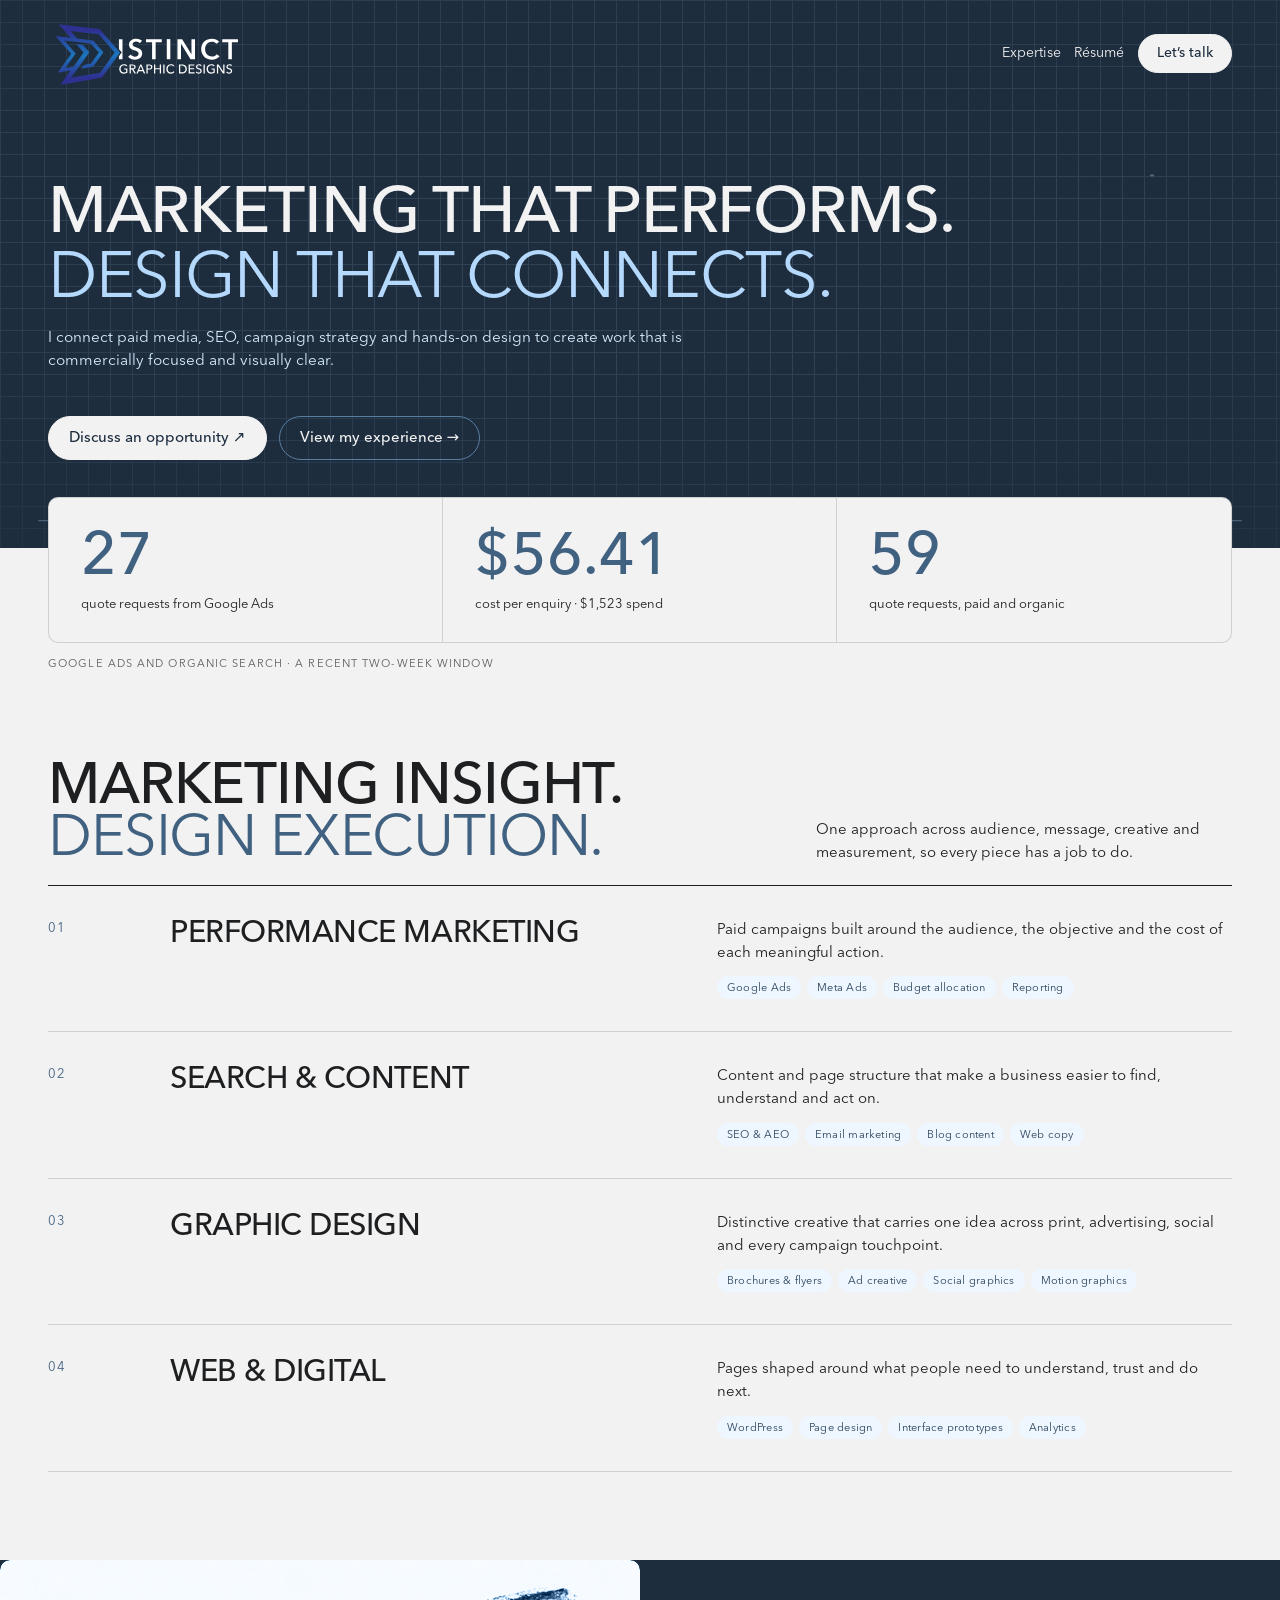
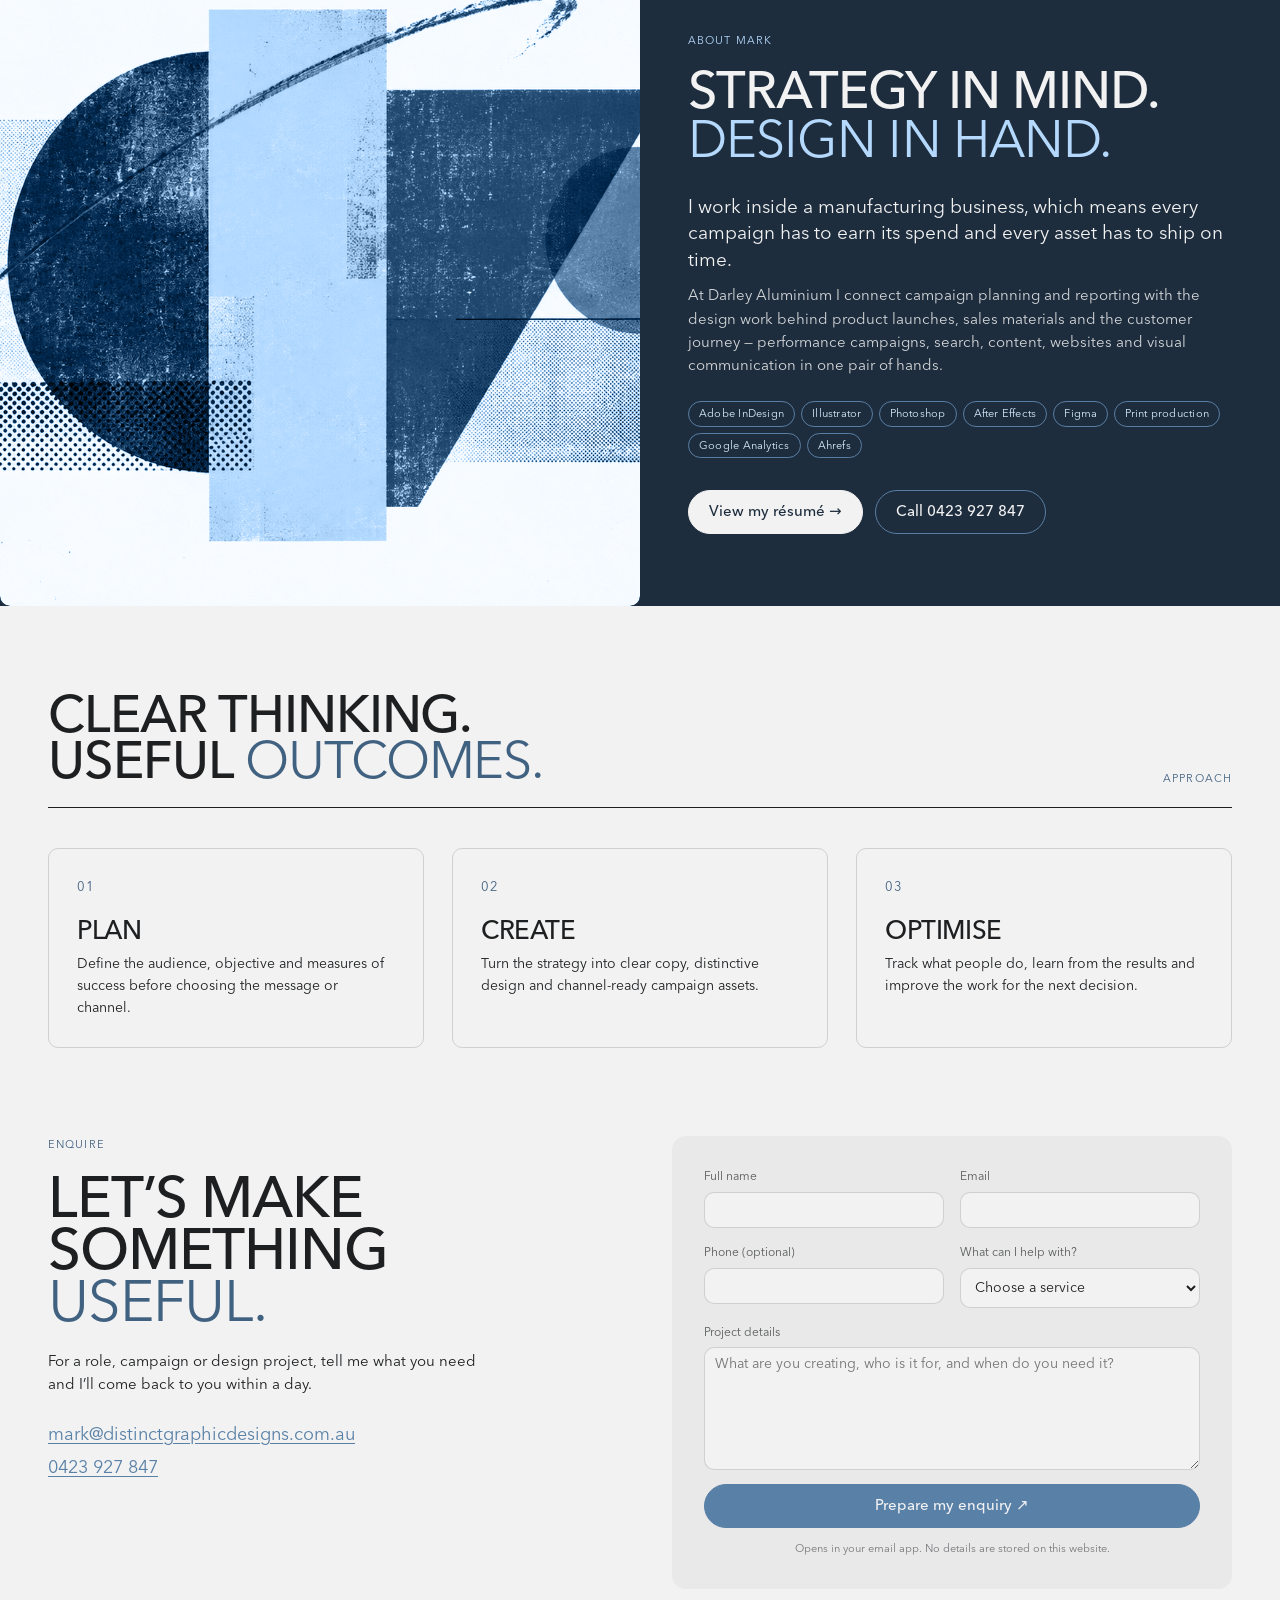
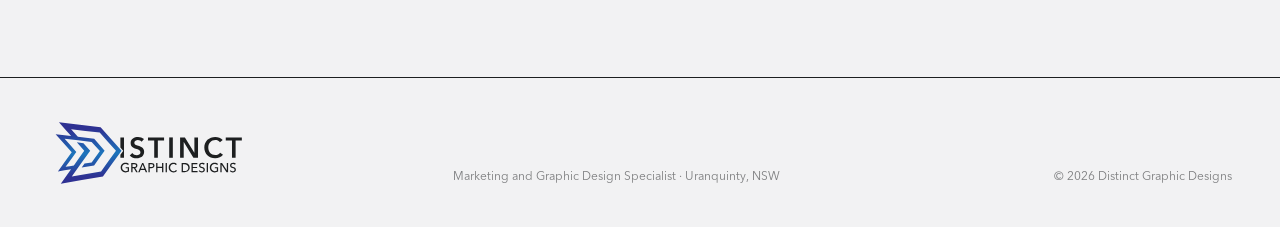
==== index.html @ de953020 "commit" ====
<!DOCTYPE html>
<html lang="en">
<head>
<meta charset="utf-8">
<meta name="viewport" content="width=device-width, initial-scale=1">
<title>Distinct Graphic Designs — Marketing and Graphic Design Specialist</title>
<meta name="description" content="Marketing that performs. Design that connects. Performance marketing, SEO, campaign strategy and hands-on graphic design by Mark, based in Uranquinty, NSW.">
<link rel="icon" type="image/svg+xml" href="assets/favicon.svg">
<link rel="stylesheet" href="assets/css/industry.css">
<style>
@font-face { font-family: "Avenir Next World"; src: url("assets/fonts/AvenirNextWorld-Light.ttf") format("truetype"); font-weight: 300; font-style: normal; font-display: swap; }
@font-face { font-family: "Avenir Next World"; src: url("assets/fonts/AvenirNextWorld-LightItalic.ttf") format("truetype"); font-weight: 300; font-style: italic; font-display: swap; }
@font-face { font-family: "Avenir Next World"; src: url("assets/fonts/AvenirNextWorld-Regular.ttf") format("truetype"); font-weight: 400; font-style: normal; font-display: swap; }
@font-face { font-family: "Avenir Next World"; src: url("assets/fonts/AvenirNextWorld-Italic.ttf") format("truetype"); font-weight: 400; font-style: italic; font-display: swap; }
@font-face { font-family: "Avenir Next World"; src: url("assets/fonts/AvenirNextWorld-Medium.ttf") format("truetype"); font-weight: 500 700; font-style: normal; font-display: swap; }
@font-face { font-family: "Avenir Next World"; src: url("assets/fonts/AvenirNextWorld-MediumItalic.ttf") format("truetype"); font-weight: 500 700; font-style: italic; font-display: swap; }
:root { --font-heading: "Avenir Next World", system-ui, sans-serif; --font-body: "Avenir Next World", system-ui, sans-serif; --font-heading-weight: 500; }
/* Side gutter: 20-48px on normal screens; on wide screens it grows so content stays centred at --content-max while backgrounds run full-bleed. */
:root { --content-max: 1280px; --gutter: max(clamp(20px,4vw,48px), calc((100% - var(--content-max)) / 2)); }
body { margin: 0; }
a:hover { color: var(--color-accent-700); }
.btn { border-radius: 999px; white-space: nowrap; }
@keyframes plot-reveal { from { clip-path: inset(0 100% 0 0); } to { clip-path: inset(0 0 0 0); } }
@keyframes plot-travel { 0% { stroke-dashoffset: 100; } 50% { stroke-dashoffset: 0; } 100% { stroke-dashoffset: -100; } }
@keyframes plot-dot { 0% { opacity: 0; transform: scale(.2); } 4% { opacity: 1; transform: scale(1); } 50% { opacity: 1; transform: scale(1); } 54%, 100% { opacity: 0; transform: scale(1); } }
@keyframes plot-pulse { 0% { opacity: .5; transform: scale(.6); } 25%, 100% { opacity: 0; transform: scale(2.6); } }
@keyframes plot-fade { 0% { opacity: 0; } 4%, 50% { opacity: 1; } 54%, 100% { opacity: 0; } }
.hero-grid { position: absolute; inset: 0; pointer-events: none; opacity: .12;
  background-image: repeating-linear-gradient(to right, var(--color-accent-300) 0 1px, transparent 1px 22px),
                    repeating-linear-gradient(to bottom, var(--color-accent-300) 0 1px, transparent 1px 22px);
  -webkit-mask-image: radial-gradient(120% 90% at 50% 40%, #000 30%, transparent 100%);
  mask-image: radial-gradient(120% 90% at 50% 40%, #000 30%, transparent 100%);
  animation: plot-reveal 1.8s cubic-bezier(.22,.61,.36,1) both; }
.hero-plot { position: absolute; inset: 0; width: 100%; height: 100%; pointer-events: none; }
.hero-plot .axis { stroke: var(--color-accent-300); stroke-width: 1; opacity: 0; animation: plot-fade .8s .2s ease both; }
.hero-plot .curve { fill: none; stroke: var(--color-accent-300); stroke-width: .35; stroke-linejoin: round; stroke-linecap: round;
  stroke-dasharray: 100; stroke-dashoffset: 100; animation: plot-travel 7s linear infinite; }
.hero-plot .dim { stroke: var(--color-accent-300); stroke-width: 1; stroke-dasharray: 3 4; opacity: 0; animation: plot-fade 7s 3.5s ease infinite; }
.hero-nodes { position: absolute; inset: 0; pointer-events: none; opacity: .55; }
.hero-nodes .node { position: absolute; width: 7px; height: 7px; margin: -3.5px 0 0 -3.5px; border-radius: 50%;
  background: var(--color-accent-300); opacity: 0; animation: plot-dot 7s ease infinite; }
.hero-nodes .node.peak { width: 10px; height: 10px; margin: -5px 0 0 -5px; }
.hero-nodes .ring { position: absolute; width: 16px; height: 16px; margin: -8px 0 0 -8px; border-radius: 50%;
  border: 1px solid var(--color-accent-300); opacity: 0; animation: plot-pulse 7s 3.5s ease-out infinite; }
@media (prefers-reduced-motion: reduce) { .hero-grid, .hero-plot *, .hero-nodes * { animation: none !important; opacity: 1; stroke-dashoffset: 0; } }
.blueprint, .card, .input, .dialog, .seg { border-radius: 10px; }
.tag { border-radius: 999px; }
figure.duotone, figure.duotone img { border-radius: 10px; overflow: hidden; }
form { border-radius: 14px; }
/* Nav: links sit in .nav-links; on small screens (with JS) they collapse behind the .nav-toggle hamburger. */
.nav-links { display: flex; align-items: center; gap: var(--space-4); }
.nav-toggle { display: none; flex-direction: column; justify-content: center; align-items: center; gap: 5px; width: 44px; height: 44px; padding: 0; background: transparent; color: var(--color-bg); border: 1px solid var(--color-accent-600); border-radius: 10px; cursor: pointer; }
.nav-toggle span { display: block; width: 20px; height: 2px; background: currentColor; transition: transform .2s, opacity .2s; }
.nav-toggle[aria-expanded="true"] span:nth-child(1) { transform: translateY(7px) rotate(45deg); }
.nav-toggle[aria-expanded="true"] span:nth-child(2) { opacity: 0; }
.nav-toggle[aria-expanded="true"] span:nth-child(3) { transform: translateY(-7px) rotate(-45deg); }
@media (max-width: 720px) {
  .js .nav-toggle { display: inline-flex; }
  .js .nav-links { display: none; flex-basis: 100%; flex-direction: column; align-items: stretch; gap: 0; margin-top: 12px; }
  .js .nav-links.is-open { display: flex; }
  .nav-links a:not(.btn) { padding: 14px 0; border-top: 1px solid var(--color-accent-600); }
  .nav-links .btn { margin-top: 12px; justify-content: center; text-align: center; }
  /* Multi-column list rows stack on phones; !important beats the inline grid-template-columns. */
  .split-row { grid-template-columns: minmax(0,1fr) !important; gap: 8px !important; }
}
</style>
<script>document.documentElement.className += " js";</script>
<!-- Google Tag Manager -->
<script>(function(w,d,s,l,i){w[l]=w[l]||[];w[l].push({'gtm.start':
new Date().getTime(),event:'gtm.js'});var f=d.getElementsByTagName(s)[0],
j=d.createElement(s),dl=l!='dataLayer'?'&l='+l:'';j.async=true;j.src=
'https://www.googletagmanager.com/gtm.js?id='+i+dl;f.parentNode.insertBefore(j,f);
})(window,document,'script','dataLayer','GTM-KLMJ655L');</script>
<!-- End Google Tag Manager -->
</head>
<body>
  <!-- Google Tag Manager (noscript) -->
<noscript><iframe src="https://www.googletagmanager.com/ns.html?id=GTM-KLMJ655L"
height="0" width="0" style="display:none;visibility:hidden"></iframe></noscript>
<!-- End Google Tag Manager (noscript) -->
<div style="background:var(--color-bg);color:var(--color-text);font-family:var(--font-body)">

  <div style="background:var(--color-accent-900);color:var(--color-bg);padding:0 0 clamp(56px,7vw,88px);position:relative;overflow:hidden"><div class="hero-grid"></div><svg class="hero-plot" viewBox="0 0 100 100" preserveAspectRatio="none" aria-hidden="true" style="opacity:.38">
  <line class="axis" x1="3" y1="95" x2="97" y2="95" vector-effect="non-scaling-stroke" style="opacity:1;animation:none"></line>
  <polyline class="curve" pathLength="100" points="4,90 18,84 32,86 46,72 60,66 74,48 90,32"></polyline>
  <line class="dim" x1="90" y1="34" x2="90" y2="76" vector-effect="non-scaling-stroke" style="animation-delay:3.4s"></line>
</svg><div class="hero-nodes" aria-hidden="true">
  <span class="node" style="left:18%;top:84%;animation-delay:.57s"></span>
  <span class="node" style="left:46%;top:72%;animation-delay:1.71s"></span>
  <span class="node" style="left:74%;top:48%;animation-delay:2.85s"></span>
  <span class="node peak" style="left:90%;top:32%;animation-delay:3.5s"></span>
  <span class="ring" style="left:90%;top:32%"></span>
</div>
    <header class="nav" style="position:relative;z-index:1;padding:20px var(--gutter);flex-wrap:wrap">
      <a href="#" class="nav-brand" style="margin-right:auto;display:flex;align-items:center"><img src="assets/logo-v2-rev.svg" alt="Distinct Graphic Designs" style="width:clamp(150px,18vw,196px)"></a>
      <button class="nav-toggle" type="button" aria-expanded="false" aria-controls="nav-links" aria-label="Menu"><span></span><span></span><span></span></button>
      <nav class="nav-links" id="nav-links" aria-label="Main">
        <a href="#services" style="color:var(--color-bg)">Expertise</a>
        <a href="resume.html" style="color:var(--color-bg)">Résumé</a>
        <a class="btn" href="#enquire" style="background:var(--color-bg);color:var(--color-accent-900);border-color:var(--color-bg);padding:10px 18px">Let’s talk</a>
      </nav>
    </header>
    <div style="position:relative;z-index:1;padding:clamp(40px,6vw,72px) var(--gutter) 0">

      <h1 style="margin:0;font-size:clamp(26px,5.1vw,66px);line-height:1;letter-spacing:-.02em;text-transform:uppercase;text-wrap:balance">Marketing that performs.<br><span style="font-weight:400;color:var(--color-accent-300)">Design that connects.</span></h1>
      <p style="margin:16px 0 0;font-size:clamp(14px,1.2vw,16px);line-height:1.5;max-width:44rem;color:var(--color-accent-200)">I connect paid media, SEO, campaign strategy and hands-on design to create work that is commercially focused and visually clear.</p>
      <div style="margin-top:clamp(28px,4vw,44px)">
        <div style="display:flex;align-items:center;gap:12px;flex-wrap:wrap">
          <a class="btn" href="#enquire" style="background:var(--color-bg);color:var(--color-accent-900);border-color:var(--color-bg);padding:12px 20px;font-size:15px">Discuss an opportunity ↗</a>
          <a class="btn" href="resume.html" style="color:var(--color-bg);border-color:var(--color-accent-600);padding:12px 20px;font-size:15px">View my experience →</a>
        </div>
      </div>
    </div>
  </div>

  <div style="padding:0 var(--gutter);margin-top:clamp(-52px,-4vw,-32px)">
    <div class="blueprint" style="background:var(--color-bg);display:grid;grid-template-columns:repeat(auto-fit,minmax(min(100%,240px),1fr))">
      <div style="padding:28px clamp(20px,2.5vw,32px);border-right:1px solid var(--color-divider)"><span style="font-family:var(--font-heading);font-weight:600;font-size:clamp(40px,5vw,60px);line-height:1;color:var(--color-accent-700)">27</span><p style="margin:8px 0 0;font-size:13px">quote requests from Google Ads</p></div>
      <div style="padding:28px clamp(20px,2.5vw,32px);border-right:1px solid var(--color-divider)"><span style="font-family:var(--font-heading);font-weight:600;font-size:clamp(40px,5vw,60px);line-height:1;color:var(--color-accent-700)">$56.41</span><p style="margin:8px 0 0;font-size:13px">cost per enquiry · $1,523 spend</p></div>
      <div style="padding:28px clamp(20px,2.5vw,32px)"><span style="font-family:var(--font-heading);font-weight:600;font-size:clamp(40px,5vw,60px);line-height:1;color:var(--color-accent-700)">59</span><p style="margin:8px 0 0;font-size:13px">quote requests, paid and organic</p></div>
    </div>
    <p style="margin:12px 0 0;font-size:11px;letter-spacing:.1em;text-transform:uppercase;color:var(--color-neutral-700)">Google Ads and organic search · a recent two-week window</p>
  </div>

  <div id="services" style="padding:clamp(56px,7vw,88px) var(--gutter)">
    <div style="display:flex;justify-content:space-between;align-items:flex-end;gap:clamp(24px,4vw,48px);flex-wrap:wrap;padding-bottom:20px;border-bottom:1px solid var(--color-text)">
      <h2 style="margin:0;font-size:clamp(32px,4.6vw,58px);line-height:.9;letter-spacing:-.02em;text-transform:uppercase">Marketing insight.<br><span style="color:var(--color-accent-700);font-weight:400">Design execution.</span></h2>
      <p style="margin:0;max-width:26rem;font-size:15px">One approach across audience, message, creative and measurement, so every piece has a job to do.</p>
    </div>
    <div class="split-row" style="display:grid;grid-template-columns:minmax(0,90px) minmax(0,1fr) minmax(0,1fr);gap:clamp(16px,2.5vw,32px);padding:32px 0;border-bottom:1px solid var(--color-divider);align-items:start">
      <p style="margin:0;font-family:var(--font-heading);font-size:13px;letter-spacing:.1em;color:var(--color-accent-700)">01</p>
      <h3 style="margin:0;font-size:clamp(22px,2.4vw,31px);line-height:1;text-transform:uppercase">Performance marketing</h3>
      <div><p style="margin:0 0 12px;font-size:15px">Paid campaigns built around the audience, the objective and the cost of each meaningful action.</p><div style="display:flex;flex-wrap:wrap;gap:6px"><span class="tag tag-accent">Google Ads</span><span class="tag tag-accent">Meta Ads</span><span class="tag tag-accent">Budget allocation</span><span class="tag tag-accent">Reporting</span></div></div>
    </div>
    <div class="split-row" style="display:grid;grid-template-columns:minmax(0,90px) minmax(0,1fr) minmax(0,1fr);gap:clamp(16px,2.5vw,32px);padding:32px 0;border-bottom:1px solid var(--color-divider);align-items:start">
      <p style="margin:0;font-family:var(--font-heading);font-size:13px;letter-spacing:.1em;color:var(--color-accent-700)">02</p>
      <h3 style="margin:0;font-size:clamp(22px,2.4vw,31px);line-height:1;text-transform:uppercase">Search &amp; content</h3>
      <div><p style="margin:0 0 12px;font-size:15px">Content and page structure that make a business easier to find, understand and act on.</p><div style="display:flex;flex-wrap:wrap;gap:6px"><span class="tag tag-accent">SEO &amp; AEO</span><span class="tag tag-accent">Email marketing</span><span class="tag tag-accent">Blog content</span><span class="tag tag-accent">Web copy</span></div></div>
    </div>
    <div class="split-row" style="display:grid;grid-template-columns:minmax(0,90px) minmax(0,1fr) minmax(0,1fr);gap:clamp(16px,2.5vw,32px);padding:32px 0;border-bottom:1px solid var(--color-divider);align-items:start">
      <p style="margin:0;font-family:var(--font-heading);font-size:13px;letter-spacing:.1em;color:var(--color-accent-700)">03</p>
      <h3 style="margin:0;font-size:clamp(22px,2.4vw,31px);line-height:1;text-transform:uppercase">Graphic design</h3>
      <div><p style="margin:0 0 12px;font-size:15px">Distinctive creative that carries one idea across print, advertising, social and every campaign touchpoint.</p><div style="display:flex;flex-wrap:wrap;gap:6px"><span class="tag tag-accent">Brochures &amp; flyers</span><span class="tag tag-accent">Ad creative</span><span class="tag tag-accent">Social graphics</span><span class="tag tag-accent">Motion graphics</span></div></div>
    </div>
    <div class="split-row" style="display:grid;grid-template-columns:minmax(0,90px) minmax(0,1fr) minmax(0,1fr);gap:clamp(16px,2.5vw,32px);padding:32px 0;border-bottom:1px solid var(--color-divider);align-items:start">
      <p style="margin:0;font-family:var(--font-heading);font-size:13px;letter-spacing:.1em;color:var(--color-accent-700)">04</p>
      <h3 style="margin:0;font-size:clamp(22px,2.4vw,31px);line-height:1;text-transform:uppercase">Web &amp; digital</h3>
      <div><p style="margin:0 0 12px;font-size:15px">Pages shaped around what people need to understand, trust and do next.</p><div style="display:flex;flex-wrap:wrap;gap:6px"><span class="tag tag-accent">WordPress</span><span class="tag tag-accent">Page design</span><span class="tag tag-accent">Interface prototypes</span><span class="tag tag-accent">Analytics</span></div></div>
    </div>
  </div>

  <div style="background:var(--color-accent-900)">
  <div id="about" style="display:grid;grid-template-columns:repeat(auto-fit,minmax(min(100%,420px),1fr));align-items:stretch;max-width:var(--content-max);margin:0 auto">
    <figure class="duotone" style="height:100%"><img src="assets/hero-collage.png" alt="A colourful abstract collage showing layered campaign design elements" style="width:100%;height:100%;min-height:480px;object-fit:cover"></figure>
    <div style="background:var(--color-accent-900);color:var(--color-bg);padding:clamp(40px,6vw,72px) clamp(20px,4vw,48px)">
      <p style="margin:0 0 20px;font-size:11px;letter-spacing:.1em;text-transform:uppercase;color:var(--color-accent-300)">About Mark</p>
      <h2 style="margin:0 0 28px;font-size:clamp(30px,4.2vw,52px);line-height:.94;letter-spacing:-.018em;text-transform:uppercase">Strategy in mind.<br><span style="color:var(--color-accent-300);font-weight:400">Design in hand.</span></h2>
      <p style="font-size:clamp(16px,1.6vw,19px);line-height:1.4">I work inside a manufacturing business, which means every campaign has to earn its spend and every asset has to ship on time.</p>
      <p style="font-size:15px;opacity:.85">At Darley Aluminium I connect campaign planning and reporting with the design work behind product launches, sales materials and the customer journey — performance campaigns, search, content, websites and visual communication in one pair of hands.</p>
      <div style="display:flex;flex-wrap:wrap;gap:6px;margin-top:24px"><span class="tag" style="border:1px solid var(--color-accent-600);color:var(--color-accent-200)">Adobe InDesign</span><span class="tag" style="border:1px solid var(--color-accent-600);color:var(--color-accent-200)">Illustrator</span><span class="tag" style="border:1px solid var(--color-accent-600);color:var(--color-accent-200)">Photoshop</span><span class="tag" style="border:1px solid var(--color-accent-600);color:var(--color-accent-200)">After Effects</span><span class="tag" style="border:1px solid var(--color-accent-600);color:var(--color-accent-200)">Figma</span><span class="tag" style="border:1px solid var(--color-accent-600);color:var(--color-accent-200)">Print production</span><span class="tag" style="border:1px solid var(--color-accent-600);color:var(--color-accent-200)">Google Analytics</span><span class="tag" style="border:1px solid var(--color-accent-600);color:var(--color-accent-200)">Ahrefs</span></div>
      <div style="margin-top:32px;display:flex;align-items:center;gap:12px;flex-wrap:wrap">
        <a class="btn" href="resume.html" style="background:var(--color-bg);color:var(--color-accent-900);border-color:var(--color-bg);padding:12px 20px;font-size:15px">View my résumé →</a>
        <a class="btn" href="tel:+61423927847" style="color:var(--color-bg);border-color:var(--color-accent-600);padding:12px 20px;font-size:15px">Call 0423 927 847</a>
      </div>
    </div>
  </div>
  </div>

  <div style="padding:clamp(56px,7vw,88px) var(--gutter)">
    <div style="display:flex;justify-content:space-between;align-items:flex-end;gap:clamp(24px,4vw,48px);flex-wrap:wrap;padding-bottom:20px;border-bottom:1px solid var(--color-text)">
      <h2 style="margin:0;font-size:clamp(30px,4.2vw,52px);line-height:.9;letter-spacing:-.02em;text-transform:uppercase">Clear thinking.<br>Useful <span style="color:var(--color-accent-700);font-weight:400">outcomes.</span></h2>
      <p style="margin:0;font-size:11px;letter-spacing:.1em;text-transform:uppercase;color:var(--color-accent-700)">Approach</p>
    </div>
    <div style="display:grid;grid-template-columns:repeat(auto-fit,minmax(min(100%,260px),1fr));gap:28px;margin-top:40px">
      <div class="blueprint" style="padding:28px"><p style="margin:0 0 20px;font-family:var(--font-heading);font-size:13px;letter-spacing:.1em;color:var(--color-accent-700)">01</p><h3 style="margin:0 0 8px;font-size:26px;text-transform:uppercase">Plan</h3><p style="margin:0;font-size:14px">Define the audience, objective and measures of success before choosing the message or channel.</p></div>
      <div class="blueprint" style="padding:28px"><p style="margin:0 0 20px;font-family:var(--font-heading);font-size:13px;letter-spacing:.1em;color:var(--color-accent-700)">02</p><h3 style="margin:0 0 8px;font-size:26px;text-transform:uppercase">Create</h3><p style="margin:0;font-size:14px">Turn the strategy into clear copy, distinctive design and channel-ready campaign assets.</p></div>
      <div class="blueprint" style="padding:28px"><p style="margin:0 0 20px;font-family:var(--font-heading);font-size:13px;letter-spacing:.1em;color:var(--color-accent-700)">03</p><h3 style="margin:0 0 8px;font-size:26px;text-transform:uppercase">Optimise</h3><p style="margin:0;font-size:14px">Track what people do, learn from the results and improve the work for the next decision.</p></div>
    </div>
  </div>

  <div id="enquire" style="display:grid;grid-template-columns:repeat(auto-fit,minmax(min(100%,360px),1fr));gap:clamp(32px,5vw,64px);padding:0 var(--gutter) clamp(56px,7vw,88px)">
    <div>
      <p style="margin:0 0 20px;font-size:11px;letter-spacing:.1em;text-transform:uppercase;color:var(--color-accent-700)">Enquire</p>
      <h2 style="margin:0 0 20px;font-size:clamp(32px,4.6vw,58px);line-height:.9;letter-spacing:-.02em;text-transform:uppercase">Let’s make<br>something <span style="color:var(--color-accent-700);font-weight:400">useful.</span></h2>
      <p style="max-width:28rem;font-size:15px">For a role, campaign or design project, tell me what you need and I’ll come back to you within a day.</p>
      <div style="margin-top:24px;display:flex;flex-direction:column;align-items:flex-start;gap:6px">
        <a href="mailto:mark@distinctgraphicdesigns.com.au" style="font-family:var(--font-heading);font-size:18px;overflow-wrap:anywhere">mark@distinctgraphicdesigns.com.au</a>
        <a href="tel:+61423927847" style="font-family:var(--font-heading);font-size:18px">0423 927 847</a>
      </div>
    </div>
    <form id="enquiry-form" style="padding:clamp(20px,3vw,32px);background:var(--color-surface)">
      <div style="display:grid;grid-template-columns:repeat(auto-fit,minmax(min(100%,180px),1fr));gap:16px">
        <div class="field"><label for="f-name">Full name</label><input id="f-name" class="input" type="text" name="name" required style="background:var(--color-bg)"></div>
        <div class="field"><label for="f-email">Email</label><input id="f-email" class="input" type="email" name="email" required style="background:var(--color-bg)"></div>
        <div class="field"><label for="f-phone">Phone (optional)</label><input id="f-phone" class="input" type="tel" name="phone" style="background:var(--color-bg)"></div>
        <div class="field"><label for="f-service">What can I help with?</label><select id="f-service" class="input" name="service" required style="background:var(--color-bg)"><option value="">Choose a service</option><option>Performance marketing</option><option>SEO &amp; content</option><option>Graphic design</option><option>Web &amp; digital</option><option>Something else</option></select></div>
      </div>
      <div class="field" style="margin-top:16px"><label for="f-details">Project details</label><textarea id="f-details" class="input" name="details" rows="5" placeholder="What are you creating, who is it for, and when do you need it?" required style="background:var(--color-bg)"></textarea></div>
      <button class="btn btn-primary btn-block" type="submit" style="padding:12px 20px;font-size:15px">Prepare my enquiry ↗</button>
      <p id="form-note" class="text-muted" style="margin:12px 0 0;font-size:11px;text-align:center" aria-live="polite">Opens in your email app. No details are stored on this website.</p>
    </form>
  </div>

  <footer style="display:grid;grid-template-columns:repeat(auto-fit,minmax(min(100%,220px),1fr));gap:clamp(16px,3vw,32px);align-items:end;padding:40px var(--gutter);border-top:1px solid var(--color-text)">
    <a href="#"><img src="assets/logo-v2.svg" alt="Distinct Graphic Designs" style="width:200px"></a>
    <p class="text-muted" style="margin:0;font-size:12px">Marketing and Graphic Design Specialist · Uranquinty, NSW</p>
    <p class="text-muted" style="margin:0;font-size:12px;text-align:right">© 2026 Distinct Graphic Designs</p>
  </footer>
</div>

<script>
(function () {
  var toggle = document.querySelector(".nav-toggle"), menu = document.getElementById("nav-links");
  function setOpen(open) { toggle.setAttribute("aria-expanded", open); menu.classList.toggle("is-open", open); }
  toggle.addEventListener("click", function () { setOpen(toggle.getAttribute("aria-expanded") !== "true"); });
  menu.addEventListener("click", function (e) { if (e.target.closest("a")) setOpen(false); });
  document.addEventListener("keydown", function (e) { if (e.key === "Escape") setOpen(false); });
})();

// Enquiry form: builds a mailto: link, so nothing is sent to or stored on a server.
document.getElementById("enquiry-form").addEventListener("submit", function (e) {
  e.preventDefault();
  var data = new FormData(e.target);
  var g = function (k) { return String(data.get(k) || "").trim(); };
  var subject = encodeURIComponent("Website enquiry — " + g("service"));
  var body = encodeURIComponent([
    "Hi Mark,", "", g("details"), "",
    "Service: " + g("service"),
    "Name: " + g("name"),
    "Email: " + g("email"),
    "Phone: " + (g("phone") || "Not provided")
  ].join("\n"));
  window.location.href = "mailto:mark@distinctgraphicdesigns.com.au?subject=" + subject + "&body=" + body;
  document.getElementById("form-note").textContent = "Your email app should now be ready with this enquiry.";
});
</script>
</body>
</html>
---- assets/css/industry.css ----
/* Industry — design-system tokens and component classes.
   Copied from the Claude Design project (_ds/industry-…/styles.css). The Google Fonts
   @import for Barlow was removed: the page sets --font-heading / --font-body to the
   self-hosted Avenir Next World in index.html, so Barlow is never rendered. */

:root {
  --color-bg: #f2f2f3;
  --color-surface: #e9e9ea;
  --color-text: #1d1f20;
  --color-accent: #5980a6;
  --color-accent-2: #728fab;
  --color-divider: color-mix(in srgb, #1d1f20 16%, transparent);

  /* Tonal ramps — generated in OKLCH on one shared lightness scale, so the
     same step of any role matches the others in visual value. */
  --color-neutral-100: #f5f5f8;
  --color-neutral-200: #e7e7ea;
  --color-neutral-300: #d4d4d7;
  --color-neutral-400: #b7b7ba;
  --color-neutral-500: #98989b;
  --color-neutral-600: #7a7a7d;
  --color-neutral-700: #5d5d60;
  --color-neutral-800: #424244;
  --color-neutral-900: #2b2b2d;

  --color-accent-100: #eef6ff;
  --color-accent-200: #d6ebff;
  --color-accent-300: #b5d9fd;
  --color-accent-400: #94bce3;
  --color-accent-500: #749dc4;
  --color-accent-600: #597ea3;
  --color-accent-700: #416180;
  --color-accent-800: #2c455d;
  --color-accent-900: #1d2d3d;

  --color-accent-2-100: #eef6ff;
  --color-accent-2-200: #d6ebff;
  --color-accent-2-300: #bdd8f2;
  --color-accent-2-400: #9ebbd8;
  --color-accent-2-500: #7e9cb8;
  --color-accent-2-600: #627d98;
  --color-accent-2-700: #486077;
  --color-accent-2-800: #314457;
  --color-accent-2-900: #1f2d3a;

  --font-heading: "Barlow Condensed", system-ui, sans-serif;
  --font-heading-weight: 600;
  --font-body: "Barlow", system-ui, sans-serif;

  --space-1: 3.4px;
  --space-2: 6.8px;
  --space-3: 10.2px;
  --space-4: 13.6px;
  --space-6: 20.4px;
  --space-8: 27.2px;

  --radius-sm: 2px;
  --radius-md: 4px;
  --radius-lg: 7px;

  /* Elevation — derived from the ground: soft ink-tinted shadows on a
     light theme, a hairline edge + ambient darkness on a dark one. */
  --shadow-sm: 0 1px 2px color-mix(in srgb, #2b2b2d 14%, transparent);
  --shadow-md: 0 3px 10px color-mix(in srgb, #2b2b2d 16%, transparent);
  --shadow-lg: 0 12px 32px color-mix(in srgb, #2b2b2d 22%, transparent);
}

body {
  background: var(--color-bg);
  color: var(--color-text);
  font-family: var(--font-body);
}
h1, h2, h3, h4 { font-family: var(--font-heading); font-weight: var(--font-heading-weight); }

.blueprint {
  position: relative;
  border: 1px solid var(--color-divider);
  border-radius: 0;
}
/* The overlay image treatments (halftone, duotone) clip their overlay
   (overflow:hidden); a blueprint wrapper draws its registration marks
   outside the box, so when both classes share a wrapper the frame must
   win. */
.blueprint.halftone, .blueprint.plate, .blueprint.duotone { overflow: visible; }
.blueprint > .corner {
  position: absolute; width: 11px; height: 11px;
  color: color-mix(in srgb, var(--color-text) 55%, transparent);
}
.blueprint > .corner::before, .blueprint > .corner::after {
  content: ""; position: absolute; background: currentColor;
}
.blueprint > .corner::before { left: 5px; top: 0; width: 1px; height: 100%; }
.blueprint > .corner::after  { top: 5px; left: 0; width: 100%; height: 1px; }
.blueprint > .corner.tl { top: -6px; left: -6px; }
.blueprint > .corner.tr { top: -6px; right: -6px; }
.blueprint > .corner.bl { bottom: -6px; left: -6px; }
.blueprint > .corner.br { bottom: -6px; right: -6px; }

.duotone{position:relative;overflow:hidden}
.duotone::after{content:"";position:absolute;inset:0;pointer-events:none;
  background:var(--color-accent);mix-blend-mode:color}

/* ══════════════════════════════════════════════════════════════════════════
   Components — built with the tokens above. Plain CSS on plain HTML: no
   JavaScript, no build step.
   ══════════════════════════════════════════════════════════════════════ */

*, *::before, *::after { box-sizing: border-box; }
body { margin: 0; font-size: 15px; line-height: 1.55; font-weight: 400; }
h1, h2, h3, h4, h5, h6 {
  font-family: var(--font-heading); font-weight: var(--font-heading-weight);
  line-height: 1.12; letter-spacing: -0.015em; margin: 0 0 var(--space-2);
}
h1 { font-size: 42px; }
h2 { font-size: 32px; }
h3 { font-size: 25px; }
h4 { font-size: 20px; }
h5 { font-size: 16px; }
h6 { font-size: 13px; }
h6 { letter-spacing: 0.08em; text-transform: uppercase; }
p { margin: 0 0 var(--space-3); }
a { color: var(--color-accent); text-underline-offset: 3px; }
img { display: block; max-width: 100%; }
figure { margin: 0; }
figcaption {
  font-size: 11px; margin-top: var(--space-1);
  color: color-mix(in srgb, var(--color-text) 55%, transparent);
}
.text-muted { color: color-mix(in srgb, var(--color-text) 55%, transparent); }
:focus { outline: none; }
:focus-visible { outline: 2px solid var(--color-accent); outline-offset: 2px; }
::selection { background: color-mix(in srgb, var(--color-accent) 30%, transparent); }

/* — rules — */
.hr {
  height: 1px; border: 0; margin: var(--space-4) 0;
  background: var(--color-divider);
}

/* — buttons — */
.btn {
  display: inline-flex; align-items: center; justify-content: center; gap: 6px;
  cursor: pointer; text-decoration: none;
  font-family: var(--font-heading); font-weight: var(--font-heading-weight);
  font-size: 14px; line-height: 1.2; color: var(--color-text);
  background: transparent; border: 1px solid transparent;
  padding: var(--space-2) calc(var(--space-3) * 1.2);
  border-radius: var(--radius-md);
}
.btn svg { display: block; }
.btn:disabled { opacity: 0.45; cursor: not-allowed; }
.btn-primary { background: var(--color-accent); color: var(--color-bg); }
.btn-primary:hover { background: var(--color-accent-600); }
.btn-primary:active { background: var(--color-accent-700); }
.btn-secondary { border-color: var(--color-divider); }
.btn-secondary:hover { background: color-mix(in srgb, var(--color-text) 7%, transparent); }
.btn-secondary:active { background: color-mix(in srgb, var(--color-text) 14%, transparent); }
.btn-ghost { color: var(--color-accent); padding-inline: var(--space-1); }
.btn-ghost:hover { background: color-mix(in srgb, var(--color-accent) 10%, transparent); }
.btn-ghost:active { background: color-mix(in srgb, var(--color-accent) 18%, transparent); }
.btn-icon { width: 36px; height: 36px; padding: 0; }
.btn-block { width: 100%; margin-top: var(--space-2); }

/* — forms — */
.field > label {
  display: block; font-size: 12px; margin-bottom: 5px;
  color: color-mix(in srgb, var(--color-text) 70%, transparent);
}
.input {
  width: 100%; min-height: 36px; padding: 6px 10px; font: inherit;
  font-size: 14px; color: var(--color-text); caret-color: var(--color-accent);
  background: var(--color-surface);
  border: 1px solid var(--color-divider); border-radius: var(--radius-md);
}
.input:hover { border-color: color-mix(in srgb, var(--color-text) 45%, transparent); }
.input:focus-visible { border-color: var(--color-accent); outline-offset: 0; }
textarea.input { min-height: 90px; resize: vertical; }
.radio { display: inline-flex; align-items: center; gap: 8px; cursor: pointer; font-size: 14px; }
.radio input, .seg-opt input {
  position: absolute; opacity: 0; width: 0; height: 0; pointer-events: none;
}
.radio .dot {
  width: 16px; height: 16px; flex: none; border-radius: 50%;
  border: 1.5px solid var(--color-divider);
}
.radio:hover .dot { border-color: var(--color-accent); }
.radio input:checked + .dot {
  border-color: var(--color-accent); background: var(--color-accent);
  box-shadow: inset 0 0 0 4px var(--color-bg);
}
.radio input:focus-visible + .dot { outline: 2px solid var(--color-accent); outline-offset: 2px; }
.seg {
  display: inline-flex; overflow: hidden;
  border: 1px solid var(--color-divider); border-radius: var(--radius-md);
}
.seg-opt {
  display: inline-flex; align-items: center; gap: 6px;
  padding: 7px 12px; font-size: 13px; cursor: pointer;
}
.seg-opt + .seg-opt { border-left: 1px solid var(--color-divider); }
.seg-opt:has(input:checked) { background: var(--color-accent); color: var(--color-bg); }
.seg-opt:not(:has(input:checked)):hover { background: color-mix(in srgb, var(--color-text) 7%, transparent); }
.seg-opt:has(input:focus-visible) { outline: 2px solid var(--color-accent); outline-offset: -2px; }

/* — cards — */
.card {
  display: flex; flex-direction: column; gap: var(--space-2);
  padding: var(--space-3); border-radius: var(--radius-md); background: var(--color-surface);
}
.card-kicker { font-size: 10px; letter-spacing: 0.1em; text-transform: uppercase; color: var(--color-accent); }
.card-title {
  font-family: var(--font-heading); font-weight: var(--font-heading-weight);
  font-size: 17px; line-height: 1.2;
}
.card-body { margin: 0; font-size: 13px; opacity: 0.8; flex: 1; }
.card-meta {
  display: flex; align-items: center; gap: 6px; font-size: 11px;
  color: color-mix(in srgb, var(--color-text) 50%, transparent);
}
.elev-sm { box-shadow: var(--shadow-sm); }
.elev-md { box-shadow: var(--shadow-md); }
.elev-lg { box-shadow: var(--shadow-lg); }

/* — tags — */
.tag {
  display: inline-flex; align-items: center; font-size: 11px;
  letter-spacing: 0.02em; padding: 3px 10px;
  border-radius: calc(var(--radius-md) * 0.75);
}
.tag-accent { background: var(--color-accent-100); color: var(--color-accent-800); }
.tag-accent-2 { background: var(--color-accent-2-100); color: var(--color-accent-2-800); }
.tag-neutral { background: var(--color-neutral-100); color: var(--color-neutral-800); }
.tag-outline { border: 1px solid var(--color-accent); color: var(--color-accent); }

/* — navigation — */
.nav {
  display: flex; align-items: center; gap: var(--space-4);
  padding: var(--space-3) var(--space-4);
  border-bottom: none;
}
.nav-brand {
  font-family: var(--font-heading); font-weight: var(--font-heading-weight);
  font-size: 18px; margin-right: auto;
}
.nav a { color: inherit; text-decoration: none; font-size: 14px; }
.nav a:hover, .nav a[aria-current='page'] { color: var(--color-accent); }

/* — tables — */
.table { width: 100%; border-collapse: collapse; font-size: 14px; }
.table th {
  text-align: left; font-size: 11px; letter-spacing: 0.08em; text-transform: uppercase;
  color: color-mix(in srgb, var(--color-text) 60%, transparent);
  padding: var(--space-2); border-bottom: 1px solid var(--color-divider);
}
.table td {
  padding: var(--space-2);
  border-bottom: 1px solid color-mix(in srgb, var(--color-text) 8%, transparent);
}
.table tbody tr:hover { background: color-mix(in srgb, var(--color-text) 4%, transparent); }

/* — dialog — */
.dialog-backdrop {
  position: fixed; inset: 0; display: grid; place-items: center;
  padding: var(--space-4);
  background: color-mix(in srgb, var(--color-neutral-900) 50%, transparent);
}
.dialog {
  width: min(440px, 100%); display: flex; flex-direction: column; gap: var(--space-3);
  padding: var(--space-4); border-radius: var(--radius-lg);
  background: var(--color-surface); box-shadow: var(--shadow-lg);
}
.dialog-title {
  font-family: var(--font-heading); font-weight: var(--font-heading-weight);
  font-size: 20px;
}
.dialog-body { font-size: 14px; opacity: 0.85; }
.dialog-actions { display: flex; justify-content: flex-end; gap: var(--space-2); margin-top: var(--space-2); }

/* — blueprint frame: components are wireframe objects (see .blueprint
     and .corner above) — square, transparent, hairline-bordered — */
.card, .btn, .input, .tag, .seg, .dialog { border-radius: 0; }
.card, .dialog { background: transparent; border: 1px solid var(--color-divider); }
.btn { border: 1px solid var(--color-divider); }
.btn-primary { border-color: var(--color-accent); }
.btn-ghost { border-color: transparent; }
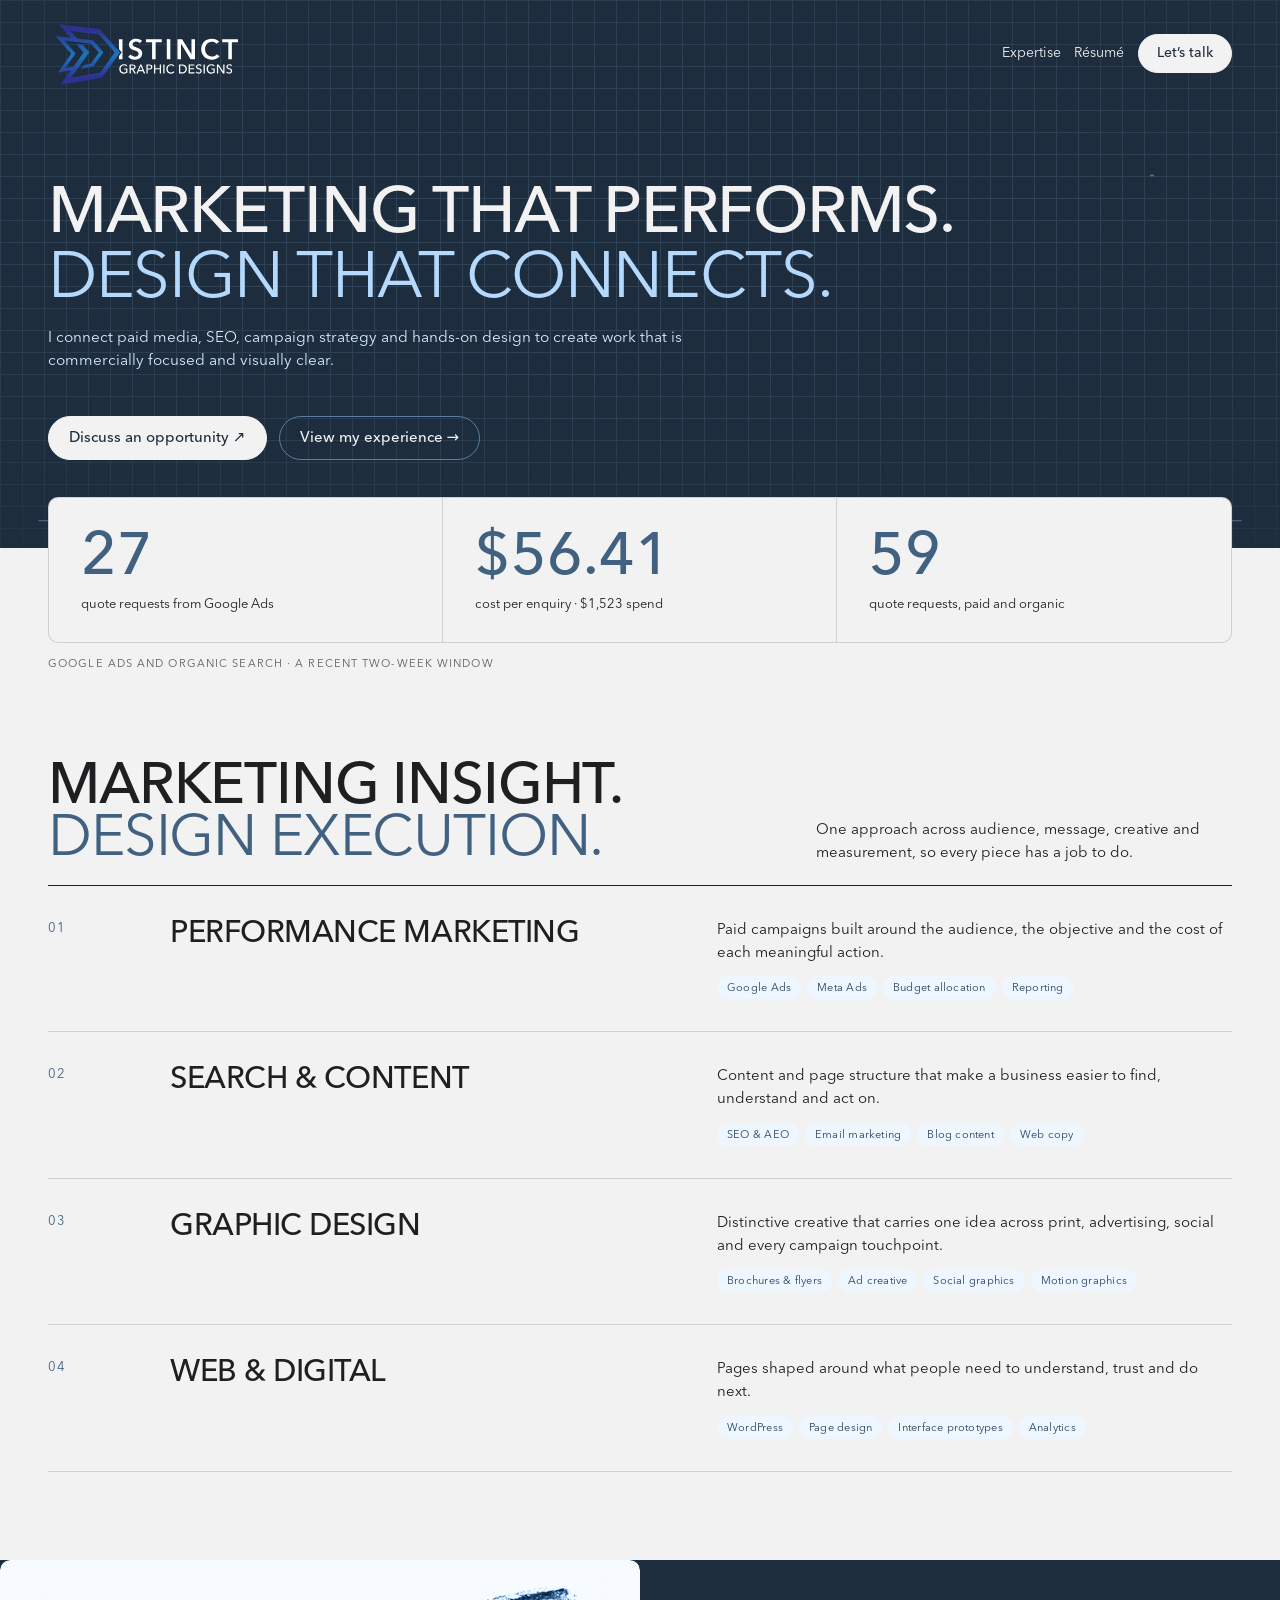
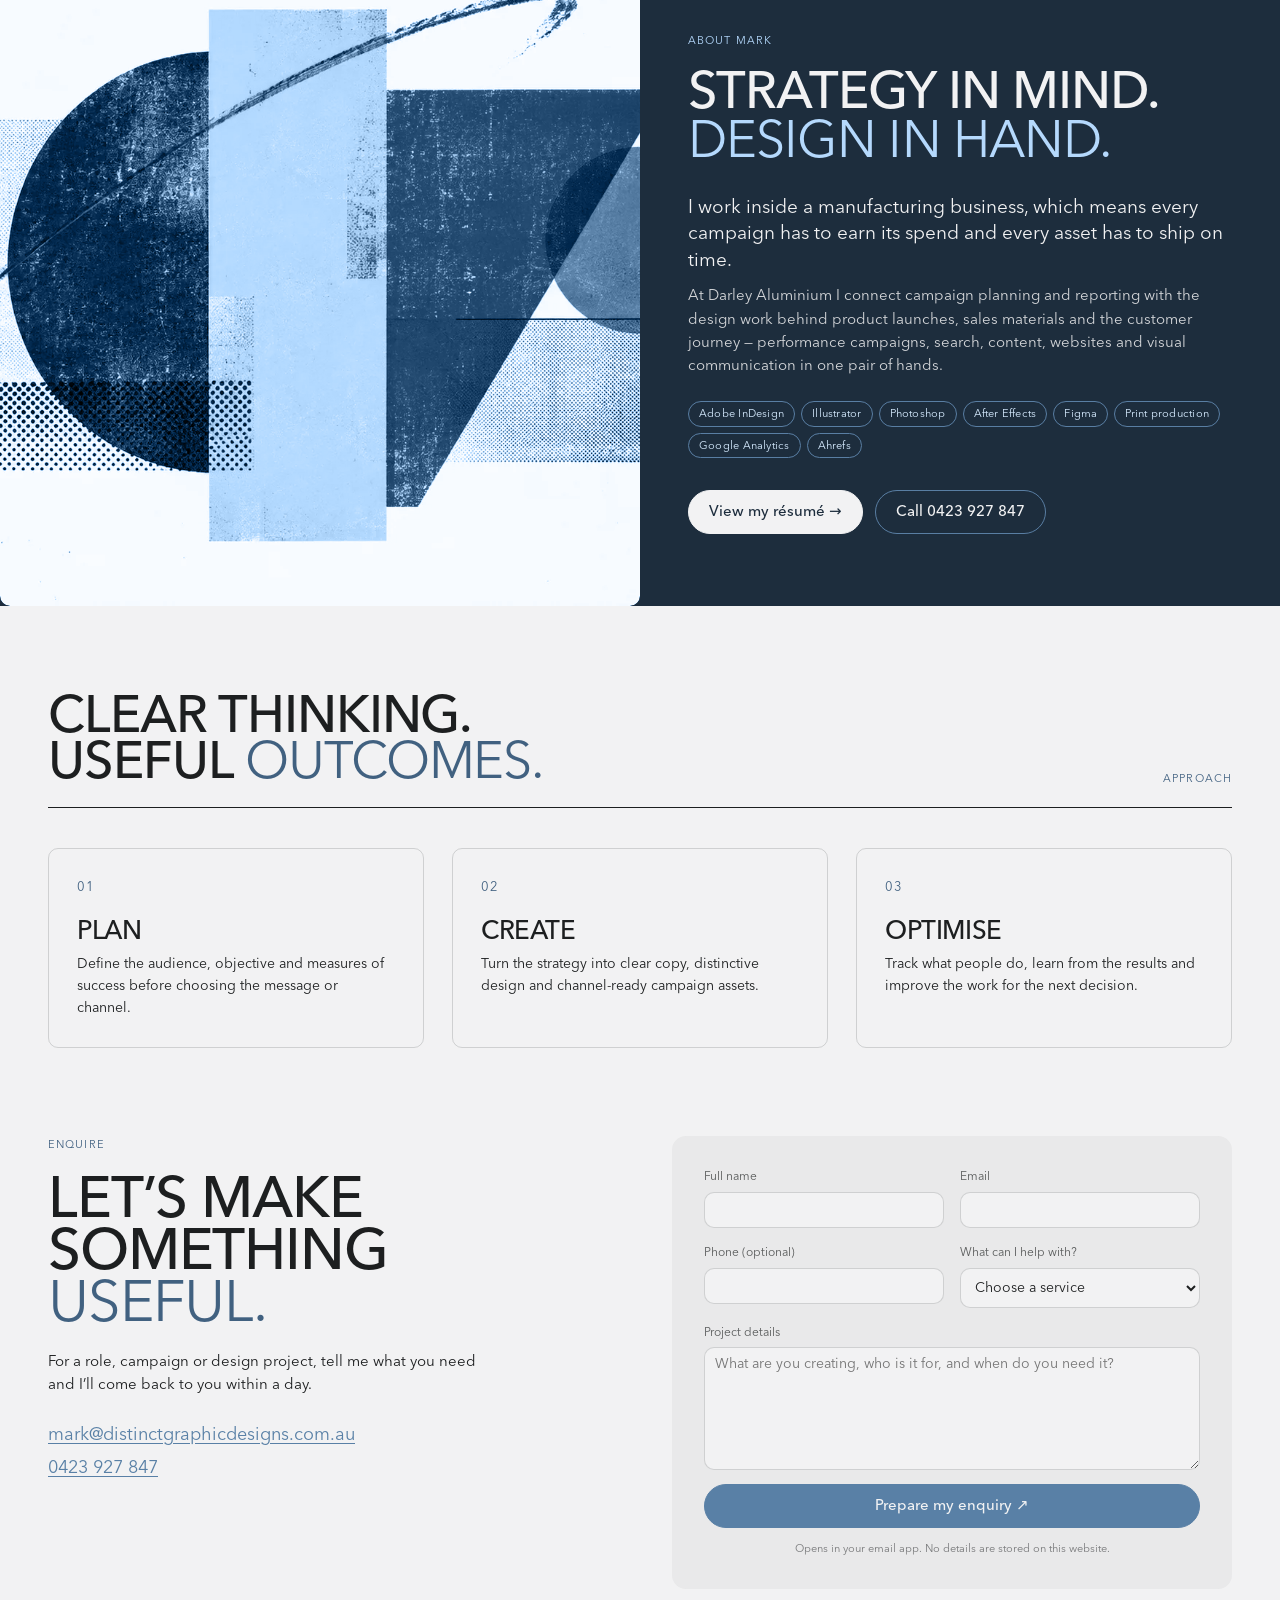
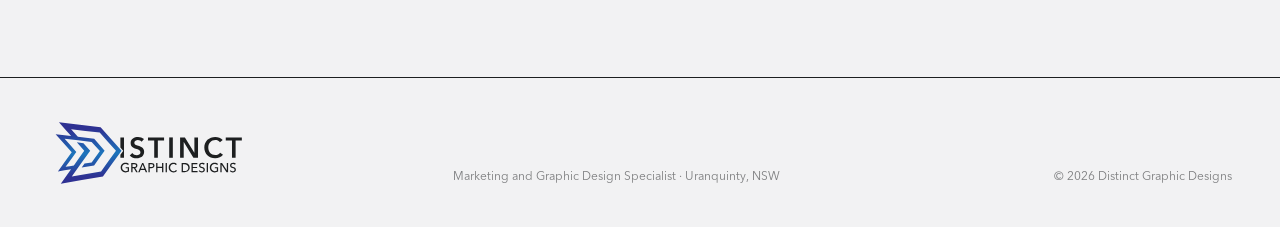
==== commit f77b70d9: "SEO fixes from Ahrefs audit: redirects, 404, canonicals, OG/JSON-LD, WebP hero, WOFF2 fonts - .htacc" ====
--- a/index.html
+++ b/index.html
@@ -3,16 +3,54 @@
 <head>
 <meta charset="utf-8">
 <meta name="viewport" content="width=device-width, initial-scale=1">
-<title>Distinct Graphic Designs — Marketing and Graphic Design Specialist</title>
+<title>Marketing &amp; Graphic Design NSW | Distinct Graphic Designs</title>
 <meta name="description" content="Marketing that performs. Design that connects. Performance marketing, SEO, campaign strategy and hands-on graphic design by Mark, based in Uranquinty, NSW.">
+<link rel="canonical" href="https://distinctgraphicdesigns.com.au/">
+<meta property="og:type" content="website">
+<meta property="og:site_name" content="Distinct Graphic Designs">
+<meta property="og:locale" content="en_AU">
+<meta property="og:title" content="Marketing &amp; Graphic Design NSW | Distinct Graphic Designs">
+<meta property="og:description" content="Marketing that performs. Design that connects. Performance marketing, SEO, campaign strategy and hands-on graphic design by Mark, based in Uranquinty, NSW.">
+<meta property="og:url" content="https://distinctgraphicdesigns.com.au/">
+<meta property="og:image" content="https://distinctgraphicdesigns.com.au/assets/og-image.jpg">
+<meta name="twitter:card" content="summary_large_image">
+<meta name="twitter:title" content="Marketing &amp; Graphic Design NSW | Distinct Graphic Designs">
+<meta name="twitter:description" content="Marketing that performs. Design that connects. Performance marketing, SEO, campaign strategy and hands-on graphic design by Mark, based in Uranquinty, NSW.">
+<meta name="twitter:image" content="https://distinctgraphicdesigns.com.au/assets/og-image.jpg">
+<script type="application/ld+json">
+{
+  "@context": "https://schema.org",
+  "@type": "ProfessionalService",
+  "name": "Distinct Graphic Designs",
+  "url": "https://distinctgraphicdesigns.com.au/",
+  "telephone": "+61423927847",
+  "email": "mark@distinctgraphicdesigns.com.au",
+  "address": {
+    "@type": "PostalAddress",
+    "addressLocality": "Uranquinty",
+    "addressRegion": "NSW",
+    "addressCountry": "AU"
+  },
+  "areaServed": {
+    "@type": "AdministrativeArea",
+    "name": "Riverina, New South Wales, Australia"
+  },
+  "serviceType": ["Performance marketing", "SEO and content", "Graphic design", "Web and digital"],
+  "founder": {
+    "@type": "Person",
+    "name": "Mark Lee"
+  },
+  "sameAs": ["https://www.linkedin.com/in/mtlee91/"]
+}
+</script>
 <link rel="icon" type="image/svg+xml" href="assets/favicon.svg">
 <link rel="stylesheet" href="assets/css/industry.css">
 <style>
 @font-face { font-family: "Avenir Next World"; src: url("assets/fonts/AvenirNextWorld-Light.ttf") format("truetype"); font-weight: 300; font-style: normal; font-display: swap; }
 @font-face { font-family: "Avenir Next World"; src: url("assets/fonts/AvenirNextWorld-LightItalic.ttf") format("truetype"); font-weight: 300; font-style: italic; font-display: swap; }
-@font-face { font-family: "Avenir Next World"; src: url("assets/fonts/AvenirNextWorld-Regular.ttf") format("truetype"); font-weight: 400; font-style: normal; font-display: swap; }
+@font-face { font-family: "Avenir Next World"; src: url("assets/fonts/AvenirNextWorld-Regular.woff2") format("woff2"), url("assets/fonts/AvenirNextWorld-Regular.ttf") format("truetype"); font-weight: 400; font-style: normal; font-display: swap; }
 @font-face { font-family: "Avenir Next World"; src: url("assets/fonts/AvenirNextWorld-Italic.ttf") format("truetype"); font-weight: 400; font-style: italic; font-display: swap; }
-@font-face { font-family: "Avenir Next World"; src: url("assets/fonts/AvenirNextWorld-Medium.ttf") format("truetype"); font-weight: 500 700; font-style: normal; font-display: swap; }
+@font-face { font-family: "Avenir Next World"; src: url("assets/fonts/AvenirNextWorld-Medium.woff2") format("woff2"), url("assets/fonts/AvenirNextWorld-Medium.ttf") format("truetype"); font-weight: 500 700; font-style: normal; font-display: swap; }
 @font-face { font-family: "Avenir Next World"; src: url("assets/fonts/AvenirNextWorld-MediumItalic.ttf") format("truetype"); font-weight: 500 700; font-style: italic; font-display: swap; }
 :root { --font-heading: "Avenir Next World", system-ui, sans-serif; --font-body: "Avenir Next World", system-ui, sans-serif; --font-heading-weight: 500; }
 /* Side gutter: 20-48px on normal screens; on wide screens it grows so content stays centred at --content-max while backgrounds run full-bleed. */
@@ -92,11 +130,11 @@
   <span class="ring" style="left:90%;top:32%"></span>
 </div>
     <header class="nav" style="position:relative;z-index:1;padding:20px var(--gutter);flex-wrap:wrap">
-      <a href="#" class="nav-brand" style="margin-right:auto;display:flex;align-items:center"><img src="assets/logo-v2-rev.svg" alt="Distinct Graphic Designs" style="width:clamp(150px,18vw,196px)"></a>
+      <a href="/" class="nav-brand" style="margin-right:auto;display:flex;align-items:center"><img src="assets/logo-v2-rev.svg" alt="Distinct Graphic Designs" style="width:clamp(150px,18vw,196px)"></a>
       <button class="nav-toggle" type="button" aria-expanded="false" aria-controls="nav-links" aria-label="Menu"><span></span><span></span><span></span></button>
       <nav class="nav-links" id="nav-links" aria-label="Main">
         <a href="#services" style="color:var(--color-bg)">Expertise</a>
-        <a href="resume.html" style="color:var(--color-bg)">Résumé</a>
+        <a href="/resume.html" style="color:var(--color-bg)">Résumé</a>
         <a class="btn" href="#enquire" style="background:var(--color-bg);color:var(--color-accent-900);border-color:var(--color-bg);padding:10px 18px">Let’s talk</a>
       </nav>
     </header>
@@ -107,7 +145,7 @@
       <div style="margin-top:clamp(28px,4vw,44px)">
         <div style="display:flex;align-items:center;gap:12px;flex-wrap:wrap">
           <a class="btn" href="#enquire" style="background:var(--color-bg);color:var(--color-accent-900);border-color:var(--color-bg);padding:12px 20px;font-size:15px">Discuss an opportunity ↗</a>
-          <a class="btn" href="resume.html" style="color:var(--color-bg);border-color:var(--color-accent-600);padding:12px 20px;font-size:15px">View my experience →</a>
+          <a class="btn" href="/resume.html" style="color:var(--color-bg);border-color:var(--color-accent-600);padding:12px 20px;font-size:15px">View my experience →</a>
         </div>
       </div>
     </div>
@@ -151,7 +189,7 @@
 
   <div style="background:var(--color-accent-900)">
   <div id="about" style="display:grid;grid-template-columns:repeat(auto-fit,minmax(min(100%,420px),1fr));align-items:stretch;max-width:var(--content-max);margin:0 auto">
-    <figure class="duotone" style="height:100%"><img src="assets/hero-collage.png" alt="A colourful abstract collage showing layered campaign design elements" style="width:100%;height:100%;min-height:480px;object-fit:cover"></figure>
+    <figure class="duotone" style="height:100%"><picture><source srcset="assets/hero-collage.webp" type="image/webp"><img src="assets/hero-collage.png" alt="A colourful abstract collage showing layered campaign design elements" width="1774" height="887" loading="lazy" decoding="async" style="width:100%;height:100%;min-height:480px;object-fit:cover"></picture></figure>
     <div style="background:var(--color-accent-900);color:var(--color-bg);padding:clamp(40px,6vw,72px) clamp(20px,4vw,48px)">
       <p style="margin:0 0 20px;font-size:11px;letter-spacing:.1em;text-transform:uppercase;color:var(--color-accent-300)">About Mark</p>
       <h2 style="margin:0 0 28px;font-size:clamp(30px,4.2vw,52px);line-height:.94;letter-spacing:-.018em;text-transform:uppercase">Strategy in mind.<br><span style="color:var(--color-accent-300);font-weight:400">Design in hand.</span></h2>
@@ -159,7 +197,7 @@
       <p style="font-size:15px;opacity:.85">At Darley Aluminium I connect campaign planning and reporting with the design work behind product launches, sales materials and the customer journey — performance campaigns, search, content, websites and visual communication in one pair of hands.</p>
       <div style="display:flex;flex-wrap:wrap;gap:6px;margin-top:24px"><span class="tag" style="border:1px solid var(--color-accent-600);color:var(--color-accent-200)">Adobe InDesign</span><span class="tag" style="border:1px solid var(--color-accent-600);color:var(--color-accent-200)">Illustrator</span><span class="tag" style="border:1px solid var(--color-accent-600);color:var(--color-accent-200)">Photoshop</span><span class="tag" style="border:1px solid var(--color-accent-600);color:var(--color-accent-200)">After Effects</span><span class="tag" style="border:1px solid var(--color-accent-600);color:var(--color-accent-200)">Figma</span><span class="tag" style="border:1px solid var(--color-accent-600);color:var(--color-accent-200)">Print production</span><span class="tag" style="border:1px solid var(--color-accent-600);color:var(--color-accent-200)">Google Analytics</span><span class="tag" style="border:1px solid var(--color-accent-600);color:var(--color-accent-200)">Ahrefs</span></div>
       <div style="margin-top:32px;display:flex;align-items:center;gap:12px;flex-wrap:wrap">
-        <a class="btn" href="resume.html" style="background:var(--color-bg);color:var(--color-accent-900);border-color:var(--color-bg);padding:12px 20px;font-size:15px">View my résumé →</a>
+        <a class="btn" href="/resume.html" style="background:var(--color-bg);color:var(--color-accent-900);border-color:var(--color-bg);padding:12px 20px;font-size:15px">View my résumé →</a>
         <a class="btn" href="tel:+61423927847" style="color:var(--color-bg);border-color:var(--color-accent-600);padding:12px 20px;font-size:15px">Call 0423 927 847</a>
       </div>
     </div>
@@ -202,7 +240,7 @@
   </div>
 
   <footer style="display:grid;grid-template-columns:repeat(auto-fit,minmax(min(100%,220px),1fr));gap:clamp(16px,3vw,32px);align-items:end;padding:40px var(--gutter);border-top:1px solid var(--color-text)">
-    <a href="#"><img src="assets/logo-v2.svg" alt="Distinct Graphic Designs" style="width:200px"></a>
+    <a href="/"><img src="assets/logo-v2.svg" alt="Distinct Graphic Designs" style="width:200px"></a>
     <p class="text-muted" style="margin:0;font-size:12px">Marketing and Graphic Design Specialist · Uranquinty, NSW</p>
     <p class="text-muted" style="margin:0;font-size:12px;text-align:right">© 2026 Distinct Graphic Designs</p>
   </footer>
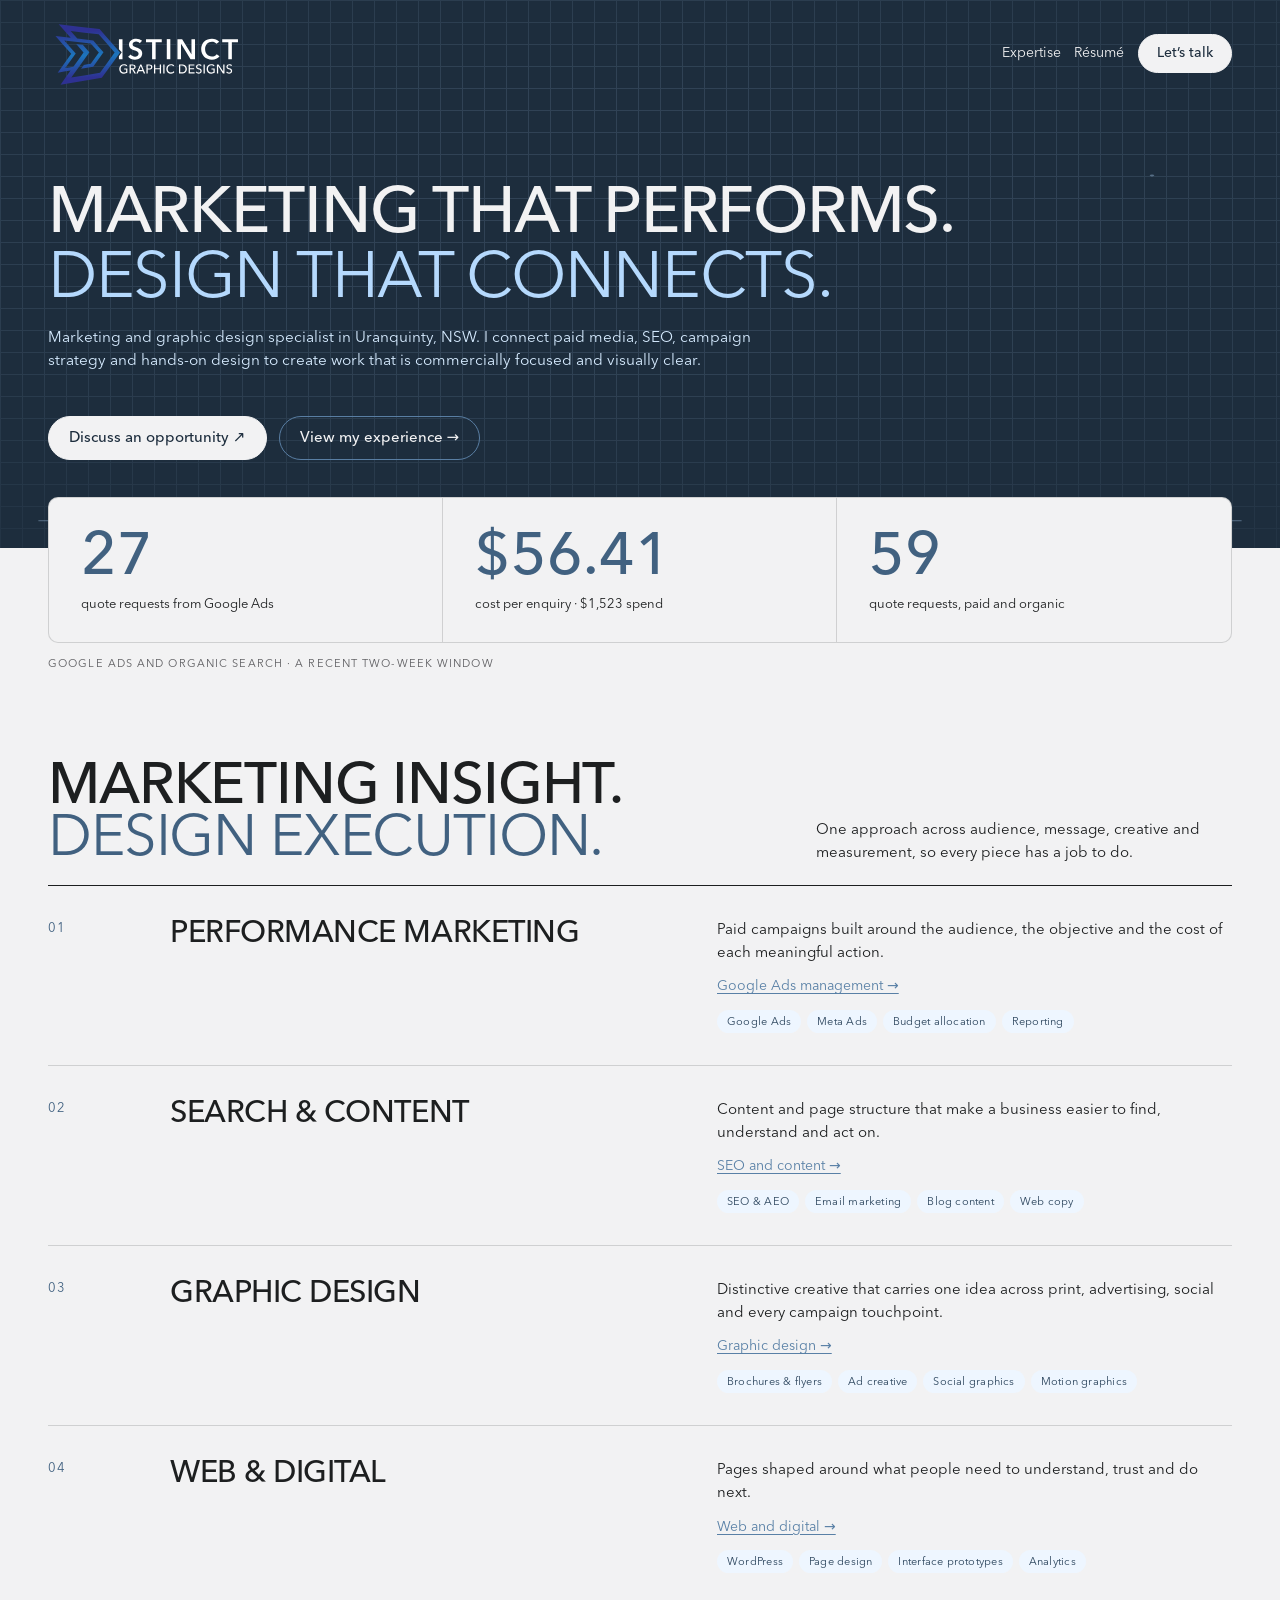
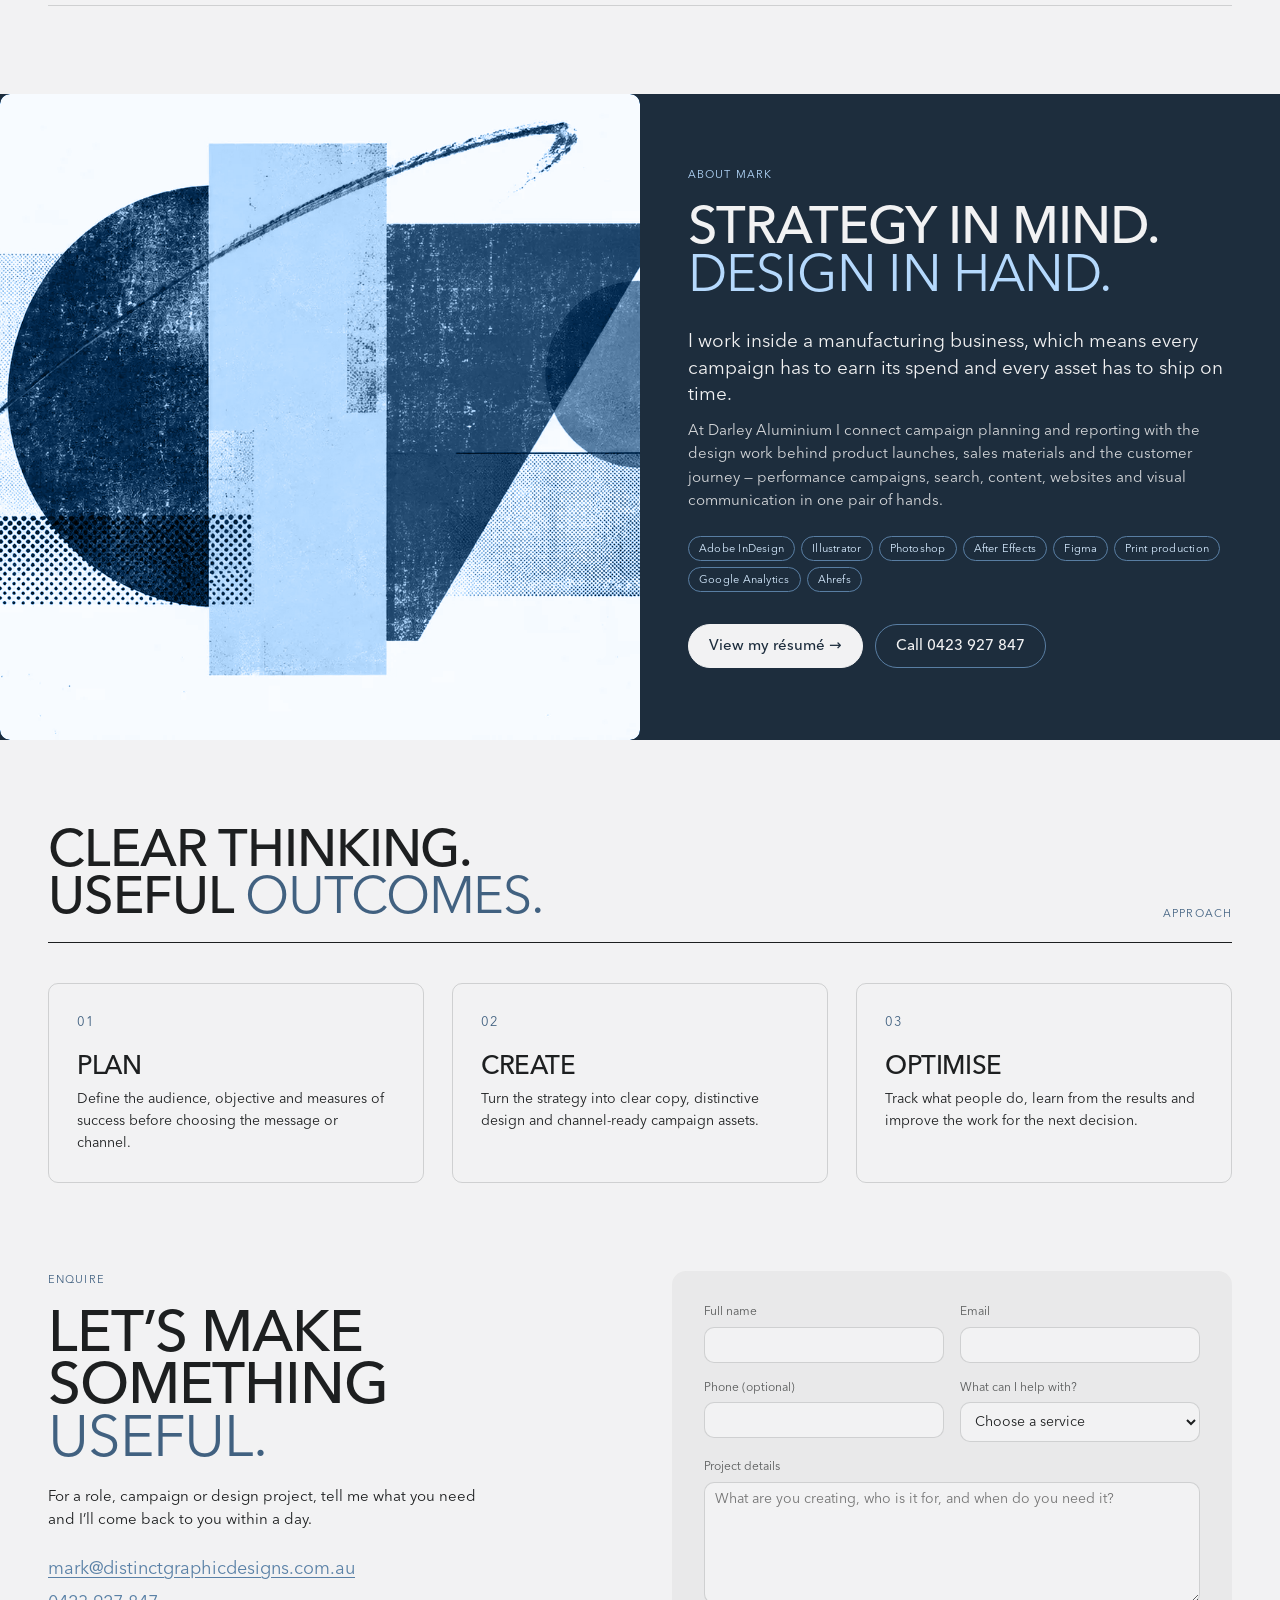
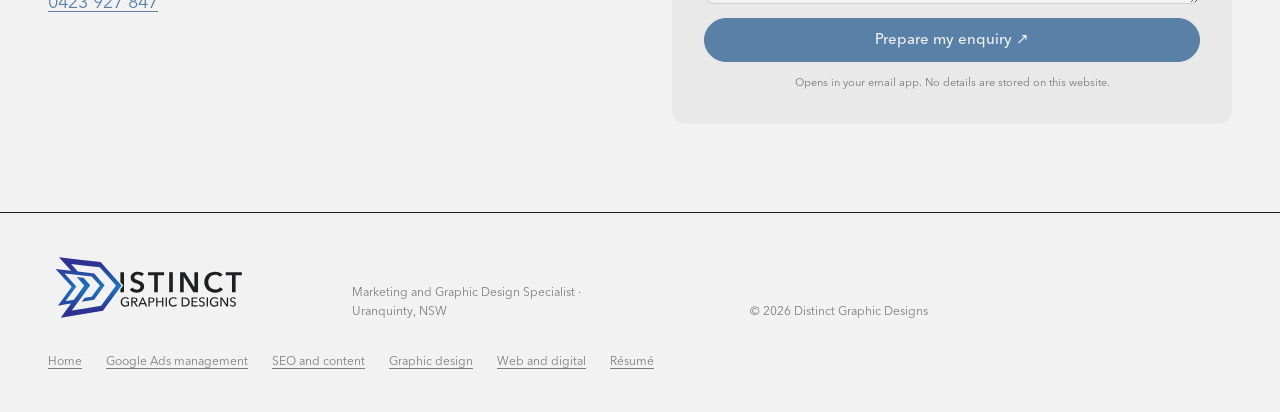
==== commit 59766d63: "SEO phase 2: service pages, schema fix, internal links, footer nav, IndexNow key - Home JSON-LD: rep" ====
--- a/index.html
+++ b/index.html
@@ -35,7 +35,16 @@
     "@type": "AdministrativeArea",
     "name": "Riverina, New South Wales, Australia"
   },
-  "serviceType": ["Performance marketing", "SEO and content", "Graphic design", "Web and digital"],
+  "hasOfferCatalog": {
+    "@type": "OfferCatalog",
+    "name": "Services",
+    "itemListElement": [
+      { "@type": "Offer", "itemOffered": { "@type": "Service", "name": "Google Ads management", "url": "https://distinctgraphicdesigns.com.au/google-ads-management/" } },
+      { "@type": "Offer", "itemOffered": { "@type": "Service", "name": "SEO and content", "url": "https://distinctgraphicdesigns.com.au/seo-and-content/" } },
+      { "@type": "Offer", "itemOffered": { "@type": "Service", "name": "Graphic design", "url": "https://distinctgraphicdesigns.com.au/graphic-design/" } },
+      { "@type": "Offer", "itemOffered": { "@type": "Service", "name": "Web and digital", "url": "https://distinctgraphicdesigns.com.au/web-and-digital/" } }
+    ]
+  },
   "founder": {
     "@type": "Person",
     "name": "Mark Lee"
@@ -141,7 +150,7 @@
     <div style="position:relative;z-index:1;padding:clamp(40px,6vw,72px) var(--gutter) 0">
 
       <h1 style="margin:0;font-size:clamp(26px,5.1vw,66px);line-height:1;letter-spacing:-.02em;text-transform:uppercase;text-wrap:balance">Marketing that performs.<br><span style="font-weight:400;color:var(--color-accent-300)">Design that connects.</span></h1>
-      <p style="margin:16px 0 0;font-size:clamp(14px,1.2vw,16px);line-height:1.5;max-width:44rem;color:var(--color-accent-200)">I connect paid media, SEO, campaign strategy and hands-on design to create work that is commercially focused and visually clear.</p>
+      <p style="margin:16px 0 0;font-size:clamp(14px,1.2vw,16px);line-height:1.5;max-width:44rem;color:var(--color-accent-200);text-wrap:pretty">Marketing and graphic design specialist in Uranquinty, NSW. I connect paid media, SEO, campaign strategy and hands-on design to create work that is commercially focused and visually clear.</p>
       <div style="margin-top:clamp(28px,4vw,44px)">
         <div style="display:flex;align-items:center;gap:12px;flex-wrap:wrap">
           <a class="btn" href="#enquire" style="background:var(--color-bg);color:var(--color-accent-900);border-color:var(--color-bg);padding:12px 20px;font-size:15px">Discuss an opportunity ↗</a>
@@ -168,28 +177,28 @@
     <div class="split-row" style="display:grid;grid-template-columns:minmax(0,90px) minmax(0,1fr) minmax(0,1fr);gap:clamp(16px,2.5vw,32px);padding:32px 0;border-bottom:1px solid var(--color-divider);align-items:start">
       <p style="margin:0;font-family:var(--font-heading);font-size:13px;letter-spacing:.1em;color:var(--color-accent-700)">01</p>
       <h3 style="margin:0;font-size:clamp(22px,2.4vw,31px);line-height:1;text-transform:uppercase">Performance marketing</h3>
-      <div><p style="margin:0 0 12px;font-size:15px">Paid campaigns built around the audience, the objective and the cost of each meaningful action.</p><div style="display:flex;flex-wrap:wrap;gap:6px"><span class="tag tag-accent">Google Ads</span><span class="tag tag-accent">Meta Ads</span><span class="tag tag-accent">Budget allocation</span><span class="tag tag-accent">Reporting</span></div></div>
+      <div><p style="margin:0 0 12px;font-size:15px">Paid campaigns built around the audience, the objective and the cost of each meaningful action.</p><p style="margin:0 0 12px;font-size:14px"><a href="/google-ads-management/">Google Ads management →</a></p><div style="display:flex;flex-wrap:wrap;gap:6px"><span class="tag tag-accent">Google Ads</span><span class="tag tag-accent">Meta Ads</span><span class="tag tag-accent">Budget allocation</span><span class="tag tag-accent">Reporting</span></div></div>
     </div>
     <div class="split-row" style="display:grid;grid-template-columns:minmax(0,90px) minmax(0,1fr) minmax(0,1fr);gap:clamp(16px,2.5vw,32px);padding:32px 0;border-bottom:1px solid var(--color-divider);align-items:start">
       <p style="margin:0;font-family:var(--font-heading);font-size:13px;letter-spacing:.1em;color:var(--color-accent-700)">02</p>
       <h3 style="margin:0;font-size:clamp(22px,2.4vw,31px);line-height:1;text-transform:uppercase">Search &amp; content</h3>
-      <div><p style="margin:0 0 12px;font-size:15px">Content and page structure that make a business easier to find, understand and act on.</p><div style="display:flex;flex-wrap:wrap;gap:6px"><span class="tag tag-accent">SEO &amp; AEO</span><span class="tag tag-accent">Email marketing</span><span class="tag tag-accent">Blog content</span><span class="tag tag-accent">Web copy</span></div></div>
+      <div><p style="margin:0 0 12px;font-size:15px">Content and page structure that make a business easier to find, understand and act on.</p><p style="margin:0 0 12px;font-size:14px"><a href="/seo-and-content/">SEO and content →</a></p><div style="display:flex;flex-wrap:wrap;gap:6px"><span class="tag tag-accent">SEO &amp; AEO</span><span class="tag tag-accent">Email marketing</span><span class="tag tag-accent">Blog content</span><span class="tag tag-accent">Web copy</span></div></div>
     </div>
     <div class="split-row" style="display:grid;grid-template-columns:minmax(0,90px) minmax(0,1fr) minmax(0,1fr);gap:clamp(16px,2.5vw,32px);padding:32px 0;border-bottom:1px solid var(--color-divider);align-items:start">
       <p style="margin:0;font-family:var(--font-heading);font-size:13px;letter-spacing:.1em;color:var(--color-accent-700)">03</p>
       <h3 style="margin:0;font-size:clamp(22px,2.4vw,31px);line-height:1;text-transform:uppercase">Graphic design</h3>
-      <div><p style="margin:0 0 12px;font-size:15px">Distinctive creative that carries one idea across print, advertising, social and every campaign touchpoint.</p><div style="display:flex;flex-wrap:wrap;gap:6px"><span class="tag tag-accent">Brochures &amp; flyers</span><span class="tag tag-accent">Ad creative</span><span class="tag tag-accent">Social graphics</span><span class="tag tag-accent">Motion graphics</span></div></div>
+      <div><p style="margin:0 0 12px;font-size:15px">Distinctive creative that carries one idea across print, advertising, social and every campaign touchpoint.</p><p style="margin:0 0 12px;font-size:14px"><a href="/graphic-design/">Graphic design →</a></p><div style="display:flex;flex-wrap:wrap;gap:6px"><span class="tag tag-accent">Brochures &amp; flyers</span><span class="tag tag-accent">Ad creative</span><span class="tag tag-accent">Social graphics</span><span class="tag tag-accent">Motion graphics</span></div></div>
     </div>
     <div class="split-row" style="display:grid;grid-template-columns:minmax(0,90px) minmax(0,1fr) minmax(0,1fr);gap:clamp(16px,2.5vw,32px);padding:32px 0;border-bottom:1px solid var(--color-divider);align-items:start">
       <p style="margin:0;font-family:var(--font-heading);font-size:13px;letter-spacing:.1em;color:var(--color-accent-700)">04</p>
       <h3 style="margin:0;font-size:clamp(22px,2.4vw,31px);line-height:1;text-transform:uppercase">Web &amp; digital</h3>
-      <div><p style="margin:0 0 12px;font-size:15px">Pages shaped around what people need to understand, trust and do next.</p><div style="display:flex;flex-wrap:wrap;gap:6px"><span class="tag tag-accent">WordPress</span><span class="tag tag-accent">Page design</span><span class="tag tag-accent">Interface prototypes</span><span class="tag tag-accent">Analytics</span></div></div>
+      <div><p style="margin:0 0 12px;font-size:15px">Pages shaped around what people need to understand, trust and do next.</p><p style="margin:0 0 12px;font-size:14px"><a href="/web-and-digital/">Web and digital →</a></p><div style="display:flex;flex-wrap:wrap;gap:6px"><span class="tag tag-accent">WordPress</span><span class="tag tag-accent">Page design</span><span class="tag tag-accent">Interface prototypes</span><span class="tag tag-accent">Analytics</span></div></div>
     </div>
   </div>
 
   <div style="background:var(--color-accent-900)">
   <div id="about" style="display:grid;grid-template-columns:repeat(auto-fit,minmax(min(100%,420px),1fr));align-items:stretch;max-width:var(--content-max);margin:0 auto">
-    <figure class="duotone" style="height:100%"><picture><source srcset="assets/hero-collage.webp" type="image/webp"><img src="assets/hero-collage.png" alt="A colourful abstract collage showing layered campaign design elements" width="1774" height="887" loading="lazy" decoding="async" style="width:100%;height:100%;min-height:480px;object-fit:cover"></picture></figure>
+    <figure class="duotone" style="height:100%"><img src="assets/hero-collage.webp" alt="A colourful abstract collage showing layered campaign design elements" width="1774" height="887" loading="lazy" decoding="async" style="width:100%;height:100%;min-height:480px;object-fit:cover"></figure>
     <div style="background:var(--color-accent-900);color:var(--color-bg);padding:clamp(40px,6vw,72px) clamp(20px,4vw,48px)">
       <p style="margin:0 0 20px;font-size:11px;letter-spacing:.1em;text-transform:uppercase;color:var(--color-accent-300)">About Mark</p>
       <h2 style="margin:0 0 28px;font-size:clamp(30px,4.2vw,52px);line-height:.94;letter-spacing:-.018em;text-transform:uppercase">Strategy in mind.<br><span style="color:var(--color-accent-300);font-weight:400">Design in hand.</span></h2>
@@ -243,6 +252,7 @@
     <a href="/"><img src="assets/logo-v2.svg" alt="Distinct Graphic Designs" style="width:200px"></a>
     <p class="text-muted" style="margin:0;font-size:12px">Marketing and Graphic Design Specialist · Uranquinty, NSW</p>
     <p class="text-muted" style="margin:0;font-size:12px;text-align:right">© 2026 Distinct Graphic Designs</p>
+    <nav aria-label="Footer" class="text-muted" style="grid-column:1/-1;display:flex;flex-wrap:wrap;gap:8px 24px;font-size:12px"><a href="/" aria-current="page" style="color:inherit">Home</a><a href="/google-ads-management/" style="color:inherit">Google Ads management</a><a href="/seo-and-content/" style="color:inherit">SEO and content</a><a href="/graphic-design/" style="color:inherit">Graphic design</a><a href="/web-and-digital/" style="color:inherit">Web and digital</a><a href="/resume.html" style="color:inherit">Résumé</a></nav>
   </footer>
 </div>
 
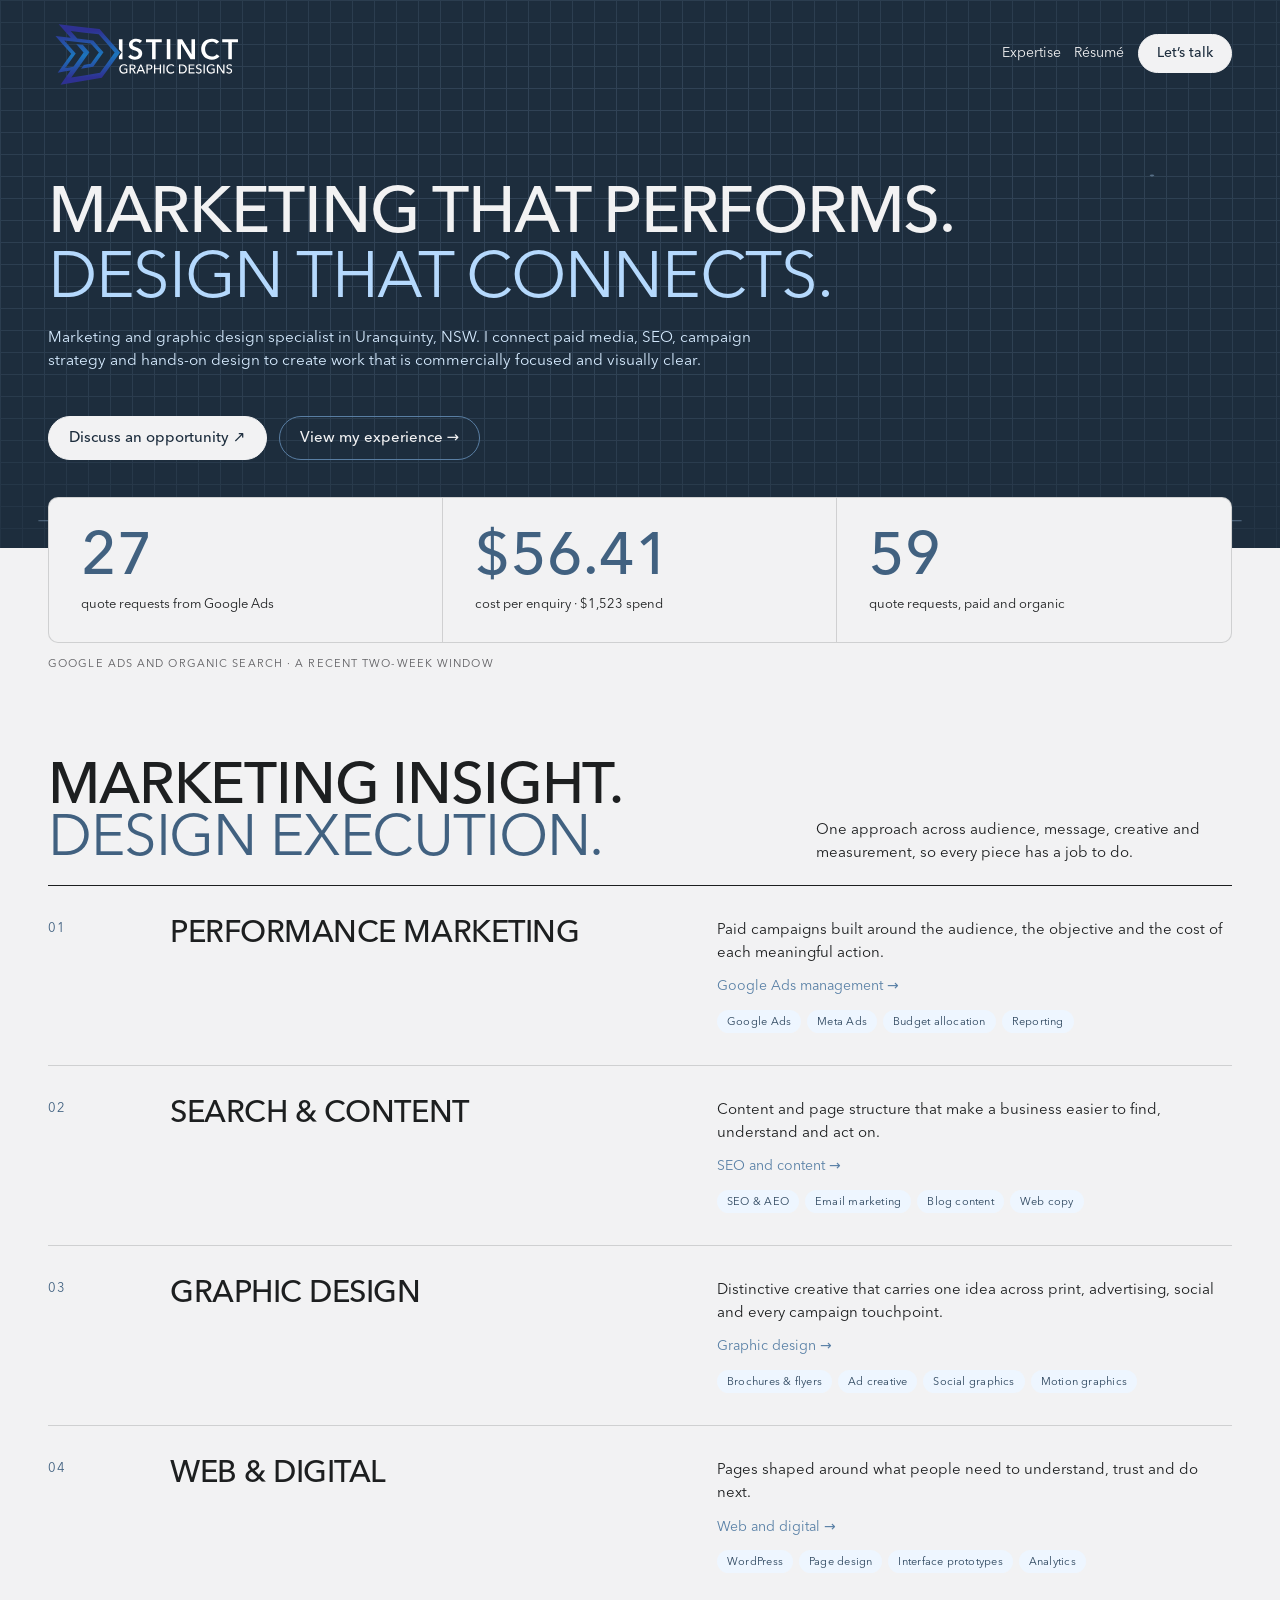
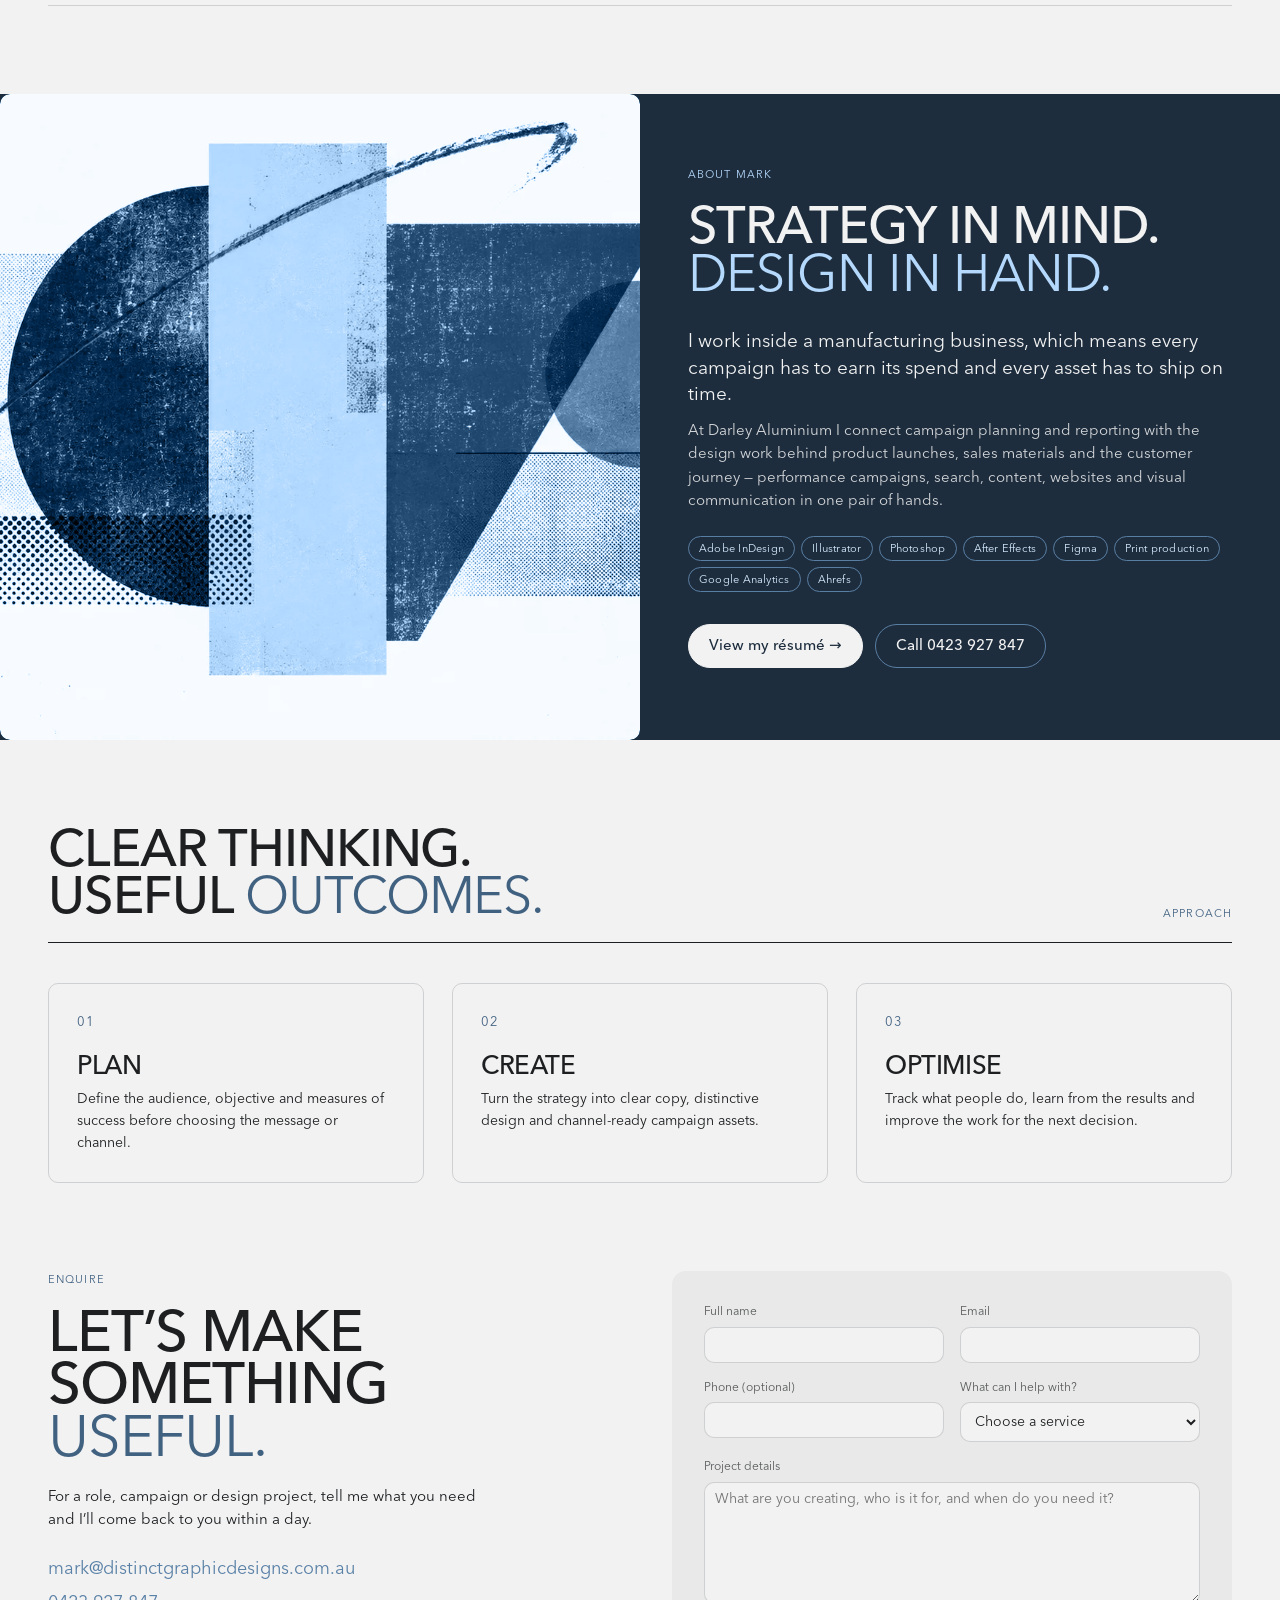
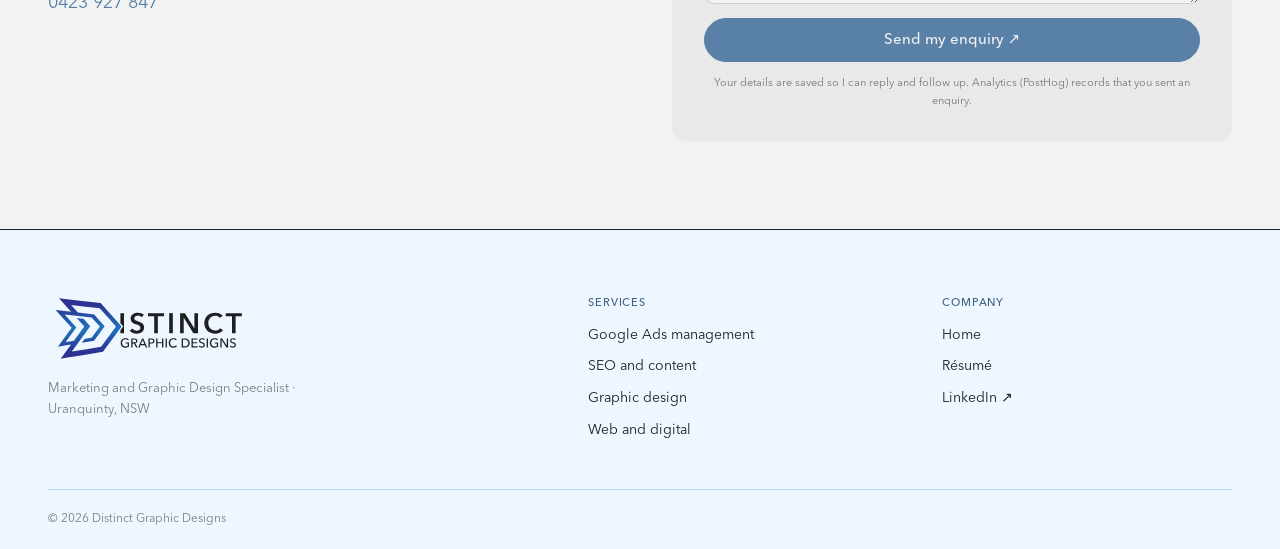
==== commit 06b05a1f: "Enquiry form backend, footer redesign, remove link underlines Enquiry form (index.html, enquire.php," ====
--- a/index.html
+++ b/index.html
@@ -21,6 +21,7 @@
 {
   "@context": "https://schema.org",
   "@type": "ProfessionalService",
+  "@id": "https://distinctgraphicdesigns.com.au/#organization",
   "name": "Distinct Graphic Designs",
   "url": "https://distinctgraphicdesigns.com.au/",
   "telephone": "+61423927847",
@@ -52,7 +53,23 @@
   "sameAs": ["https://www.linkedin.com/in/mtlee91/"]
 }
 </script>
-<link rel="icon" type="image/svg+xml" href="assets/favicon.svg">
+<script type="application/ld+json">
+{
+  "@context": "https://schema.org",
+  "@type": "Organization",
+  "@id": "https://distinctgraphicdesigns.com.au/#organization",
+  "name": "Distinct Graphic Designs",
+  "url": "https://distinctgraphicdesigns.com.au/",
+  "logo": {
+    "@type": "ImageObject",
+    "url": "https://distinctgraphicdesigns.com.au/favicon-512.png"
+  }
+}
+</script>
+<link rel="icon" href="/favicon.ico" sizes="48x48">
+<link rel="icon" href="/assets/favicon.svg" type="image/svg+xml">
+<link rel="icon" href="/favicon-192.png" type="image/png" sizes="192x192">
+<link rel="apple-touch-icon" href="/apple-touch-icon.png">
 <link rel="stylesheet" href="assets/css/industry.css">
 <style>
 @font-face { font-family: "Avenir Next World"; src: url("assets/fonts/AvenirNextWorld-Light.ttf") format("truetype"); font-weight: 300; font-style: normal; font-display: swap; }
@@ -243,16 +260,26 @@
         <div class="field"><label for="f-service">What can I help with?</label><select id="f-service" class="input" name="service" required style="background:var(--color-bg)"><option value="">Choose a service</option><option>Performance marketing</option><option>SEO &amp; content</option><option>Graphic design</option><option>Web &amp; digital</option><option>Something else</option></select></div>
       </div>
       <div class="field" style="margin-top:16px"><label for="f-details">Project details</label><textarea id="f-details" class="input" name="details" rows="5" placeholder="What are you creating, who is it for, and when do you need it?" required style="background:var(--color-bg)"></textarea></div>
-      <button class="btn btn-primary btn-block" type="submit" style="padding:12px 20px;font-size:15px">Prepare my enquiry ↗</button>
-      <p id="form-note" class="text-muted" style="margin:12px 0 0;font-size:11px;text-align:center" aria-live="polite">Opens in your email app. No details are stored on this website.</p>
+      <div aria-hidden="true" style="position:absolute;left:-10000px;top:auto;width:1px;height:1px;overflow:hidden"><label for="f-website">Leave this field empty</label><input id="f-website" type="text" name="website" tabindex="-1" autocomplete="off"></div>
+      <button class="btn btn-primary btn-block" type="submit" style="padding:12px 20px;font-size:15px">Send my enquiry ↗</button>
+      <p id="form-note" class="text-muted" style="margin:12px 0 0;font-size:11px;text-align:center" aria-live="polite">Your details are saved so I can reply and follow up. Analytics (PostHog) records that you sent an enquiry.</p>
     </form>
   </div>
 
-  <footer style="display:grid;grid-template-columns:repeat(auto-fit,minmax(min(100%,220px),1fr));gap:clamp(16px,3vw,32px);align-items:end;padding:40px var(--gutter);border-top:1px solid var(--color-text)">
-    <a href="/"><img src="assets/logo-v2.svg" alt="Distinct Graphic Designs" style="width:200px"></a>
-    <p class="text-muted" style="margin:0;font-size:12px">Marketing and Graphic Design Specialist · Uranquinty, NSW</p>
-    <p class="text-muted" style="margin:0;font-size:12px;text-align:right">© 2026 Distinct Graphic Designs</p>
-    <nav aria-label="Footer" class="text-muted" style="grid-column:1/-1;display:flex;flex-wrap:wrap;gap:8px 24px;font-size:12px"><a href="/" aria-current="page" style="color:inherit">Home</a><a href="/google-ads-management/" style="color:inherit">Google Ads management</a><a href="/seo-and-content/" style="color:inherit">SEO and content</a><a href="/graphic-design/" style="color:inherit">Graphic design</a><a href="/web-and-digital/" style="color:inherit">Web and digital</a><a href="/resume.html" style="color:inherit">Résumé</a></nav>
+  <footer style="background:var(--color-accent-100);border-top:1px solid var(--color-text);padding:clamp(40px,5vw,64px) var(--gutter) 0">
+    <div style="display:flex;flex-wrap:wrap;gap:clamp(32px,5vw,64px)">
+      <div style="flex:1.6 1 260px">
+        <a href="/"><img src="assets/logo-v2.svg" alt="Distinct Graphic Designs" style="width:200px"></a>
+        <p class="text-muted" style="margin:16px 0 0;font-size:13px;max-width:34ch">Marketing and Graphic Design Specialist · Uranquinty, NSW</p>
+      </div>
+      <nav aria-label="Footer" style="flex:2.4 1 320px;display:flex;flex-wrap:wrap;gap:32px clamp(32px,5vw,64px)">
+        <div style="flex:1 1 140px"><p style="margin:0 0 14px;font-size:11px;font-weight:600;letter-spacing:.08em;text-transform:uppercase;color:var(--color-accent-700)">Services</p><ul style="list-style:none;margin:0;padding:0;display:grid;gap:10px;font-size:14px"><li><a href="/google-ads-management/" style="color:var(--color-text)">Google Ads management</a></li><li><a href="/seo-and-content/" style="color:var(--color-text)">SEO and content</a></li><li><a href="/graphic-design/" style="color:var(--color-text)">Graphic design</a></li><li><a href="/web-and-digital/" style="color:var(--color-text)">Web and digital</a></li></ul></div>
+        <div style="flex:1 1 140px"><p style="margin:0 0 14px;font-size:11px;font-weight:600;letter-spacing:.08em;text-transform:uppercase;color:var(--color-accent-700)">Company</p><ul style="list-style:none;margin:0;padding:0;display:grid;gap:10px;font-size:14px"><li><a href="/" aria-current="page" style="color:var(--color-text)">Home</a></li><li><a href="/resume.html" style="color:var(--color-text)">Résumé</a></li><li><a href="https://www.linkedin.com/in/mtlee91/" target="_blank" rel="noopener me" aria-label="LinkedIn (opens in a new tab)" style="color:var(--color-text)">LinkedIn ↗</a></li></ul></div>
+      </nav>
+    </div>
+    <div style="margin-top:clamp(32px,4vw,48px);padding:20px 0;border-top:1px solid var(--color-accent-300)">
+      <p class="text-muted" style="margin:0;font-size:12px">© 2026 Distinct Graphic Designs</p>
+    </div>
   </footer>
 </div>
 
@@ -265,22 +292,72 @@
   document.addEventListener("keydown", function (e) { if (e.key === "Escape") setOpen(false); });
 })();
 
-// Enquiry form: builds a mailto: link, so nothing is sent to or stored on a server.
-document.getElementById("enquiry-form").addEventListener("submit", function (e) {
-  e.preventDefault();
-  var data = new FormData(e.target);
-  var g = function (k) { return String(data.get(k) || "").trim(); };
-  var subject = encodeURIComponent("Website enquiry — " + g("service"));
-  var body = encodeURIComponent([
-    "Hi Mark,", "", g("details"), "",
-    "Service: " + g("service"),
-    "Name: " + g("name"),
-    "Email: " + g("email"),
-    "Phone: " + (g("phone") || "Not provided")
-  ].join("\n"));
-  window.location.href = "mailto:mark@distinctgraphicdesigns.com.au?subject=" + subject + "&body=" + body;
-  document.getElementById("form-note").textContent = "Your email app should now be ready with this enquiry.";
-});
+// Enquiry form: posts to /enquire.php, which saves the enquiry to the database and emails it. If that request fails for any reason
+// (server error, blocked, offline) it falls back to opening the visitor's email app, so an enquiry is never lost.
+(function () {
+  var form = document.getElementById("enquiry-form"), note = document.getElementById("form-note"),
+      btn = form.querySelector('button[type="submit"]'), loadedAt = Date.now();
+
+  function mailtoFallback(p) {
+    var subject = encodeURIComponent("Website enquiry — " + p.service);
+    var body = encodeURIComponent([
+      "Hi Mark,", "", p.details, "",
+      "Service: " + p.service,
+      "Name: " + p.name,
+      "Email: " + p.email,
+      "Phone: " + (p.phone || "Not provided")
+    ].join("\n"));
+    note.textContent = "Sorry, that didn’t send. Your email app should now open with this enquiry ready to send instead.";
+    window.location.href = "mailto:mark@distinctgraphicdesigns.com.au?subject=" + subject + "&body=" + body;
+  }
+
+  function sent(p) {
+    form.reset();
+    note.textContent = "Thanks, your enquiry has been sent. I’ll come back to you within a day.";
+    try {
+      // Identify first so the event below is attached to this person, along with the page views that led here.
+      window.dgd.identify(p.email, { email: p.email, name: p.name });
+      window.dgd.track("enquiry_submitted", { service: p.service, form_page: p.page, landing_page: p.landing_page });
+    } catch (e) {}
+  }
+
+  form.addEventListener("submit", function (e) {
+    e.preventDefault();
+    if (btn.disabled) return;
+    var data = new FormData(form);
+    var g = function (k) { return String(data.get(k) || "").trim(); };
+    var dgd = window.dgd, attr = {};
+    try { attr = dgd.attribution(); } catch (x) {}
+    var p = {
+      name: g("name"), email: g("email"), phone: g("phone"), service: g("service"), details: g("details"),
+      website: g("website"),                        // honeypot: always empty for real visitors
+      elapsed: String(Date.now() - loadedAt),      // milliseconds on the page, a simple bot check
+      page: location.pathname, ph_id: ""
+    };
+    try { p.ph_id = dgd.distinctId(); } catch (x) {}
+    ["landing_page", "referrer", "utm_source", "utm_medium", "utm_campaign", "utm_term", "utm_content", "gclid"].forEach(function (k) {
+      p[k] = attr[k] || "";
+    });
+
+    btn.disabled = true;
+    note.textContent = "Sending…";
+    var ctl = window.AbortController ? new AbortController() : null;
+    var timer = setTimeout(function () { if (ctl) ctl.abort(); }, 15000);
+
+    fetch("/enquire.php", { method: "POST", body: new URLSearchParams(p), headers: { "Accept": "application/json" }, signal: ctl ? ctl.signal : undefined })
+      .then(function (r) {
+        return r.json().catch(function () { return {}; }).then(function (j) {
+          if (j.ok) { sent(p); return; }
+          // A 422 means something to correct (bad email, sent too fast): show it. Anything else: use the email fallback.
+          if (r.status === 422 && j.message) { note.textContent = j.message; return; }
+          throw new Error("send failed");
+        });
+      })
+      .catch(function () { mailtoFallback(p); })
+      .then(function () { clearTimeout(timer); btn.disabled = false; });
+  });
+})();
 </script>
+<script src="assets/js/analytics.js" defer></script>
 </body>
 </html>
--- a/assets/css/industry.css
+++ b/assets/css/industry.css
@@ -119,7 +119,7 @@
 h6 { font-size: 13px; }
 h6 { letter-spacing: 0.08em; text-transform: uppercase; }
 p { margin: 0 0 var(--space-3); }
-a { color: var(--color-accent); text-underline-offset: 3px; }
+a { color: var(--color-accent); text-decoration: none; }
 img { display: block; max-width: 100%; }
 figure { margin: 0; }
 figcaption {
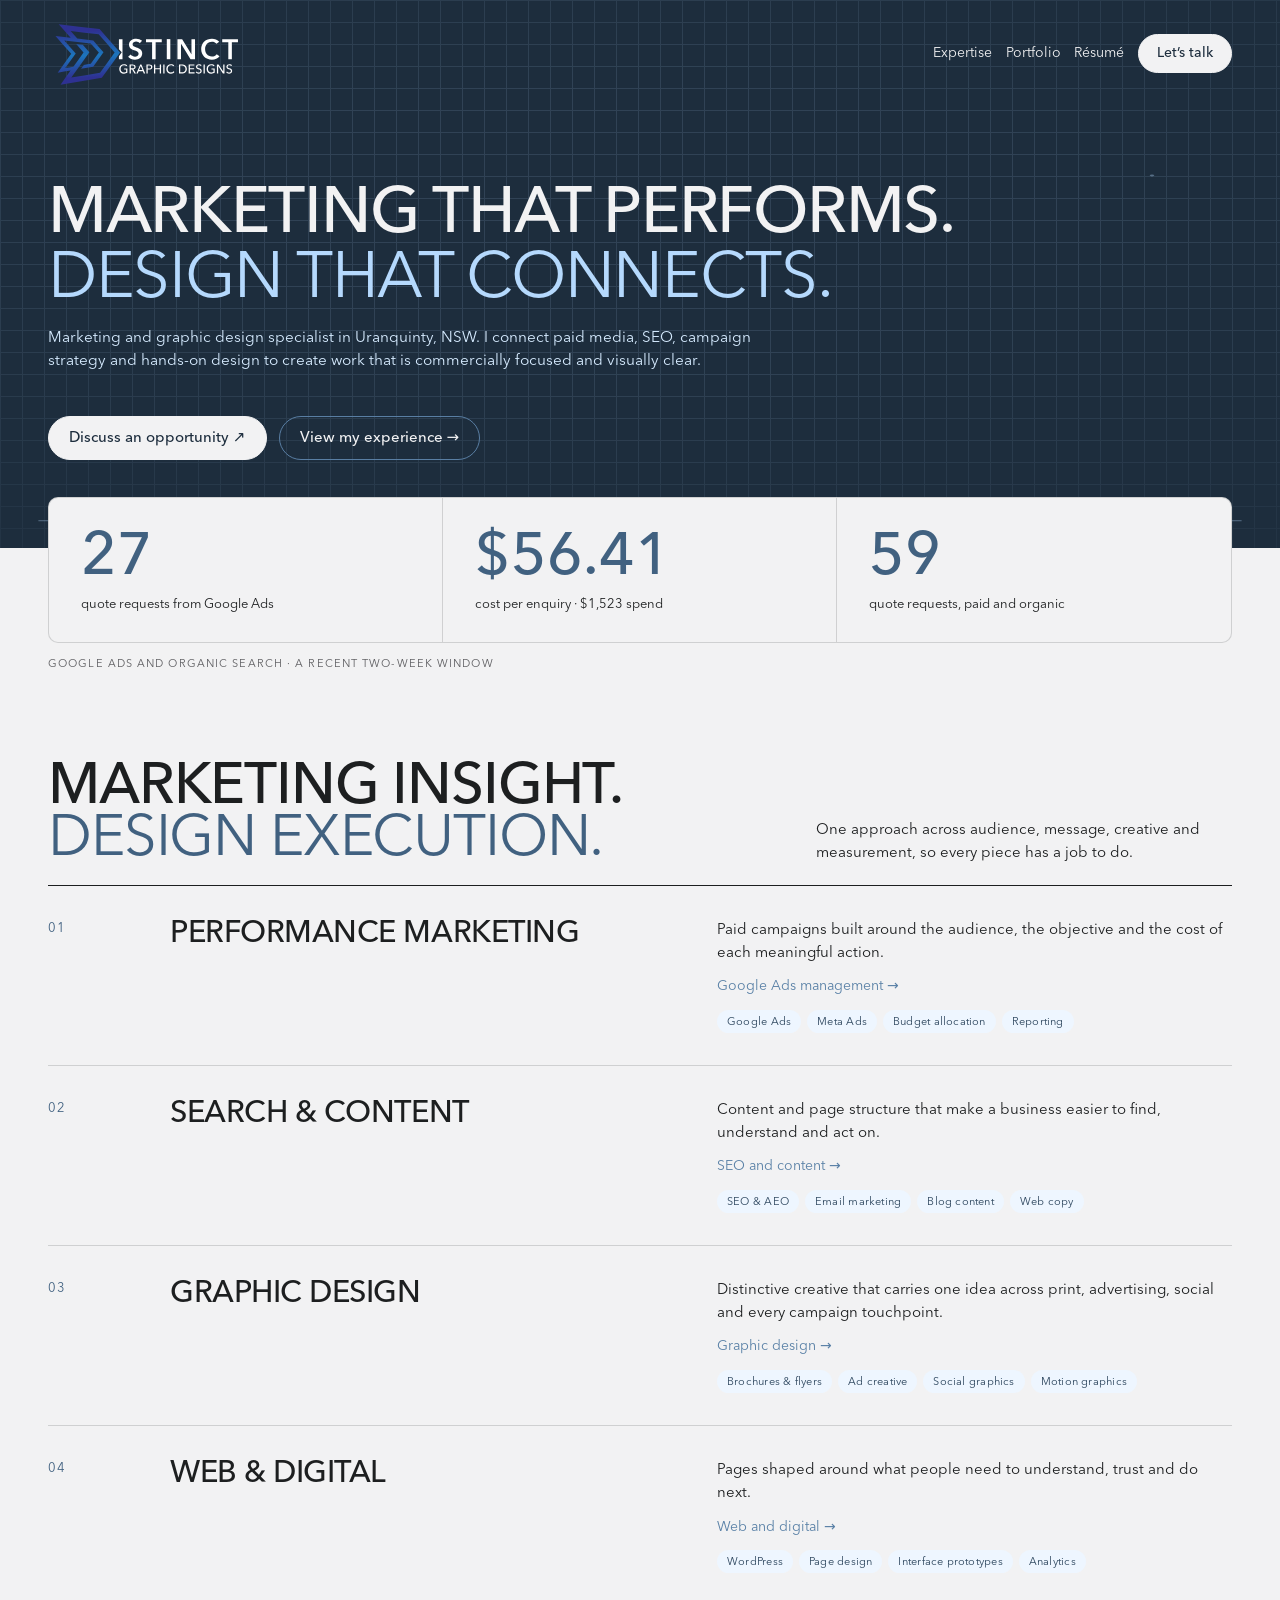
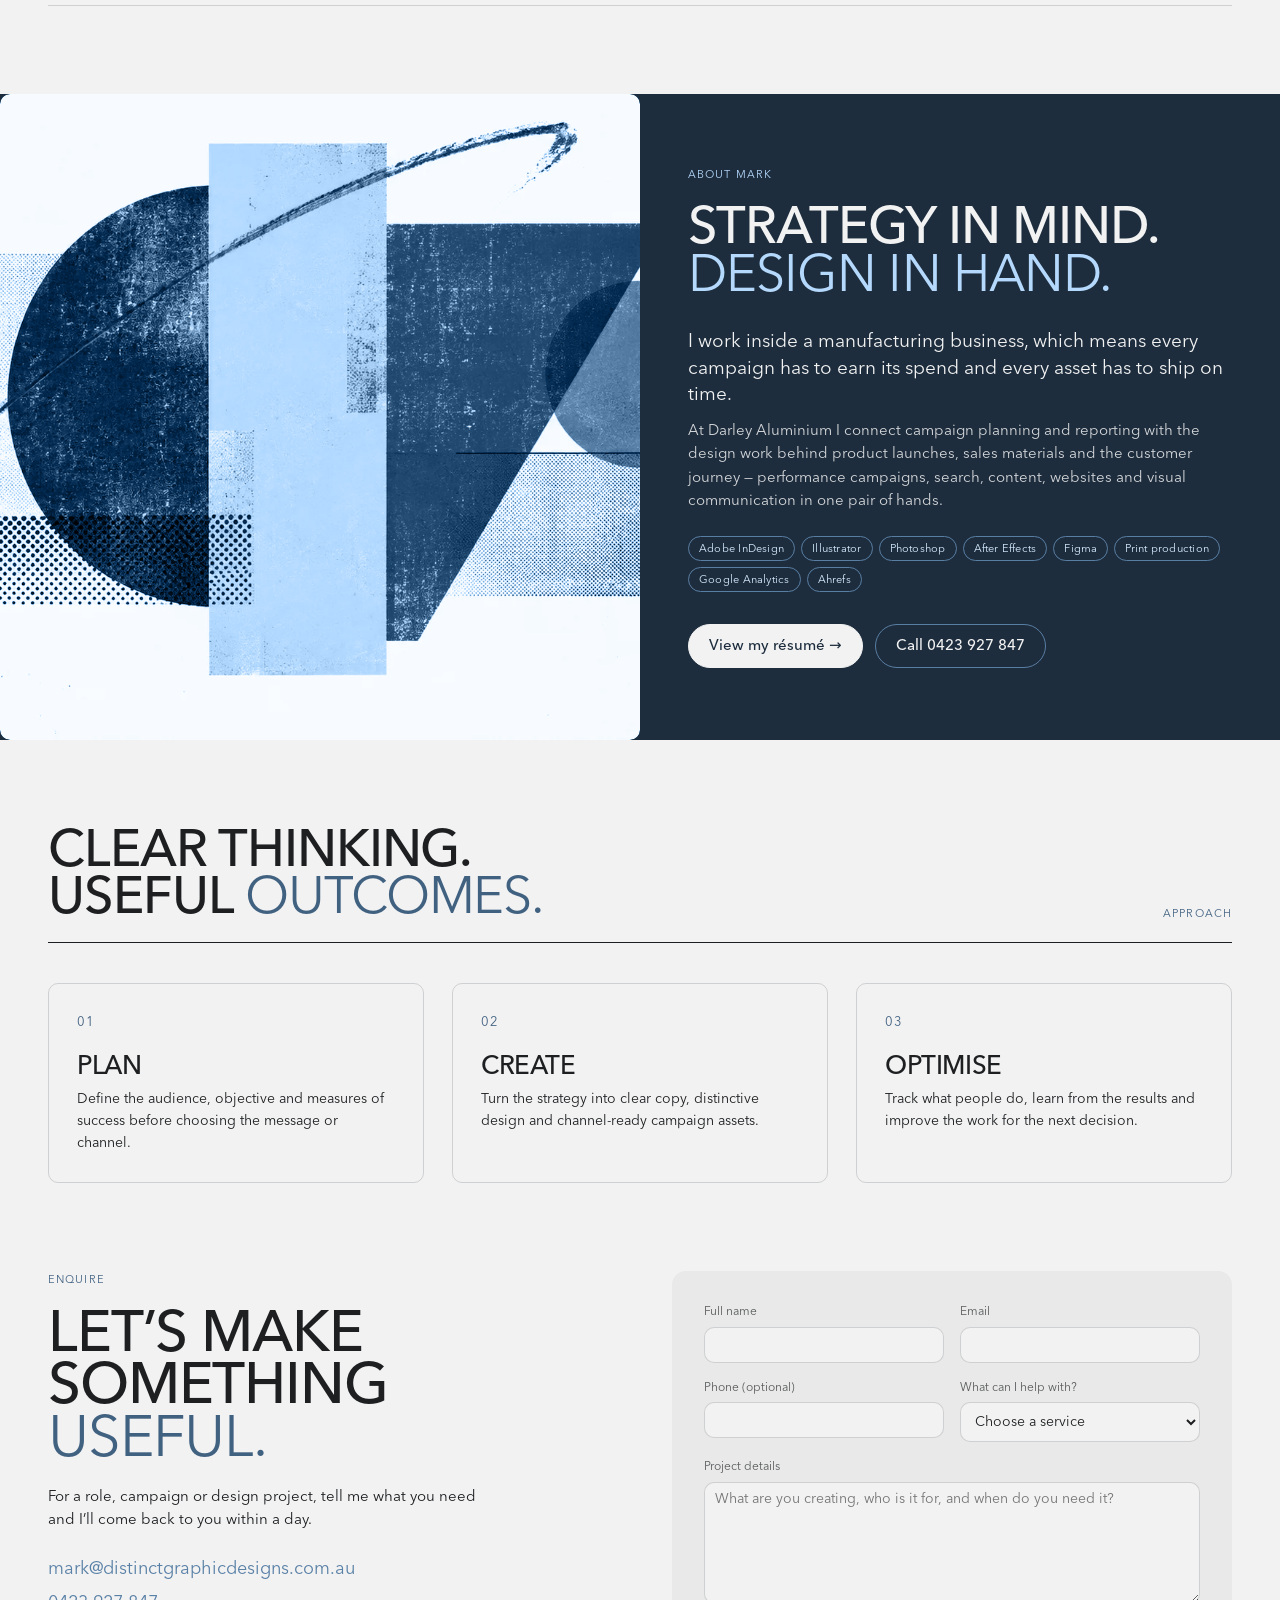
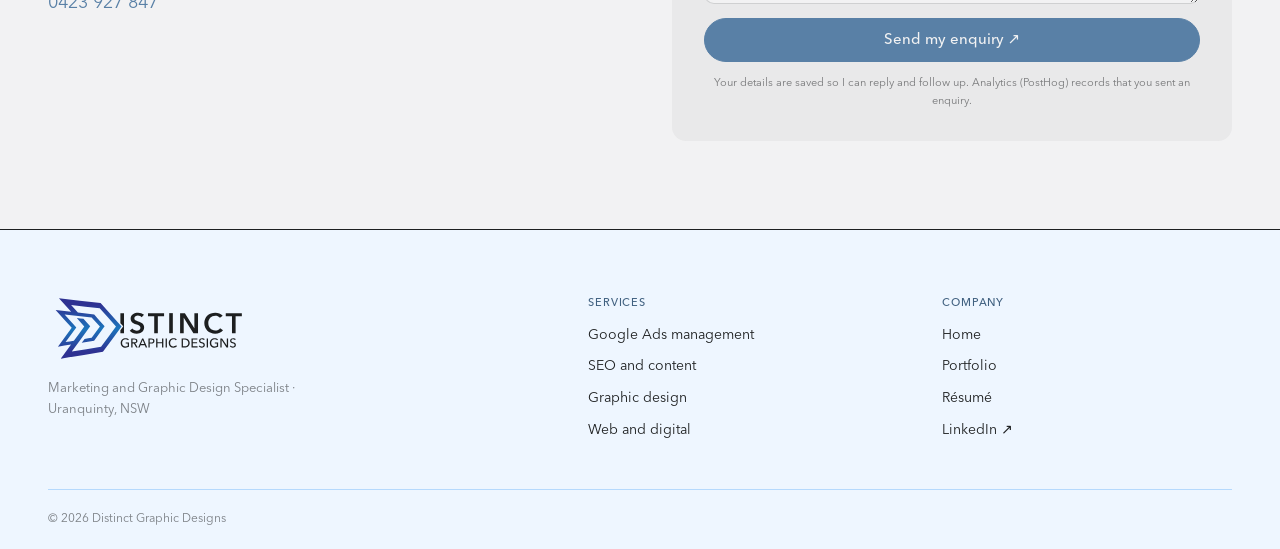
==== commit 3a4f0ee3: "Add portfolio page with brochure work samples, refine enquiry status UI New /portfolio/ page showcas" ====
--- a/index.html
+++ b/index.html
@@ -160,6 +160,7 @@
       <button class="nav-toggle" type="button" aria-expanded="false" aria-controls="nav-links" aria-label="Menu"><span></span><span></span><span></span></button>
       <nav class="nav-links" id="nav-links" aria-label="Main">
         <a href="#services" style="color:var(--color-bg)">Expertise</a>
+        <a href="/portfolio/" style="color:var(--color-bg)">Portfolio</a>
         <a href="/resume.html" style="color:var(--color-bg)">Résumé</a>
         <a class="btn" href="#enquire" style="background:var(--color-bg);color:var(--color-accent-900);border-color:var(--color-bg);padding:10px 18px">Let’s talk</a>
       </nav>
@@ -260,6 +261,7 @@
         <div class="field"><label for="f-service">What can I help with?</label><select id="f-service" class="input" name="service" required style="background:var(--color-bg)"><option value="">Choose a service</option><option>Performance marketing</option><option>SEO &amp; content</option><option>Graphic design</option><option>Web &amp; digital</option><option>Something else</option></select></div>
       </div>
       <div class="field" style="margin-top:16px"><label for="f-details">Project details</label><textarea id="f-details" class="input" name="details" rows="5" placeholder="What are you creating, who is it for, and when do you need it?" required style="background:var(--color-bg)"></textarea></div>
+      <div id="form-status" role="status" tabindex="-1" hidden style="margin-top:16px;padding:14px 16px;font-size:15px;line-height:1.4;background:var(--color-accent-100);border-left:4px solid var(--color-accent-700)"></div>
       <div aria-hidden="true" style="position:absolute;left:-10000px;top:auto;width:1px;height:1px;overflow:hidden"><label for="f-website">Leave this field empty</label><input id="f-website" type="text" name="website" tabindex="-1" autocomplete="off"></div>
       <button class="btn btn-primary btn-block" type="submit" style="padding:12px 20px;font-size:15px">Send my enquiry ↗</button>
       <p id="form-note" class="text-muted" style="margin:12px 0 0;font-size:11px;text-align:center" aria-live="polite">Your details are saved so I can reply and follow up. Analytics (PostHog) records that you sent an enquiry.</p>
@@ -274,7 +276,7 @@
       </div>
       <nav aria-label="Footer" style="flex:2.4 1 320px;display:flex;flex-wrap:wrap;gap:32px clamp(32px,5vw,64px)">
         <div style="flex:1 1 140px"><p style="margin:0 0 14px;font-size:11px;font-weight:600;letter-spacing:.08em;text-transform:uppercase;color:var(--color-accent-700)">Services</p><ul style="list-style:none;margin:0;padding:0;display:grid;gap:10px;font-size:14px"><li><a href="/google-ads-management/" style="color:var(--color-text)">Google Ads management</a></li><li><a href="/seo-and-content/" style="color:var(--color-text)">SEO and content</a></li><li><a href="/graphic-design/" style="color:var(--color-text)">Graphic design</a></li><li><a href="/web-and-digital/" style="color:var(--color-text)">Web and digital</a></li></ul></div>
-        <div style="flex:1 1 140px"><p style="margin:0 0 14px;font-size:11px;font-weight:600;letter-spacing:.08em;text-transform:uppercase;color:var(--color-accent-700)">Company</p><ul style="list-style:none;margin:0;padding:0;display:grid;gap:10px;font-size:14px"><li><a href="/" aria-current="page" style="color:var(--color-text)">Home</a></li><li><a href="/resume.html" style="color:var(--color-text)">Résumé</a></li><li><a href="https://www.linkedin.com/in/mtlee91/" target="_blank" rel="noopener me" aria-label="LinkedIn (opens in a new tab)" style="color:var(--color-text)">LinkedIn ↗</a></li></ul></div>
+        <div style="flex:1 1 140px"><p style="margin:0 0 14px;font-size:11px;font-weight:600;letter-spacing:.08em;text-transform:uppercase;color:var(--color-accent-700)">Company</p><ul style="list-style:none;margin:0;padding:0;display:grid;gap:10px;font-size:14px"><li><a href="/" aria-current="page" style="color:var(--color-text)">Home</a></li><li><a href="/portfolio/" style="color:var(--color-text)">Portfolio</a></li><li><a href="/resume.html" style="color:var(--color-text)">Résumé</a></li><li><a href="https://www.linkedin.com/in/mtlee91/" target="_blank" rel="noopener me" aria-label="LinkedIn (opens in a new tab)" style="color:var(--color-text)">LinkedIn ↗</a></li></ul></div>
       </nav>
     </div>
     <div style="margin-top:clamp(32px,4vw,48px);padding:20px 0;border-top:1px solid var(--color-accent-300)">
@@ -295,8 +297,17 @@
 // Enquiry form: posts to /enquire.php, which saves the enquiry to the database and emails it. If that request fails for any reason
 // (server error, blocked, offline) it falls back to opening the visitor's email app, so an enquiry is never lost.
 (function () {
-  var form = document.getElementById("enquiry-form"), note = document.getElementById("form-note"),
-      btn = form.querySelector('button[type="submit"]'), loadedAt = Date.now();
+  var form = document.getElementById("enquiry-form"), status = document.getElementById("form-status"),
+      btn = form.querySelector('button[type="submit"]'), btnLabel = btn.textContent, loadedAt = Date.now();
+
+  // A clear message box above the button (success in the accent tint, a problem with a dark edge), scrolled into view.
+  function say(message, problem) {
+    status.textContent = message;
+    status.style.borderLeftColor = problem ? "var(--color-text)" : "var(--color-accent-700)";
+    status.hidden = false;
+    status.scrollIntoView({ block: "center", behavior: "smooth" });
+    try { status.focus({ preventScroll: true }); } catch (e) {}
+  }
 
   function mailtoFallback(p) {
     var subject = encodeURIComponent("Website enquiry — " + p.service);
@@ -307,13 +318,13 @@
       "Email: " + p.email,
       "Phone: " + (p.phone || "Not provided")
     ].join("\n"));
-    note.textContent = "Sorry, that didn’t send. Your email app should now open with this enquiry ready to send instead.";
+    say("Sorry, that didn’t send. Your email app should now open with this enquiry ready to send instead. If nothing opens, please email mark@distinctgraphicdesigns.com.au.", true);
     window.location.href = "mailto:mark@distinctgraphicdesigns.com.au?subject=" + subject + "&body=" + body;
   }
 
   function sent(p) {
     form.reset();
-    note.textContent = "Thanks, your enquiry has been sent. I’ll come back to you within a day.";
+    say("Thanks, your enquiry has been sent. I’ll come back to you within a day.", false);
     try {
       // Identify first so the event below is attached to this person, along with the page views that led here.
       window.dgd.identify(p.email, { email: p.email, name: p.name });
@@ -340,7 +351,8 @@
     });
 
     btn.disabled = true;
-    note.textContent = "Sending…";
+    btn.textContent = "Sending…";
+    status.hidden = true;
     var ctl = window.AbortController ? new AbortController() : null;
     var timer = setTimeout(function () { if (ctl) ctl.abort(); }, 15000);
 
@@ -349,12 +361,12 @@
         return r.json().catch(function () { return {}; }).then(function (j) {
           if (j.ok) { sent(p); return; }
           // A 422 means something to correct (bad email, sent too fast): show it. Anything else: use the email fallback.
-          if (r.status === 422 && j.message) { note.textContent = j.message; return; }
+          if (r.status === 422 && j.message) { say(j.message, true); return; }
           throw new Error("send failed");
         });
       })
       .catch(function () { mailtoFallback(p); })
-      .then(function () { clearTimeout(timer); btn.disabled = false; });
+      .then(function () { clearTimeout(timer); btn.disabled = false; btn.textContent = btnLabel; });
   });
 })();
 </script>
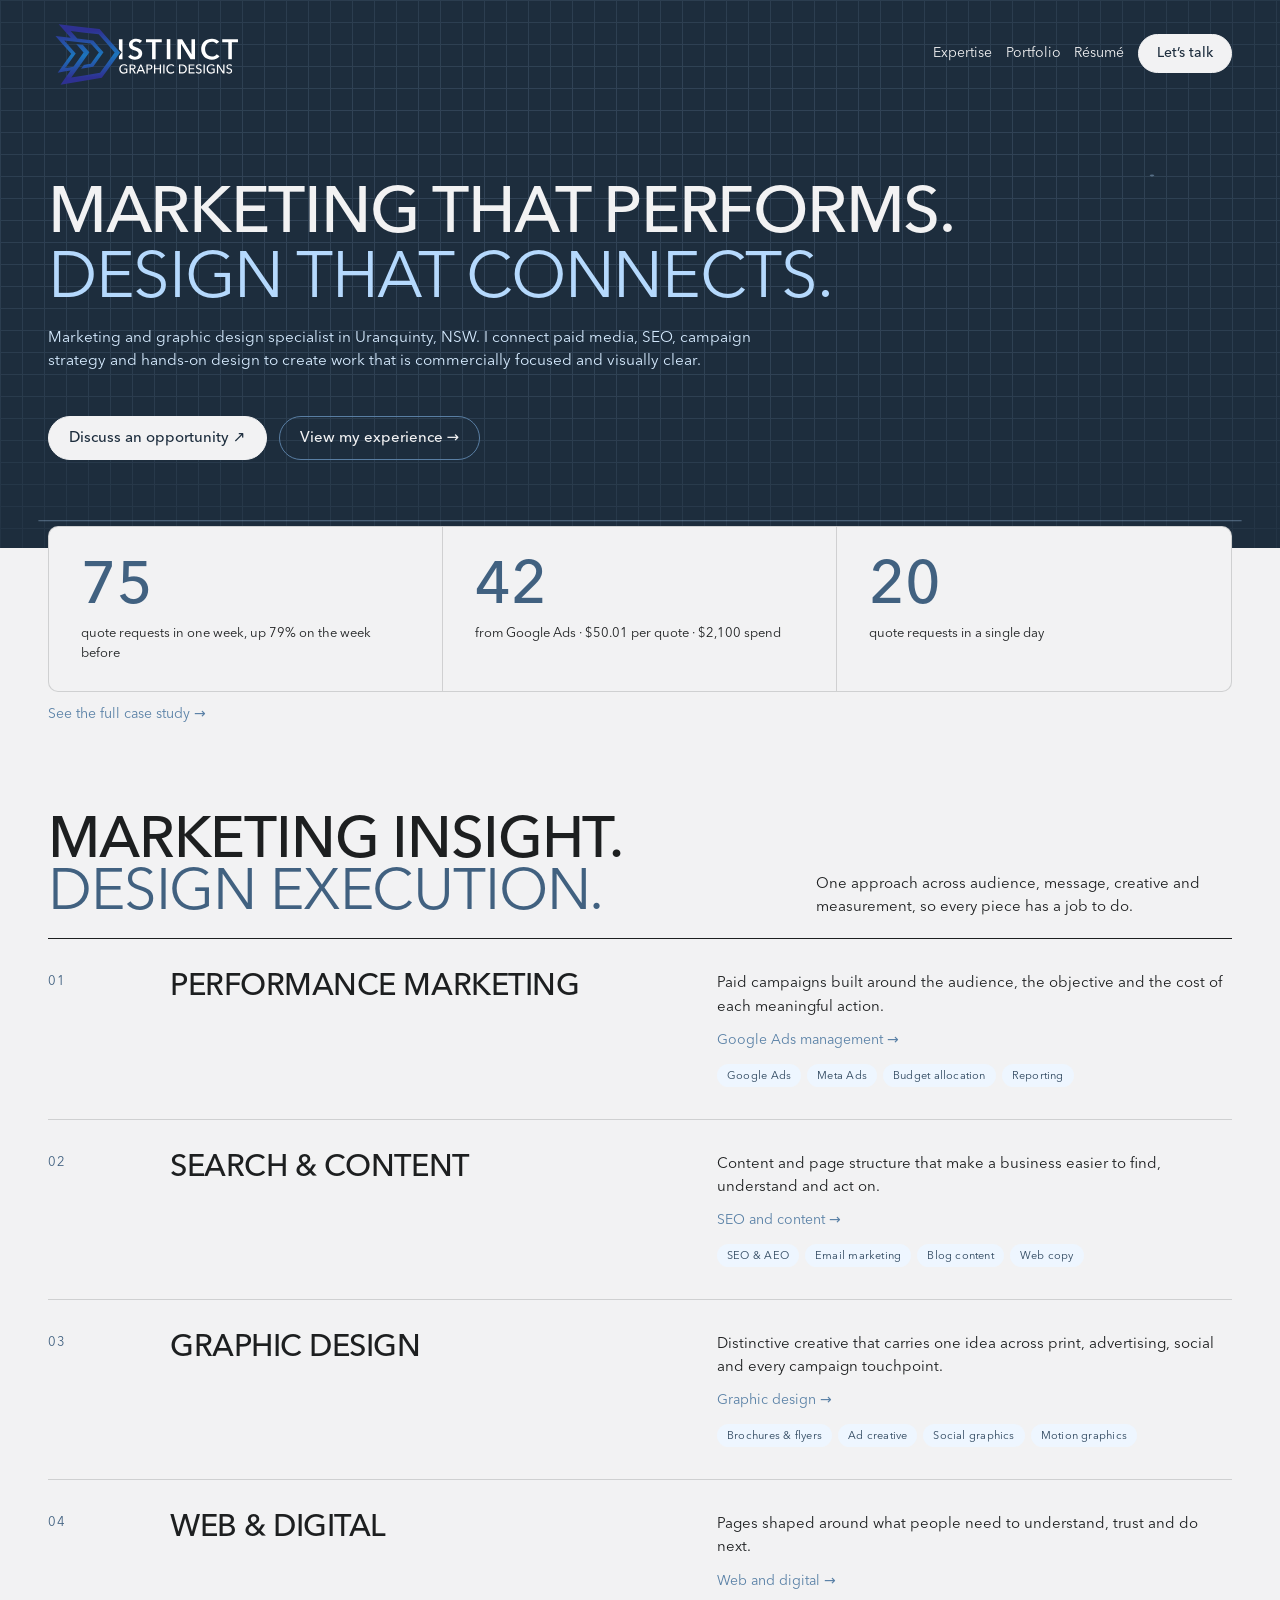
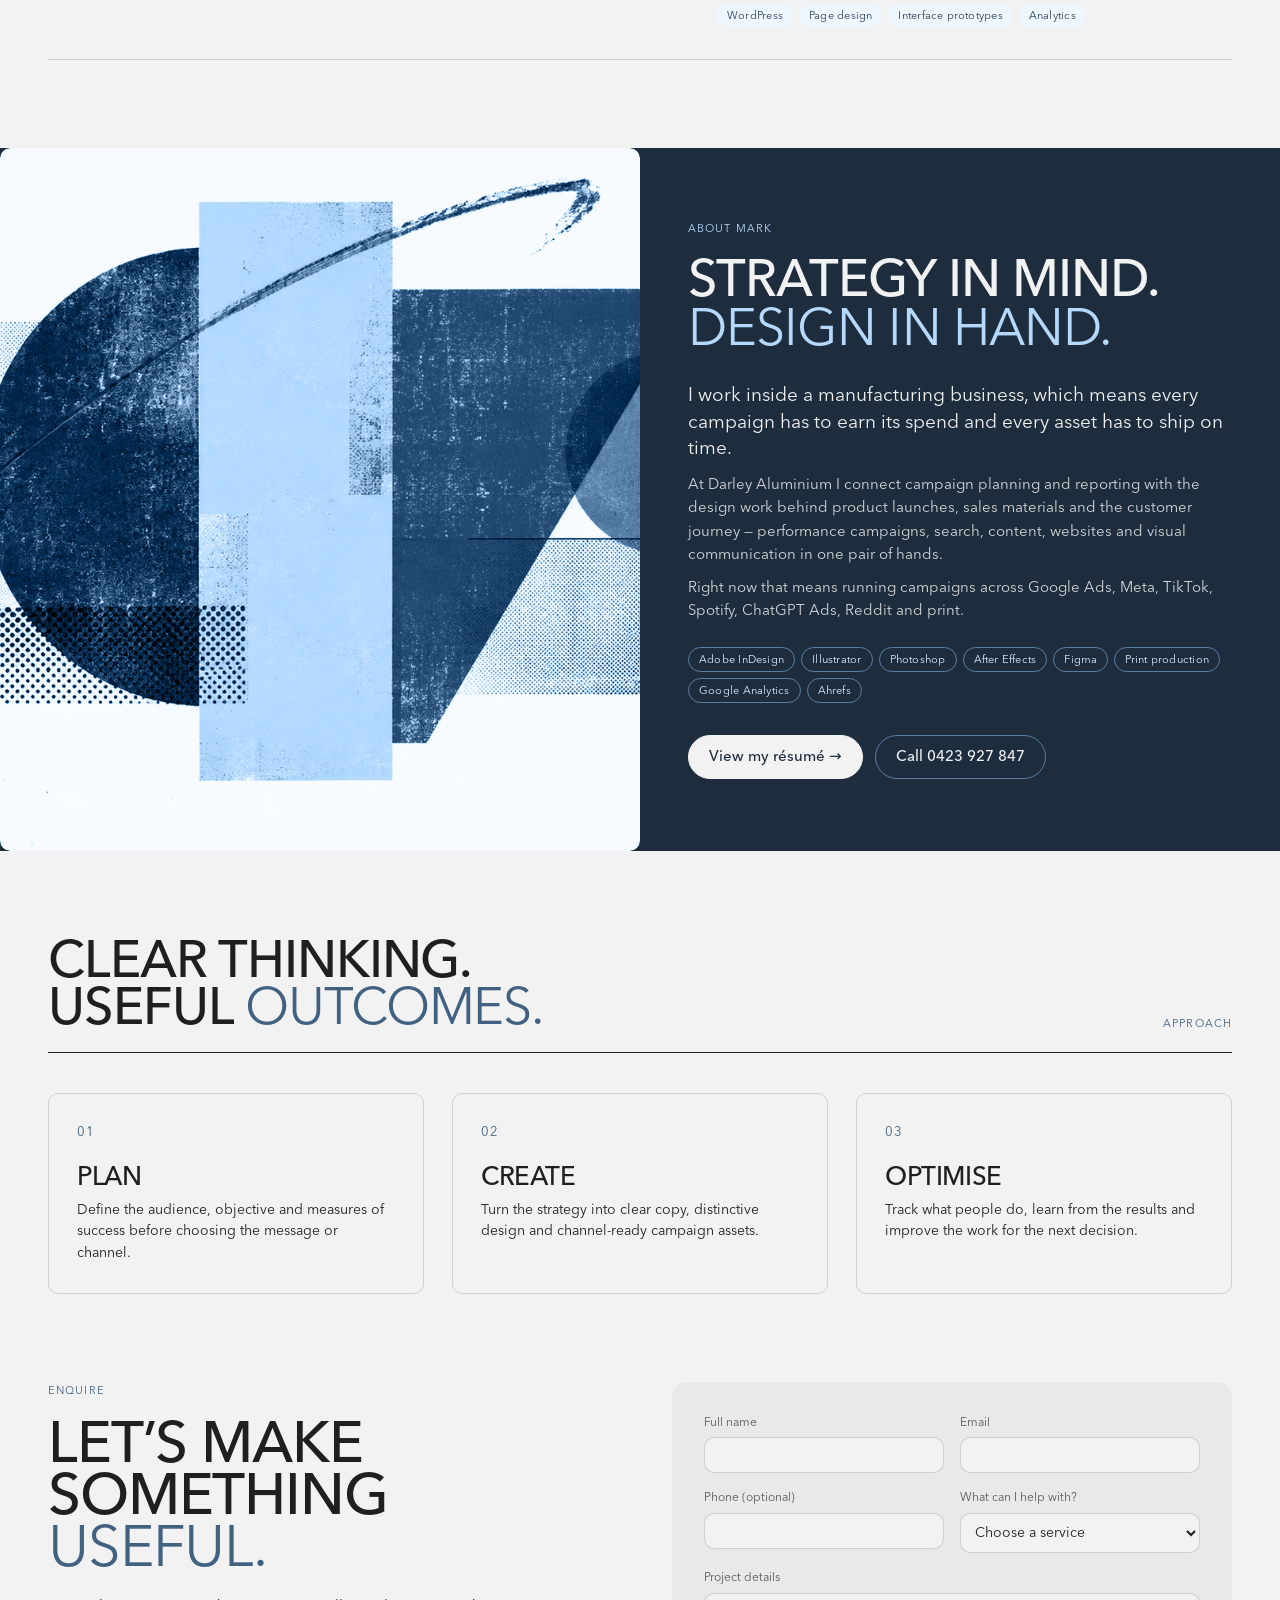
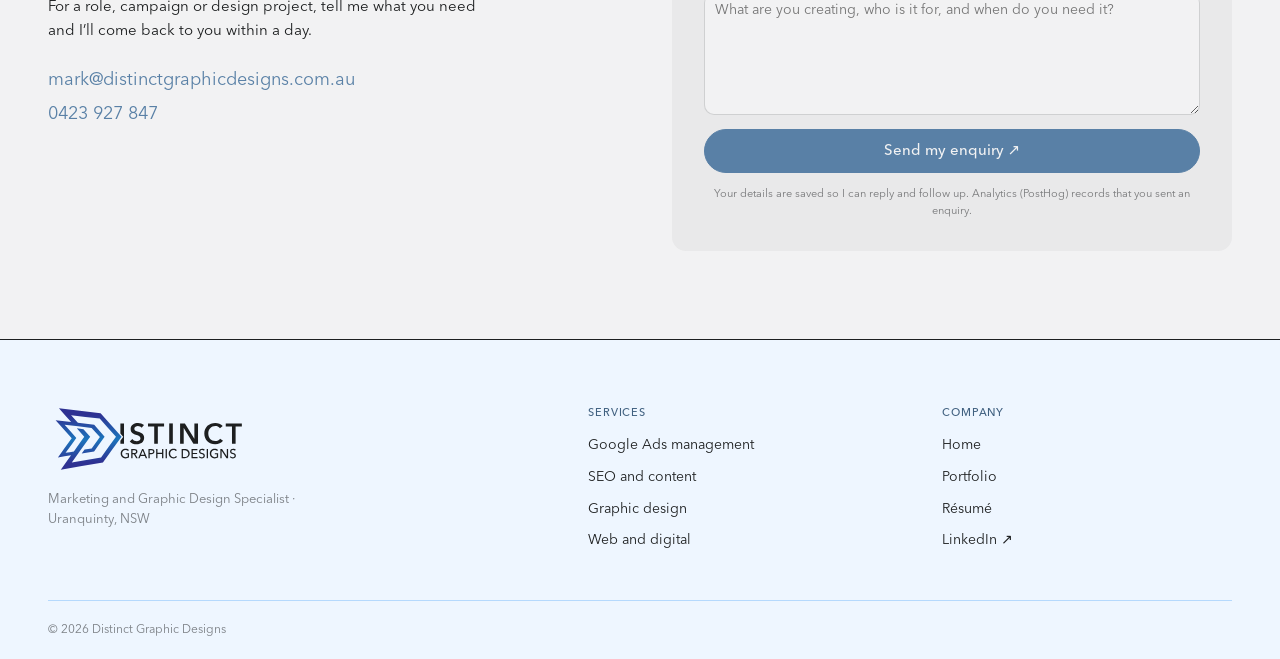
==== commit 0dcb415b: "Update site with verified ScreenGuard campaign results (18-24 Sep 2026) Replace the old two-week Goo" ====
--- a/index.html
+++ b/index.html
@@ -179,12 +179,13 @@
   </div>
 
   <div style="padding:0 var(--gutter);margin-top:clamp(-52px,-4vw,-32px)">
+    <p style="margin:0 0 12px;font-size:11px;letter-spacing:.1em;text-transform:uppercase;color:var(--color-neutral-700)">ScreenGuard campaign · 18–24 September 2026</p>
     <div class="blueprint" style="background:var(--color-bg);display:grid;grid-template-columns:repeat(auto-fit,minmax(min(100%,240px),1fr))">
-      <div style="padding:28px clamp(20px,2.5vw,32px);border-right:1px solid var(--color-divider)"><span style="font-family:var(--font-heading);font-weight:600;font-size:clamp(40px,5vw,60px);line-height:1;color:var(--color-accent-700)">27</span><p style="margin:8px 0 0;font-size:13px">quote requests from Google Ads</p></div>
-      <div style="padding:28px clamp(20px,2.5vw,32px);border-right:1px solid var(--color-divider)"><span style="font-family:var(--font-heading);font-weight:600;font-size:clamp(40px,5vw,60px);line-height:1;color:var(--color-accent-700)">$56.41</span><p style="margin:8px 0 0;font-size:13px">cost per enquiry · $1,523 spend</p></div>
-      <div style="padding:28px clamp(20px,2.5vw,32px)"><span style="font-family:var(--font-heading);font-weight:600;font-size:clamp(40px,5vw,60px);line-height:1;color:var(--color-accent-700)">59</span><p style="margin:8px 0 0;font-size:13px">quote requests, paid and organic</p></div>
-    </div>
-    <p style="margin:12px 0 0;font-size:11px;letter-spacing:.1em;text-transform:uppercase;color:var(--color-neutral-700)">Google Ads and organic search · a recent two-week window</p>
+      <div style="padding:28px clamp(20px,2.5vw,32px);border-right:1px solid var(--color-divider)"><span style="font-family:var(--font-heading);font-weight:600;font-size:clamp(40px,5vw,60px);line-height:1;color:var(--color-accent-700)">75</span><p style="margin:8px 0 0;font-size:13px">quote requests in one week, up 79% on the week before</p></div>
+      <div style="padding:28px clamp(20px,2.5vw,32px);border-right:1px solid var(--color-divider)"><span style="font-family:var(--font-heading);font-weight:600;font-size:clamp(40px,5vw,60px);line-height:1;color:var(--color-accent-700)">42</span><p style="margin:8px 0 0;font-size:13px">from Google Ads · $50.01 per quote · $2,100 spend</p></div>
+      <div style="padding:28px clamp(20px,2.5vw,32px)"><span style="font-family:var(--font-heading);font-weight:600;font-size:clamp(40px,5vw,60px);line-height:1;color:var(--color-accent-700)">20</span><p style="margin:8px 0 0;font-size:13px">quote requests in a single day</p></div>
+    </div>
+    <p style="margin:12px 0 0;font-size:14px"><a href="/portfolio/#screenguard-campaign-launch">See the full case study →</a></p>
   </div>
 
   <div id="services" style="padding:clamp(56px,7vw,88px) var(--gutter)">
@@ -222,6 +223,7 @@
       <h2 style="margin:0 0 28px;font-size:clamp(30px,4.2vw,52px);line-height:.94;letter-spacing:-.018em;text-transform:uppercase">Strategy in mind.<br><span style="color:var(--color-accent-300);font-weight:400">Design in hand.</span></h2>
       <p style="font-size:clamp(16px,1.6vw,19px);line-height:1.4">I work inside a manufacturing business, which means every campaign has to earn its spend and every asset has to ship on time.</p>
       <p style="font-size:15px;opacity:.85">At Darley Aluminium I connect campaign planning and reporting with the design work behind product launches, sales materials and the customer journey — performance campaigns, search, content, websites and visual communication in one pair of hands.</p>
+      <p style="font-size:15px;opacity:.85">Right now that means running campaigns across Google Ads, Meta, TikTok, Spotify, ChatGPT Ads, Reddit and print.</p>
       <div style="display:flex;flex-wrap:wrap;gap:6px;margin-top:24px"><span class="tag" style="border:1px solid var(--color-accent-600);color:var(--color-accent-200)">Adobe InDesign</span><span class="tag" style="border:1px solid var(--color-accent-600);color:var(--color-accent-200)">Illustrator</span><span class="tag" style="border:1px solid var(--color-accent-600);color:var(--color-accent-200)">Photoshop</span><span class="tag" style="border:1px solid var(--color-accent-600);color:var(--color-accent-200)">After Effects</span><span class="tag" style="border:1px solid var(--color-accent-600);color:var(--color-accent-200)">Figma</span><span class="tag" style="border:1px solid var(--color-accent-600);color:var(--color-accent-200)">Print production</span><span class="tag" style="border:1px solid var(--color-accent-600);color:var(--color-accent-200)">Google Analytics</span><span class="tag" style="border:1px solid var(--color-accent-600);color:var(--color-accent-200)">Ahrefs</span></div>
       <div style="margin-top:32px;display:flex;align-items:center;gap:12px;flex-wrap:wrap">
         <a class="btn" href="/resume.html" style="background:var(--color-bg);color:var(--color-accent-900);border-color:var(--color-bg);padding:12px 20px;font-size:15px">View my résumé →</a>
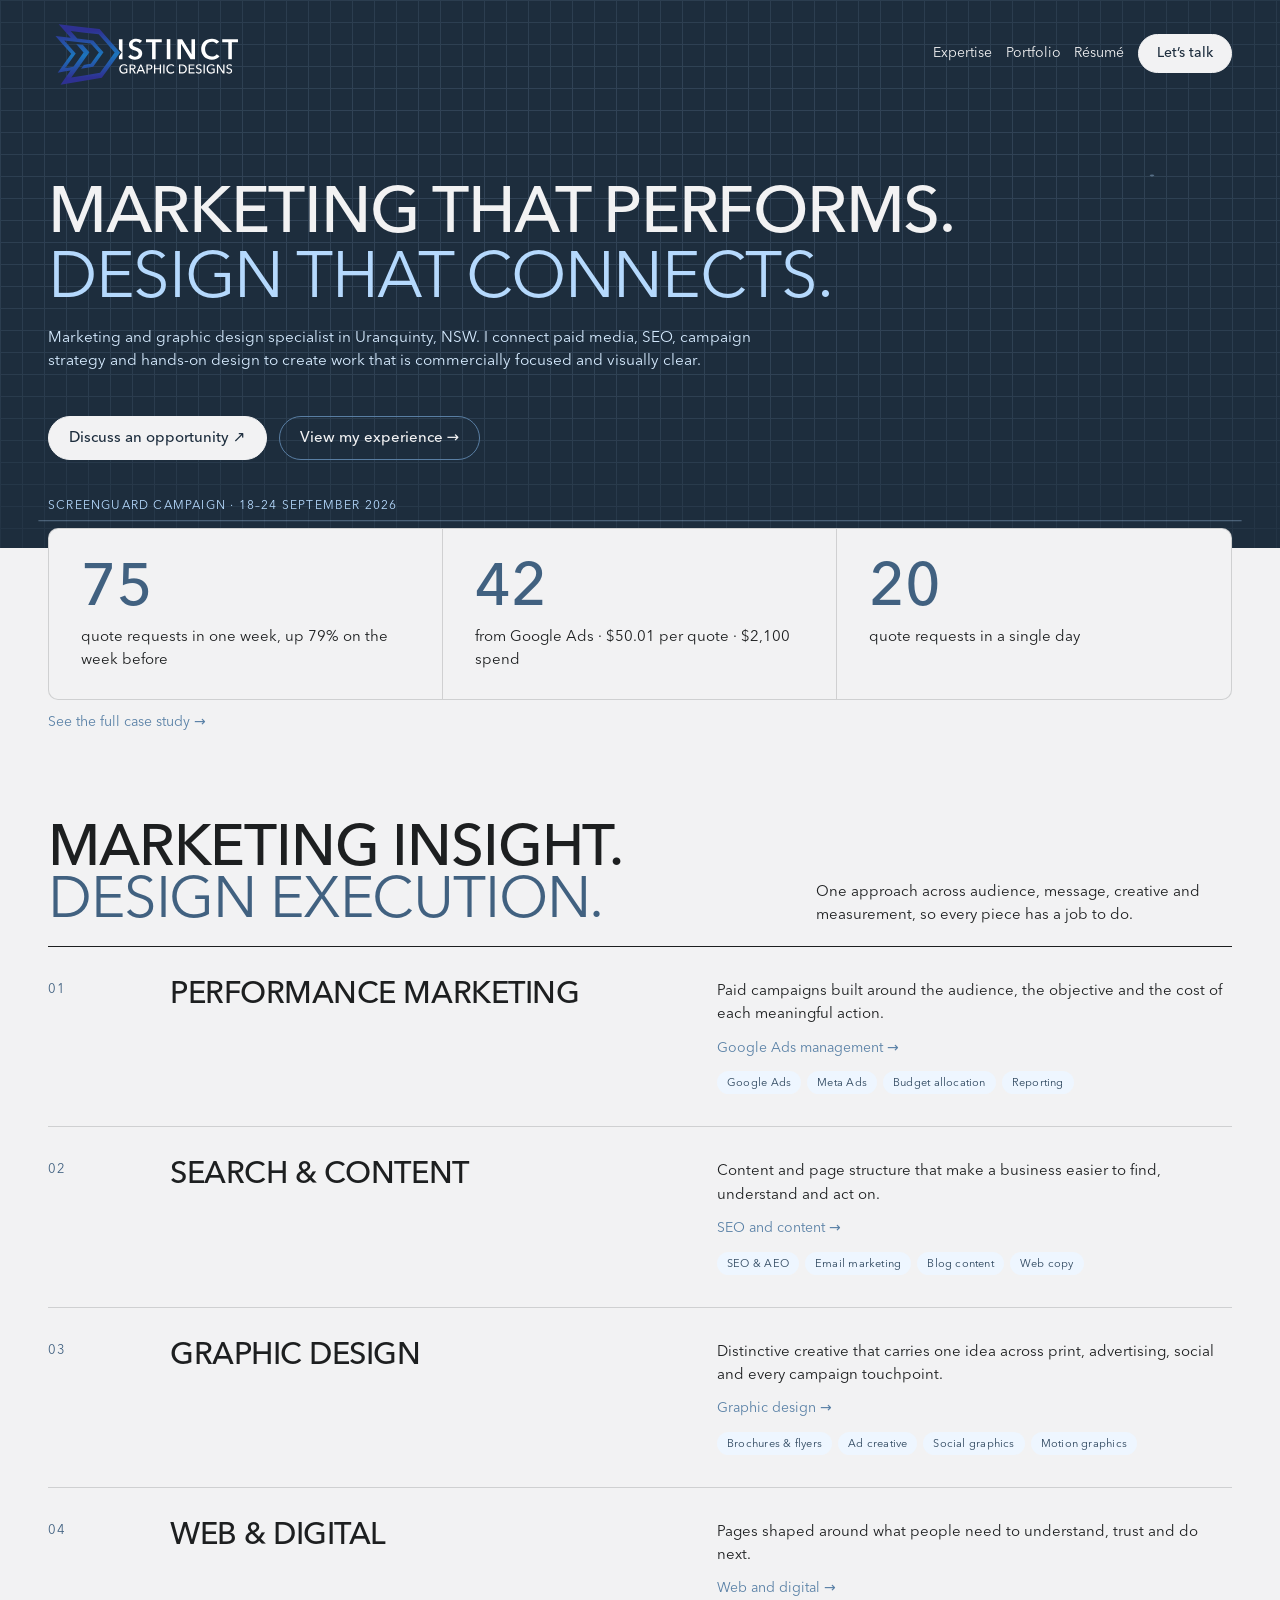
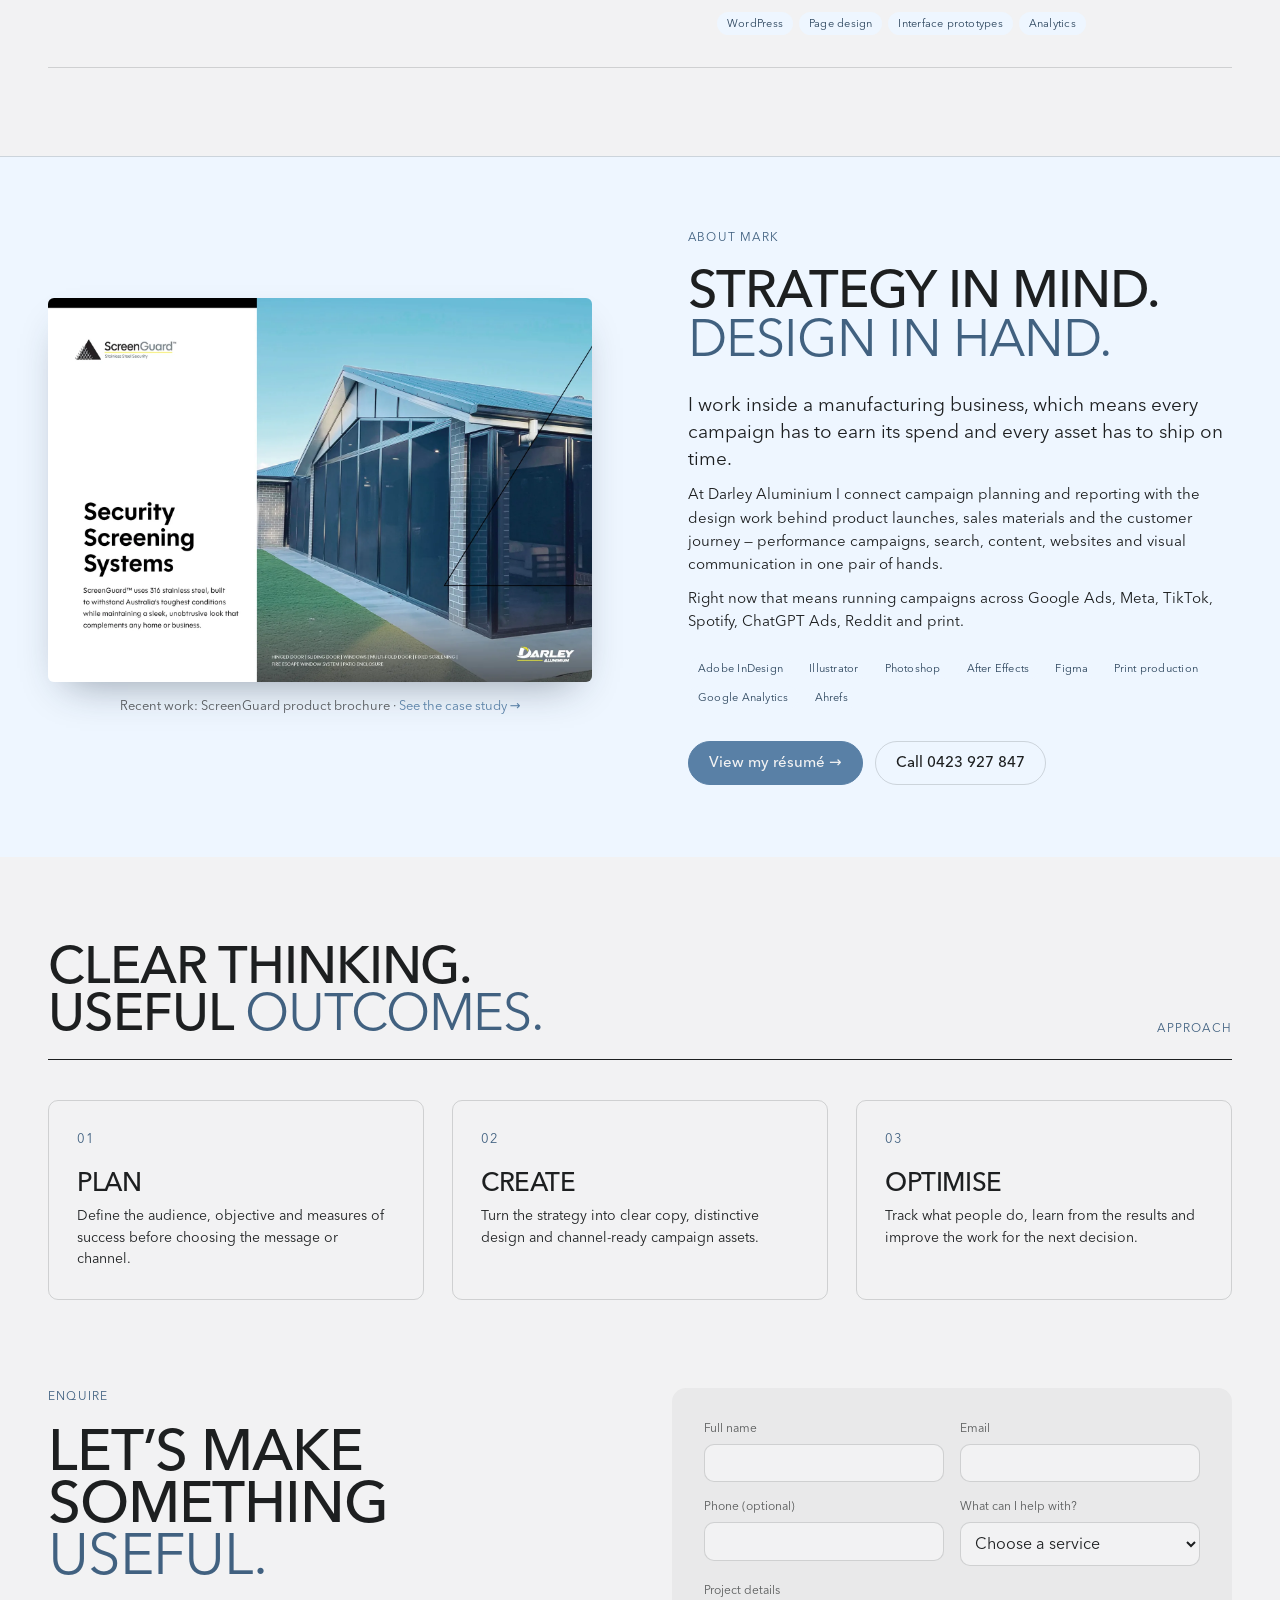
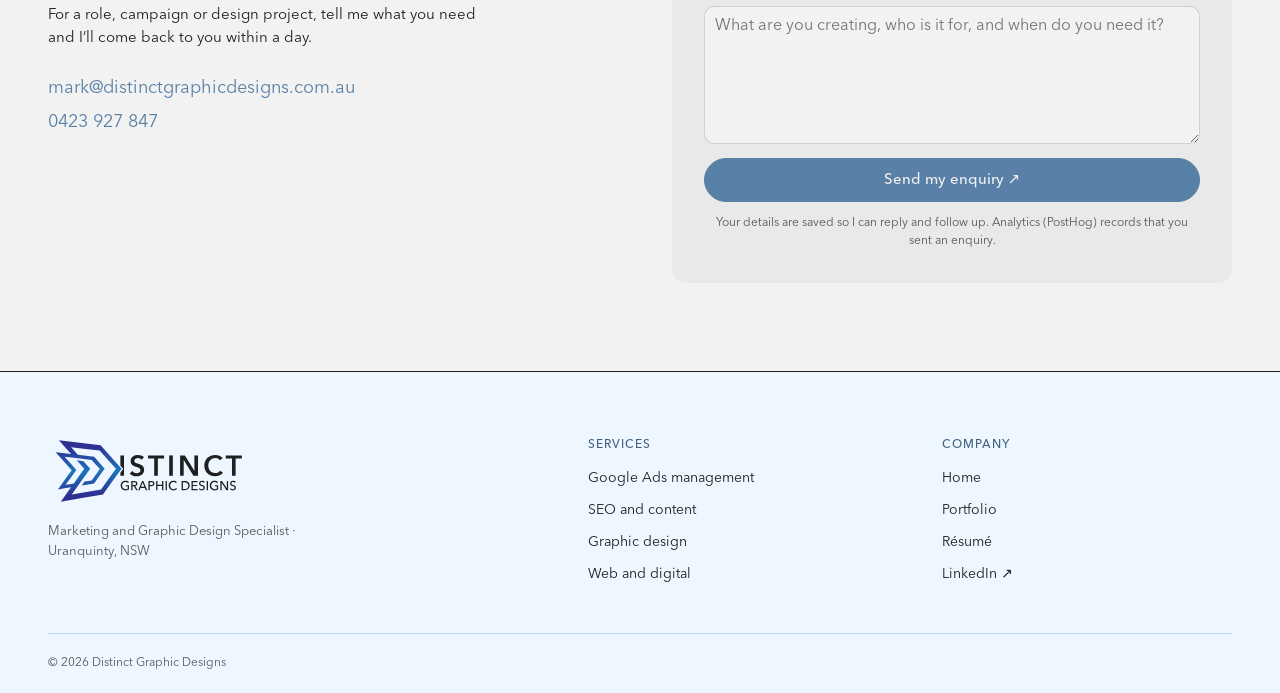
==== commit e1ceb802: "Apply design audit fixes: accessibility, sticky CTA bar, real work on home, headers and caching Co-A" ====
--- a/index.html
+++ b/index.html
@@ -24,6 +24,10 @@
   "@id": "https://distinctgraphicdesigns.com.au/#organization",
   "name": "Distinct Graphic Designs",
   "url": "https://distinctgraphicdesigns.com.au/",
+  "logo": {
+    "@type": "ImageObject",
+    "url": "https://distinctgraphicdesigns.com.au/favicon-512.png"
+  },
   "telephone": "+61423927847",
   "email": "mark@distinctgraphicdesigns.com.au",
   "address": {
@@ -53,19 +57,9 @@
   "sameAs": ["https://www.linkedin.com/in/mtlee91/"]
 }
 </script>
-<script type="application/ld+json">
-{
-  "@context": "https://schema.org",
-  "@type": "Organization",
-  "@id": "https://distinctgraphicdesigns.com.au/#organization",
-  "name": "Distinct Graphic Designs",
-  "url": "https://distinctgraphicdesigns.com.au/",
-  "logo": {
-    "@type": "ImageObject",
-    "url": "https://distinctgraphicdesigns.com.au/favicon-512.png"
-  }
-}
-</script>
+<meta name="theme-color" content="#1d2d3d">
+<link rel="preload" href="/assets/fonts/AvenirNextWorld-Regular.woff2" as="font" type="font/woff2" crossorigin>
+<link rel="preload" href="/assets/fonts/AvenirNextWorld-Medium.woff2" as="font" type="font/woff2" crossorigin>
 <link rel="icon" href="/favicon.ico" sizes="48x48">
 <link rel="icon" href="/assets/favicon.svg" type="image/svg+xml">
 <link rel="icon" href="/favicon-192.png" type="image/png" sizes="192x192">
@@ -142,7 +136,9 @@
 <noscript><iframe src="https://www.googletagmanager.com/ns.html?id=GTM-KLMJ655L"
 height="0" width="0" style="display:none;visibility:hidden"></iframe></noscript>
 <!-- End Google Tag Manager (noscript) -->
+<a class="skip-link" href="#main">Skip to content</a>
 <div style="background:var(--color-bg);color:var(--color-text);font-family:var(--font-body)">
+<main id="main" tabindex="-1">
 
   <div style="background:var(--color-accent-900);color:var(--color-bg);padding:0 0 clamp(56px,7vw,88px);position:relative;overflow:hidden"><div class="hero-grid"></div><svg class="hero-plot" viewBox="0 0 100 100" preserveAspectRatio="none" aria-hidden="true" style="opacity:.38">
   <line class="axis" x1="3" y1="95" x2="97" y2="95" vector-effect="non-scaling-stroke" style="opacity:1;animation:none"></line>
@@ -155,7 +151,7 @@
   <span class="node peak" style="left:90%;top:32%;animation-delay:3.5s"></span>
   <span class="ring" style="left:90%;top:32%"></span>
 </div>
-    <header class="nav" style="position:relative;z-index:1;padding:20px var(--gutter);flex-wrap:wrap">
+    <header role="banner" class="nav" style="position:relative;z-index:1;padding:20px var(--gutter);flex-wrap:wrap">
       <a href="/" class="nav-brand" style="margin-right:auto;display:flex;align-items:center"><img src="assets/logo-v2-rev.svg" alt="Distinct Graphic Designs" style="width:clamp(150px,18vw,196px)"></a>
       <button class="nav-toggle" type="button" aria-expanded="false" aria-controls="nav-links" aria-label="Menu"><span></span><span></span><span></span></button>
       <nav class="nav-links" id="nav-links" aria-label="Main">
@@ -167,7 +163,7 @@
     </header>
     <div style="position:relative;z-index:1;padding:clamp(40px,6vw,72px) var(--gutter) 0">
 
-      <h1 style="margin:0;font-size:clamp(26px,5.1vw,66px);line-height:1;letter-spacing:-.02em;text-transform:uppercase;text-wrap:balance">Marketing that performs.<br><span style="font-weight:400;color:var(--color-accent-300)">Design that connects.</span></h1>
+      <h1 style="margin:0;font-size:clamp(34px,5.1vw,66px);line-height:1;letter-spacing:-.02em;text-transform:uppercase;text-wrap:balance">Marketing that performs.<br><span style="font-weight:400;color:var(--color-accent-300)">Design that connects.</span></h1>
       <p style="margin:16px 0 0;font-size:clamp(14px,1.2vw,16px);line-height:1.5;max-width:44rem;color:var(--color-accent-200);text-wrap:pretty">Marketing and graphic design specialist in Uranquinty, NSW. I connect paid media, SEO, campaign strategy and hands-on design to create work that is commercially focused and visually clear.</p>
       <div style="margin-top:clamp(28px,4vw,44px)">
         <div style="display:flex;align-items:center;gap:12px;flex-wrap:wrap">
@@ -178,12 +174,12 @@
     </div>
   </div>
 
-  <div style="padding:0 var(--gutter);margin-top:clamp(-52px,-4vw,-32px)">
-    <p style="margin:0 0 12px;font-size:11px;letter-spacing:.1em;text-transform:uppercase;color:var(--color-neutral-700)">ScreenGuard campaign · 18–24 September 2026</p>
+  <div style="position:relative;z-index:2;padding:0 var(--gutter);margin-top:clamp(-52px,-4vw,-32px)">
+    <p style="margin:0 0 12px;font-size:12px;letter-spacing:.1em;text-transform:uppercase;color:var(--color-accent-300)">ScreenGuard campaign · 18–24 September 2026</p>
     <div class="blueprint" style="background:var(--color-bg);display:grid;grid-template-columns:repeat(auto-fit,minmax(min(100%,240px),1fr))">
-      <div style="padding:28px clamp(20px,2.5vw,32px);border-right:1px solid var(--color-divider)"><span style="font-family:var(--font-heading);font-weight:600;font-size:clamp(40px,5vw,60px);line-height:1;color:var(--color-accent-700)">75</span><p style="margin:8px 0 0;font-size:13px">quote requests in one week, up 79% on the week before</p></div>
-      <div style="padding:28px clamp(20px,2.5vw,32px);border-right:1px solid var(--color-divider)"><span style="font-family:var(--font-heading);font-weight:600;font-size:clamp(40px,5vw,60px);line-height:1;color:var(--color-accent-700)">42</span><p style="margin:8px 0 0;font-size:13px">from Google Ads · $50.01 per quote · $2,100 spend</p></div>
-      <div style="padding:28px clamp(20px,2.5vw,32px)"><span style="font-family:var(--font-heading);font-weight:600;font-size:clamp(40px,5vw,60px);line-height:1;color:var(--color-accent-700)">20</span><p style="margin:8px 0 0;font-size:13px">quote requests in a single day</p></div>
+      <div style="padding:28px clamp(20px,2.5vw,32px);border-right:1px solid var(--color-divider)"><span style="font-family:var(--font-heading);font-weight:600;font-size:clamp(40px,5vw,60px);line-height:1;color:var(--color-accent-700)" data-count="75">75</span><p style="margin:8px 0 0;font-size:15px">quote requests in one week, up 79% on the week before</p></div>
+      <div style="padding:28px clamp(20px,2.5vw,32px);border-right:1px solid var(--color-divider)"><span style="font-family:var(--font-heading);font-weight:600;font-size:clamp(40px,5vw,60px);line-height:1;color:var(--color-accent-700)" data-count="42">42</span><p style="margin:8px 0 0;font-size:15px">from Google Ads · $50.01 per quote · $2,100 spend</p></div>
+      <div style="padding:28px clamp(20px,2.5vw,32px)"><span style="font-family:var(--font-heading);font-weight:600;font-size:clamp(40px,5vw,60px);line-height:1;color:var(--color-accent-700)" data-count="20">20</span><p style="margin:8px 0 0;font-size:15px">quote requests in a single day</p></div>
     </div>
     <p style="margin:12px 0 0;font-size:14px"><a href="/portfolio/#screenguard-campaign-launch">See the full case study →</a></p>
   </div>
@@ -193,41 +189,41 @@
       <h2 style="margin:0;font-size:clamp(32px,4.6vw,58px);line-height:.9;letter-spacing:-.02em;text-transform:uppercase">Marketing insight.<br><span style="color:var(--color-accent-700);font-weight:400">Design execution.</span></h2>
       <p style="margin:0;max-width:26rem;font-size:15px">One approach across audience, message, creative and measurement, so every piece has a job to do.</p>
     </div>
-    <div class="split-row" style="display:grid;grid-template-columns:minmax(0,90px) minmax(0,1fr) minmax(0,1fr);gap:clamp(16px,2.5vw,32px);padding:32px 0;border-bottom:1px solid var(--color-divider);align-items:start">
+    <div class="split-row" data-reveal style="display:grid;grid-template-columns:minmax(0,90px) minmax(0,1fr) minmax(0,1fr);gap:clamp(16px,2.5vw,32px);padding:32px 0;border-bottom:1px solid var(--color-divider);align-items:start">
       <p style="margin:0;font-family:var(--font-heading);font-size:13px;letter-spacing:.1em;color:var(--color-accent-700)">01</p>
       <h3 style="margin:0;font-size:clamp(22px,2.4vw,31px);line-height:1;text-transform:uppercase">Performance marketing</h3>
       <div><p style="margin:0 0 12px;font-size:15px">Paid campaigns built around the audience, the objective and the cost of each meaningful action.</p><p style="margin:0 0 12px;font-size:14px"><a href="/google-ads-management/">Google Ads management →</a></p><div style="display:flex;flex-wrap:wrap;gap:6px"><span class="tag tag-accent">Google Ads</span><span class="tag tag-accent">Meta Ads</span><span class="tag tag-accent">Budget allocation</span><span class="tag tag-accent">Reporting</span></div></div>
     </div>
-    <div class="split-row" style="display:grid;grid-template-columns:minmax(0,90px) minmax(0,1fr) minmax(0,1fr);gap:clamp(16px,2.5vw,32px);padding:32px 0;border-bottom:1px solid var(--color-divider);align-items:start">
+    <div class="split-row" data-reveal style="display:grid;grid-template-columns:minmax(0,90px) minmax(0,1fr) minmax(0,1fr);gap:clamp(16px,2.5vw,32px);padding:32px 0;border-bottom:1px solid var(--color-divider);align-items:start">
       <p style="margin:0;font-family:var(--font-heading);font-size:13px;letter-spacing:.1em;color:var(--color-accent-700)">02</p>
       <h3 style="margin:0;font-size:clamp(22px,2.4vw,31px);line-height:1;text-transform:uppercase">Search &amp; content</h3>
       <div><p style="margin:0 0 12px;font-size:15px">Content and page structure that make a business easier to find, understand and act on.</p><p style="margin:0 0 12px;font-size:14px"><a href="/seo-and-content/">SEO and content →</a></p><div style="display:flex;flex-wrap:wrap;gap:6px"><span class="tag tag-accent">SEO &amp; AEO</span><span class="tag tag-accent">Email marketing</span><span class="tag tag-accent">Blog content</span><span class="tag tag-accent">Web copy</span></div></div>
     </div>
-    <div class="split-row" style="display:grid;grid-template-columns:minmax(0,90px) minmax(0,1fr) minmax(0,1fr);gap:clamp(16px,2.5vw,32px);padding:32px 0;border-bottom:1px solid var(--color-divider);align-items:start">
+    <div class="split-row" data-reveal style="display:grid;grid-template-columns:minmax(0,90px) minmax(0,1fr) minmax(0,1fr);gap:clamp(16px,2.5vw,32px);padding:32px 0;border-bottom:1px solid var(--color-divider);align-items:start">
       <p style="margin:0;font-family:var(--font-heading);font-size:13px;letter-spacing:.1em;color:var(--color-accent-700)">03</p>
       <h3 style="margin:0;font-size:clamp(22px,2.4vw,31px);line-height:1;text-transform:uppercase">Graphic design</h3>
       <div><p style="margin:0 0 12px;font-size:15px">Distinctive creative that carries one idea across print, advertising, social and every campaign touchpoint.</p><p style="margin:0 0 12px;font-size:14px"><a href="/graphic-design/">Graphic design →</a></p><div style="display:flex;flex-wrap:wrap;gap:6px"><span class="tag tag-accent">Brochures &amp; flyers</span><span class="tag tag-accent">Ad creative</span><span class="tag tag-accent">Social graphics</span><span class="tag tag-accent">Motion graphics</span></div></div>
     </div>
-    <div class="split-row" style="display:grid;grid-template-columns:minmax(0,90px) minmax(0,1fr) minmax(0,1fr);gap:clamp(16px,2.5vw,32px);padding:32px 0;border-bottom:1px solid var(--color-divider);align-items:start">
+    <div class="split-row" data-reveal style="display:grid;grid-template-columns:minmax(0,90px) minmax(0,1fr) minmax(0,1fr);gap:clamp(16px,2.5vw,32px);padding:32px 0;border-bottom:1px solid var(--color-divider);align-items:start">
       <p style="margin:0;font-family:var(--font-heading);font-size:13px;letter-spacing:.1em;color:var(--color-accent-700)">04</p>
       <h3 style="margin:0;font-size:clamp(22px,2.4vw,31px);line-height:1;text-transform:uppercase">Web &amp; digital</h3>
       <div><p style="margin:0 0 12px;font-size:15px">Pages shaped around what people need to understand, trust and do next.</p><p style="margin:0 0 12px;font-size:14px"><a href="/web-and-digital/">Web and digital →</a></p><div style="display:flex;flex-wrap:wrap;gap:6px"><span class="tag tag-accent">WordPress</span><span class="tag tag-accent">Page design</span><span class="tag tag-accent">Interface prototypes</span><span class="tag tag-accent">Analytics</span></div></div>
     </div>
   </div>
 
-  <div style="background:var(--color-accent-900)">
+  <div style="background:var(--color-accent-100);border-top:1px solid var(--color-divider)">
   <div id="about" style="display:grid;grid-template-columns:repeat(auto-fit,minmax(min(100%,420px),1fr));align-items:stretch;max-width:var(--content-max);margin:0 auto">
-    <figure class="duotone" style="height:100%"><img src="assets/hero-collage.webp" alt="A colourful abstract collage showing layered campaign design elements" width="1774" height="887" loading="lazy" decoding="async" style="width:100%;height:100%;min-height:480px;object-fit:cover"></figure>
-    <div style="background:var(--color-accent-900);color:var(--color-bg);padding:clamp(40px,6vw,72px) clamp(20px,4vw,48px)">
-      <p style="margin:0 0 20px;font-size:11px;letter-spacing:.1em;text-transform:uppercase;color:var(--color-accent-300)">About Mark</p>
-      <h2 style="margin:0 0 28px;font-size:clamp(30px,4.2vw,52px);line-height:.94;letter-spacing:-.018em;text-transform:uppercase">Strategy in mind.<br><span style="color:var(--color-accent-300);font-weight:400">Design in hand.</span></h2>
+    <figure data-reveal style="margin:0;display:flex;flex-direction:column;justify-content:center;align-items:center;gap:14px;padding:clamp(32px,5vw,64px) clamp(20px,4vw,48px)"><a href="/portfolio/#screenguard-campaign-launch" style="display:block;width:100%;max-width:560px"><img src="assets/portfolio/screenguard-brochure-cover.webp" alt="Cover of the ScreenGuard product brochure, showing a home fitted with stainless steel security screening" width="1600" height="1128" loading="lazy" decoding="async" style="width:100%;height:auto;border-radius:6px;box-shadow:0 18px 40px -18px rgba(29,45,61,.45)"></a><figcaption style="margin:0;font-size:13px">Recent work: ScreenGuard product brochure · <a href="/portfolio/#screenguard-campaign-launch">See the case study →</a></figcaption></figure>
+    <div data-reveal style="color:var(--color-text);padding:clamp(40px,6vw,72px) clamp(20px,4vw,48px)">
+      <p style="margin:0 0 20px;font-size:12px;letter-spacing:.1em;text-transform:uppercase;color:var(--color-accent-700)">About Mark</p>
+      <h2 style="margin:0 0 28px;font-size:clamp(30px,4.2vw,52px);line-height:.94;letter-spacing:-.018em;text-transform:uppercase">Strategy in mind.<br><span style="color:var(--color-accent-700);font-weight:400">Design in hand.</span></h2>
       <p style="font-size:clamp(16px,1.6vw,19px);line-height:1.4">I work inside a manufacturing business, which means every campaign has to earn its spend and every asset has to ship on time.</p>
-      <p style="font-size:15px;opacity:.85">At Darley Aluminium I connect campaign planning and reporting with the design work behind product launches, sales materials and the customer journey — performance campaigns, search, content, websites and visual communication in one pair of hands.</p>
-      <p style="font-size:15px;opacity:.85">Right now that means running campaigns across Google Ads, Meta, TikTok, Spotify, ChatGPT Ads, Reddit and print.</p>
-      <div style="display:flex;flex-wrap:wrap;gap:6px;margin-top:24px"><span class="tag" style="border:1px solid var(--color-accent-600);color:var(--color-accent-200)">Adobe InDesign</span><span class="tag" style="border:1px solid var(--color-accent-600);color:var(--color-accent-200)">Illustrator</span><span class="tag" style="border:1px solid var(--color-accent-600);color:var(--color-accent-200)">Photoshop</span><span class="tag" style="border:1px solid var(--color-accent-600);color:var(--color-accent-200)">After Effects</span><span class="tag" style="border:1px solid var(--color-accent-600);color:var(--color-accent-200)">Figma</span><span class="tag" style="border:1px solid var(--color-accent-600);color:var(--color-accent-200)">Print production</span><span class="tag" style="border:1px solid var(--color-accent-600);color:var(--color-accent-200)">Google Analytics</span><span class="tag" style="border:1px solid var(--color-accent-600);color:var(--color-accent-200)">Ahrefs</span></div>
+      <p style="font-size:15px">At Darley Aluminium I connect campaign planning and reporting with the design work behind product launches, sales materials and the customer journey — performance campaigns, search, content, websites and visual communication in one pair of hands.</p>
+      <p style="font-size:15px">Right now that means running campaigns across Google Ads, Meta, TikTok, Spotify, ChatGPT Ads, Reddit and print.</p>
+      <div style="display:flex;flex-wrap:wrap;gap:6px;margin-top:24px"><span class="tag tag-accent">Adobe InDesign</span><span class="tag tag-accent">Illustrator</span><span class="tag tag-accent">Photoshop</span><span class="tag tag-accent">After Effects</span><span class="tag tag-accent">Figma</span><span class="tag tag-accent">Print production</span><span class="tag tag-accent">Google Analytics</span><span class="tag tag-accent">Ahrefs</span></div>
       <div style="margin-top:32px;display:flex;align-items:center;gap:12px;flex-wrap:wrap">
-        <a class="btn" href="/resume.html" style="background:var(--color-bg);color:var(--color-accent-900);border-color:var(--color-bg);padding:12px 20px;font-size:15px">View my résumé →</a>
-        <a class="btn" href="tel:+61423927847" style="color:var(--color-bg);border-color:var(--color-accent-600);padding:12px 20px;font-size:15px">Call 0423 927 847</a>
+        <a class="btn btn-primary" href="/resume.html" style="padding:12px 20px;font-size:15px">View my résumé →</a>
+        <a class="btn btn-secondary" href="tel:+61423927847" style="padding:12px 20px;font-size:15px">Call 0423 927 847</a>
       </div>
     </div>
   </div>
@@ -236,18 +232,18 @@
   <div style="padding:clamp(56px,7vw,88px) var(--gutter)">
     <div style="display:flex;justify-content:space-between;align-items:flex-end;gap:clamp(24px,4vw,48px);flex-wrap:wrap;padding-bottom:20px;border-bottom:1px solid var(--color-text)">
       <h2 style="margin:0;font-size:clamp(30px,4.2vw,52px);line-height:.9;letter-spacing:-.02em;text-transform:uppercase">Clear thinking.<br>Useful <span style="color:var(--color-accent-700);font-weight:400">outcomes.</span></h2>
-      <p style="margin:0;font-size:11px;letter-spacing:.1em;text-transform:uppercase;color:var(--color-accent-700)">Approach</p>
+      <p style="margin:0;font-size:12px;letter-spacing:.1em;text-transform:uppercase;color:var(--color-accent-700)">Approach</p>
     </div>
     <div style="display:grid;grid-template-columns:repeat(auto-fit,minmax(min(100%,260px),1fr));gap:28px;margin-top:40px">
-      <div class="blueprint" style="padding:28px"><p style="margin:0 0 20px;font-family:var(--font-heading);font-size:13px;letter-spacing:.1em;color:var(--color-accent-700)">01</p><h3 style="margin:0 0 8px;font-size:26px;text-transform:uppercase">Plan</h3><p style="margin:0;font-size:14px">Define the audience, objective and measures of success before choosing the message or channel.</p></div>
-      <div class="blueprint" style="padding:28px"><p style="margin:0 0 20px;font-family:var(--font-heading);font-size:13px;letter-spacing:.1em;color:var(--color-accent-700)">02</p><h3 style="margin:0 0 8px;font-size:26px;text-transform:uppercase">Create</h3><p style="margin:0;font-size:14px">Turn the strategy into clear copy, distinctive design and channel-ready campaign assets.</p></div>
-      <div class="blueprint" style="padding:28px"><p style="margin:0 0 20px;font-family:var(--font-heading);font-size:13px;letter-spacing:.1em;color:var(--color-accent-700)">03</p><h3 style="margin:0 0 8px;font-size:26px;text-transform:uppercase">Optimise</h3><p style="margin:0;font-size:14px">Track what people do, learn from the results and improve the work for the next decision.</p></div>
+      <div class="blueprint" data-reveal style="padding:28px"><p style="margin:0 0 20px;font-family:var(--font-heading);font-size:13px;letter-spacing:.1em;color:var(--color-accent-700)">01</p><h3 style="margin:0 0 8px;font-size:26px;text-transform:uppercase">Plan</h3><p style="margin:0;font-size:14px">Define the audience, objective and measures of success before choosing the message or channel.</p></div>
+      <div class="blueprint" data-reveal style="transition-delay:.08s;padding:28px"><p style="margin:0 0 20px;font-family:var(--font-heading);font-size:13px;letter-spacing:.1em;color:var(--color-accent-700)">02</p><h3 style="margin:0 0 8px;font-size:26px;text-transform:uppercase">Create</h3><p style="margin:0;font-size:14px">Turn the strategy into clear copy, distinctive design and channel-ready campaign assets.</p></div>
+      <div class="blueprint" data-reveal style="transition-delay:.16s;padding:28px"><p style="margin:0 0 20px;font-family:var(--font-heading);font-size:13px;letter-spacing:.1em;color:var(--color-accent-700)">03</p><h3 style="margin:0 0 8px;font-size:26px;text-transform:uppercase">Optimise</h3><p style="margin:0;font-size:14px">Track what people do, learn from the results and improve the work for the next decision.</p></div>
     </div>
   </div>
 
   <div id="enquire" style="display:grid;grid-template-columns:repeat(auto-fit,minmax(min(100%,360px),1fr));gap:clamp(32px,5vw,64px);padding:0 var(--gutter) clamp(56px,7vw,88px)">
     <div>
-      <p style="margin:0 0 20px;font-size:11px;letter-spacing:.1em;text-transform:uppercase;color:var(--color-accent-700)">Enquire</p>
+      <p style="margin:0 0 20px;font-size:12px;letter-spacing:.1em;text-transform:uppercase;color:var(--color-accent-700)">Enquire</p>
       <h2 style="margin:0 0 20px;font-size:clamp(32px,4.6vw,58px);line-height:.9;letter-spacing:-.02em;text-transform:uppercase">Let’s make<br>something <span style="color:var(--color-accent-700);font-weight:400">useful.</span></h2>
       <p style="max-width:28rem;font-size:15px">For a role, campaign or design project, tell me what you need and I’ll come back to you within a day.</p>
       <div style="margin-top:24px;display:flex;flex-direction:column;align-items:flex-start;gap:6px">
@@ -257,18 +253,20 @@
     </div>
     <form id="enquiry-form" style="padding:clamp(20px,3vw,32px);background:var(--color-surface)">
       <div style="display:grid;grid-template-columns:repeat(auto-fit,minmax(min(100%,180px),1fr));gap:16px">
-        <div class="field"><label for="f-name">Full name</label><input id="f-name" class="input" type="text" name="name" required style="background:var(--color-bg)"></div>
-        <div class="field"><label for="f-email">Email</label><input id="f-email" class="input" type="email" name="email" required style="background:var(--color-bg)"></div>
-        <div class="field"><label for="f-phone">Phone (optional)</label><input id="f-phone" class="input" type="tel" name="phone" style="background:var(--color-bg)"></div>
+        <div class="field"><label for="f-name">Full name</label><input id="f-name" class="input" type="text" name="name" autocomplete="name" required style="background:var(--color-bg)"></div>
+        <div class="field"><label for="f-email">Email</label><input id="f-email" class="input" type="email" name="email" autocomplete="email" required style="background:var(--color-bg)"></div>
+        <div class="field"><label for="f-phone">Phone (optional)</label><input id="f-phone" class="input" type="tel" name="phone" autocomplete="tel" style="background:var(--color-bg)"></div>
         <div class="field"><label for="f-service">What can I help with?</label><select id="f-service" class="input" name="service" required style="background:var(--color-bg)"><option value="">Choose a service</option><option>Performance marketing</option><option>SEO &amp; content</option><option>Graphic design</option><option>Web &amp; digital</option><option>Something else</option></select></div>
       </div>
       <div class="field" style="margin-top:16px"><label for="f-details">Project details</label><textarea id="f-details" class="input" name="details" rows="5" placeholder="What are you creating, who is it for, and when do you need it?" required style="background:var(--color-bg)"></textarea></div>
       <div id="form-status" role="status" tabindex="-1" hidden style="margin-top:16px;padding:14px 16px;font-size:15px;line-height:1.4;background:var(--color-accent-100);border-left:4px solid var(--color-accent-700)"></div>
       <div aria-hidden="true" style="position:absolute;left:-10000px;top:auto;width:1px;height:1px;overflow:hidden"><label for="f-website">Leave this field empty</label><input id="f-website" type="text" name="website" tabindex="-1" autocomplete="off"></div>
       <button class="btn btn-primary btn-block" type="submit" style="padding:12px 20px;font-size:15px">Send my enquiry ↗</button>
-      <p id="form-note" class="text-muted" style="margin:12px 0 0;font-size:11px;text-align:center" aria-live="polite">Your details are saved so I can reply and follow up. Analytics (PostHog) records that you sent an enquiry.</p>
+      <p id="form-note" class="text-muted" style="margin:12px 0 0;font-size:12px;text-align:center" aria-live="polite">Your details are saved so I can reply and follow up. Analytics (PostHog) records that you sent an enquiry.</p>
     </form>
   </div>
+
+</main>
 
   <footer style="background:var(--color-accent-100);border-top:1px solid var(--color-text);padding:clamp(40px,5vw,64px) var(--gutter) 0">
     <div style="display:flex;flex-wrap:wrap;gap:clamp(32px,5vw,64px)">
@@ -277,8 +275,8 @@
         <p class="text-muted" style="margin:16px 0 0;font-size:13px;max-width:34ch">Marketing and Graphic Design Specialist · Uranquinty, NSW</p>
       </div>
       <nav aria-label="Footer" style="flex:2.4 1 320px;display:flex;flex-wrap:wrap;gap:32px clamp(32px,5vw,64px)">
-        <div style="flex:1 1 140px"><p style="margin:0 0 14px;font-size:11px;font-weight:600;letter-spacing:.08em;text-transform:uppercase;color:var(--color-accent-700)">Services</p><ul style="list-style:none;margin:0;padding:0;display:grid;gap:10px;font-size:14px"><li><a href="/google-ads-management/" style="color:var(--color-text)">Google Ads management</a></li><li><a href="/seo-and-content/" style="color:var(--color-text)">SEO and content</a></li><li><a href="/graphic-design/" style="color:var(--color-text)">Graphic design</a></li><li><a href="/web-and-digital/" style="color:var(--color-text)">Web and digital</a></li></ul></div>
-        <div style="flex:1 1 140px"><p style="margin:0 0 14px;font-size:11px;font-weight:600;letter-spacing:.08em;text-transform:uppercase;color:var(--color-accent-700)">Company</p><ul style="list-style:none;margin:0;padding:0;display:grid;gap:10px;font-size:14px"><li><a href="/" aria-current="page" style="color:var(--color-text)">Home</a></li><li><a href="/portfolio/" style="color:var(--color-text)">Portfolio</a></li><li><a href="/resume.html" style="color:var(--color-text)">Résumé</a></li><li><a href="https://www.linkedin.com/in/mtlee91/" target="_blank" rel="noopener me" aria-label="LinkedIn (opens in a new tab)" style="color:var(--color-text)">LinkedIn ↗</a></li></ul></div>
+        <div style="flex:1 1 140px"><p style="margin:0 0 14px;font-size:12px;font-weight:600;letter-spacing:.08em;text-transform:uppercase;color:var(--color-accent-700)">Services</p><ul style="list-style:none;margin:0;padding:0;display:grid;gap:10px;font-size:14px"><li><a href="/google-ads-management/" style="color:var(--color-text)">Google Ads management</a></li><li><a href="/seo-and-content/" style="color:var(--color-text)">SEO and content</a></li><li><a href="/graphic-design/" style="color:var(--color-text)">Graphic design</a></li><li><a href="/web-and-digital/" style="color:var(--color-text)">Web and digital</a></li></ul></div>
+        <div style="flex:1 1 140px"><p style="margin:0 0 14px;font-size:12px;font-weight:600;letter-spacing:.08em;text-transform:uppercase;color:var(--color-accent-700)">Company</p><ul style="list-style:none;margin:0;padding:0;display:grid;gap:10px;font-size:14px"><li><a href="/" aria-current="page" style="color:var(--color-text)">Home</a></li><li><a href="/portfolio/" style="color:var(--color-text)">Portfolio</a></li><li><a href="/resume.html" style="color:var(--color-text)">Résumé</a></li><li><a href="https://www.linkedin.com/in/mtlee91/" target="_blank" rel="noopener me" aria-label="LinkedIn (opens in a new tab)" style="color:var(--color-text)">LinkedIn ↗</a></li></ul></div>
       </nav>
     </div>
     <div style="margin-top:clamp(32px,4vw,48px);padding:20px 0;border-top:1px solid var(--color-accent-300)">
@@ -307,7 +305,7 @@
     status.textContent = message;
     status.style.borderLeftColor = problem ? "var(--color-text)" : "var(--color-accent-700)";
     status.hidden = false;
-    status.scrollIntoView({ block: "center", behavior: "smooth" });
+    status.scrollIntoView({ block: "center", behavior: window.matchMedia("(prefers-reduced-motion: reduce)").matches ? "auto" : "smooth" });
     try { status.focus({ preventScroll: true }); } catch (e) {}
   }
 
@@ -373,5 +371,6 @@
 })();
 </script>
 <script src="assets/js/analytics.js" defer></script>
+<script src="/assets/js/site-chrome.js" defer></script>
 </body>
 </html>
--- a/assets/css/industry.css
+++ b/assets/css/industry.css
@@ -84,7 +84,7 @@
 .blueprint.halftone, .blueprint.plate, .blueprint.duotone { overflow: visible; }
 .blueprint > .corner {
   position: absolute; width: 11px; height: 11px;
-  color: color-mix(in srgb, var(--color-text) 55%, transparent);
+  color: color-mix(in srgb, var(--color-text) 72%, transparent);
 }
 .blueprint > .corner::before, .blueprint > .corner::after {
   content: ""; position: absolute; background: currentColor;
@@ -123,10 +123,10 @@
 img { display: block; max-width: 100%; }
 figure { margin: 0; }
 figcaption {
-  font-size: 11px; margin-top: var(--space-1);
-  color: color-mix(in srgb, var(--color-text) 55%, transparent);
-}
-.text-muted { color: color-mix(in srgb, var(--color-text) 55%, transparent); }
+  font-size: 12px; margin-top: var(--space-1);
+  color: color-mix(in srgb, var(--color-text) 72%, transparent);
+}
+.text-muted { color: color-mix(in srgb, var(--color-text) 72%, transparent); }
 :focus { outline: none; }
 :focus-visible { outline: 2px solid var(--color-accent); outline-offset: 2px; }
 ::selection { background: color-mix(in srgb, var(--color-accent) 30%, transparent); }
@@ -168,7 +168,7 @@
 }
 .input {
   width: 100%; min-height: 36px; padding: 6px 10px; font: inherit;
-  font-size: 14px; color: var(--color-text); caret-color: var(--color-accent);
+  font-size: 16px; color: var(--color-text); caret-color: var(--color-accent);
   background: var(--color-surface);
   border: 1px solid var(--color-divider); border-radius: var(--radius-md);
 }
@@ -283,3 +283,48 @@
 .btn { border: 1px solid var(--color-divider); }
 .btn-primary { border-color: var(--color-accent); }
 .btn-ghost { border-color: transparent; }
+
+
+/* — Apple-style polish (added after the design audit) — */
+:root { --ease-out: cubic-bezier(.16, 1, .3, 1); }
+
+/* Skip link: first tab stop on every page */
+.skip-link { position: absolute; left: 12px; top: -64px; z-index: 100; padding: 10px 16px; border-radius: 999px; background: var(--color-bg); color: var(--color-text); border: 1px solid var(--color-text); font-size: 14px; transition: top .2s var(--ease-out); }
+.skip-link:focus-visible { top: 12px; }
+main:focus { outline: none; }
+
+/* Press feedback: a quick scale on release, in the same family as the spring easing */
+.btn { transition: transform .25s var(--ease-out), background-color .15s, border-color .15s, color .15s; }
+.btn:active:not(:disabled) { transform: scale(.97); transition-duration: .08s; }
+
+/* Light focus ring variant for dark bands */
+.on-dark :focus-visible, .sticky-bar :focus-visible { outline-color: var(--color-accent-300); }
+
+/* Sticky quick bar (built by assets/js/site-chrome.js once the page header scrolls away).
+   Glass is for chrome only; it falls back to a solid fill without backdrop-filter or with reduced transparency. */
+.sticky-bar { position: fixed; top: 0; left: 0; right: 0; z-index: 50; display: flex; align-items: center; justify-content: space-between; gap: 16px;
+  min-height: 52px; padding: 0 var(--gutter); background: var(--color-accent-900); color: var(--color-bg);
+  transform: translateY(-110%); visibility: hidden; transition: transform .4s var(--ease-out), visibility 0s .4s; }
+.sticky-bar.is-visible { transform: none; visibility: visible; transition: transform .4s var(--ease-out), visibility 0s; }
+.sticky-bar img { width: 132px; height: auto; }
+.sticky-bar .btn { background: var(--color-bg); color: var(--color-accent-900); border-color: var(--color-bg); padding: 7px 16px; font-size: 14px; }
+@supports (backdrop-filter: blur(1px)) or (-webkit-backdrop-filter: blur(1px)) {
+  .sticky-bar { background: color-mix(in srgb, var(--color-accent-900) 78%, transparent); -webkit-backdrop-filter: saturate(180%) blur(20px); backdrop-filter: saturate(180%) blur(20px); }
+}
+@media (prefers-reduced-transparency: reduce) { .sticky-bar { background: var(--color-accent-900) !important; -webkit-backdrop-filter: none !important; backdrop-filter: none !important; } }
+@media print { .sticky-bar { display: none !important; } }
+
+/* Scroll reveals (home page): hidden only while JS is available, with a CSS failsafe if the script never runs */
+@keyframes reveal-failsafe { to { opacity: 1; transform: none; } }
+.js [data-reveal] { opacity: 0; transform: translateY(18px); transition: opacity .7s var(--ease-out), transform .7s var(--ease-out); animation: reveal-failsafe 0s 3s forwards; }
+.js [data-reveal].is-in { opacity: 1; transform: none; animation: none; }
+[data-count] { font-variant-numeric: tabular-nums; }
+
+/* Reduce Motion: no travel, no scaling, no smooth scrolling */
+@media (prefers-reduced-motion: reduce) {
+  html { scroll-behavior: auto !important; }
+  *, *::before, *::after { transition-duration: .01ms !important; transition-delay: 0s !important; scroll-behavior: auto !important; }
+  .js [data-reveal] { opacity: 1; transform: none; animation: none; }
+  .btn:active:not(:disabled) { transform: none; }
+  .sticky-bar { transform: none; }
+}
